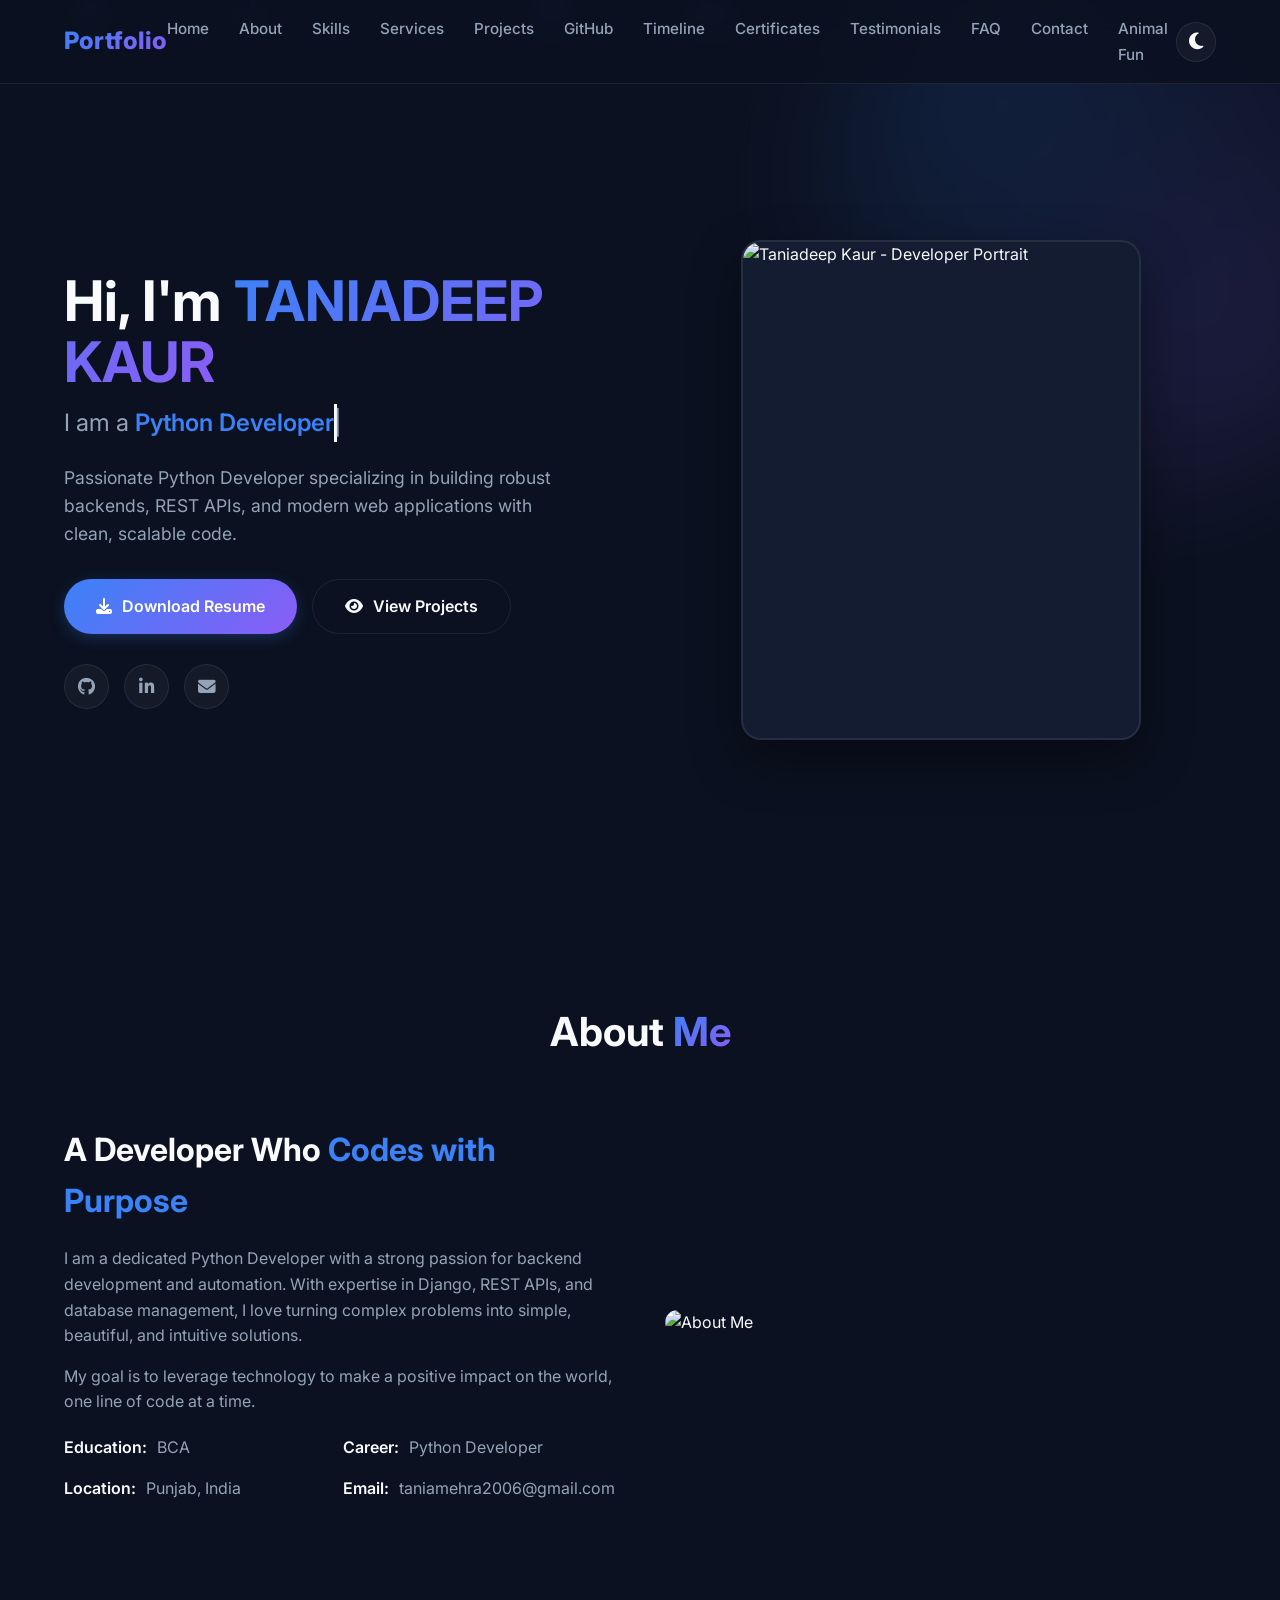
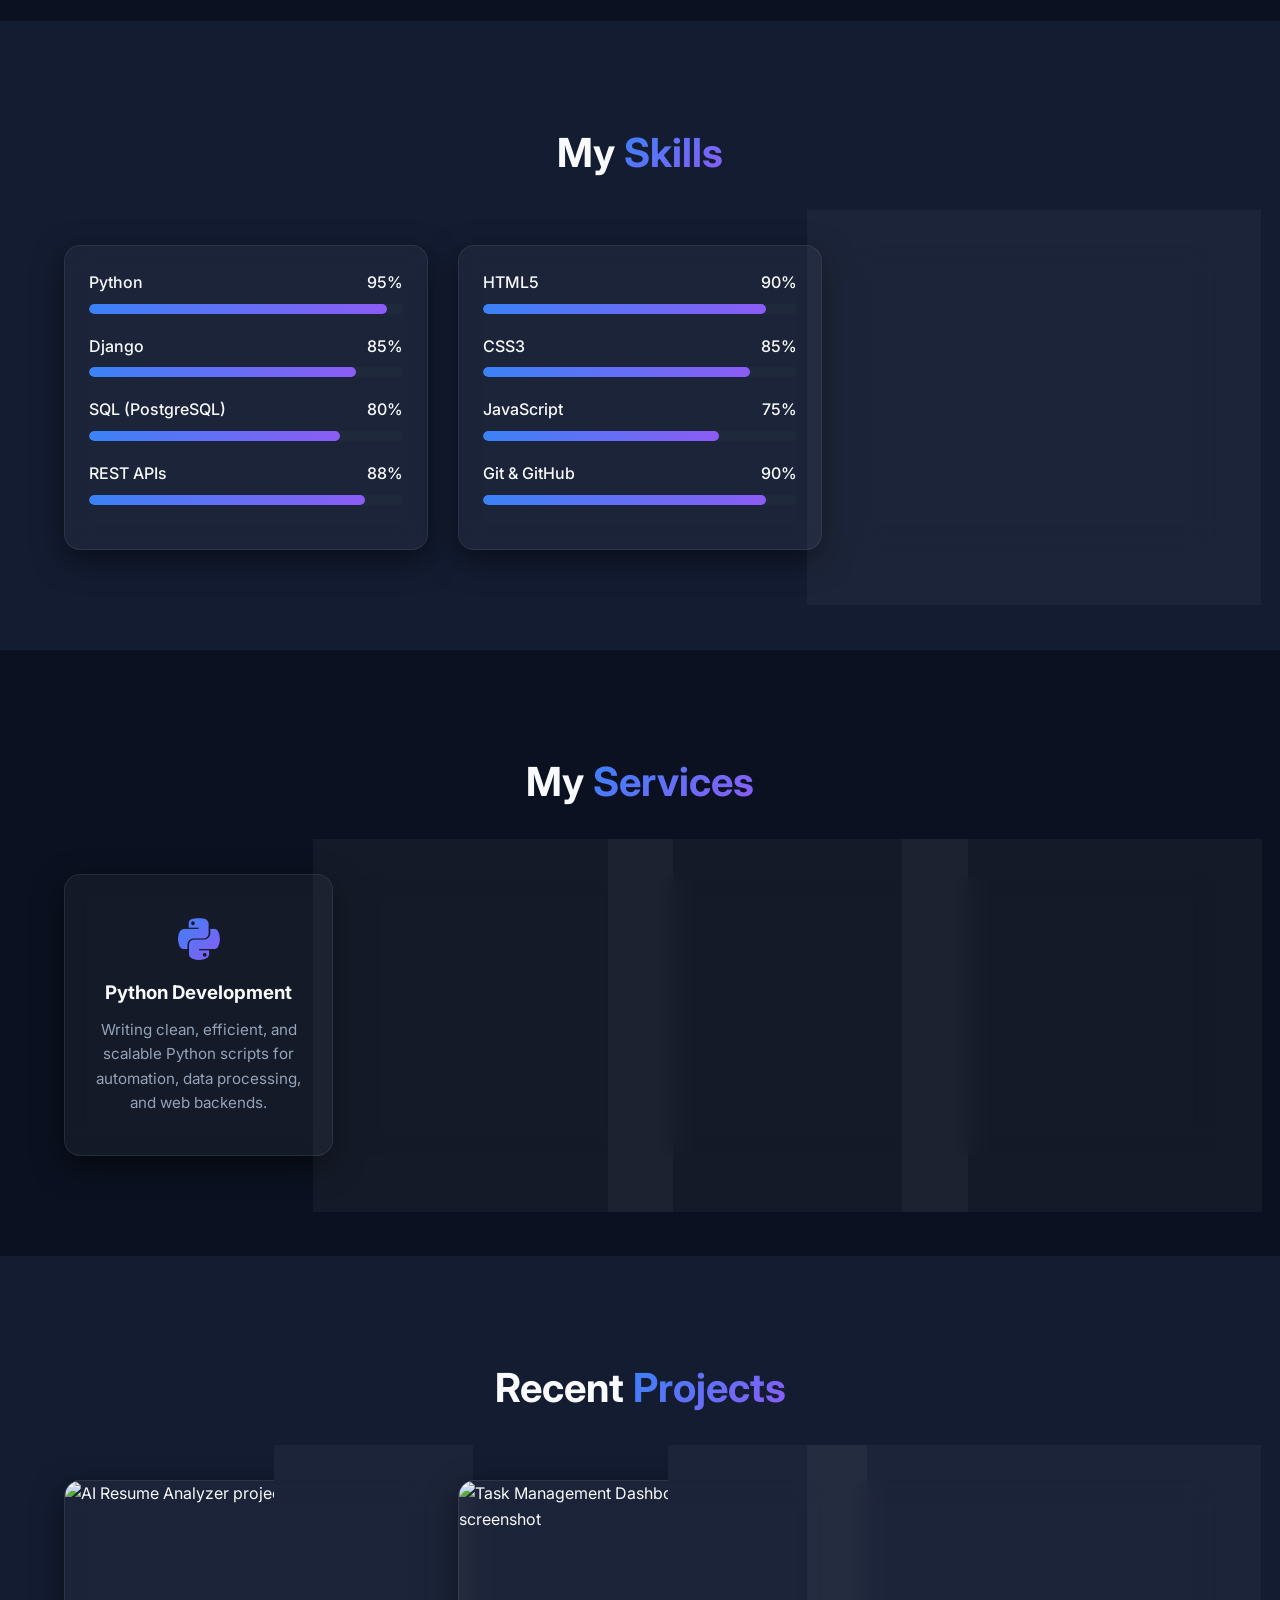
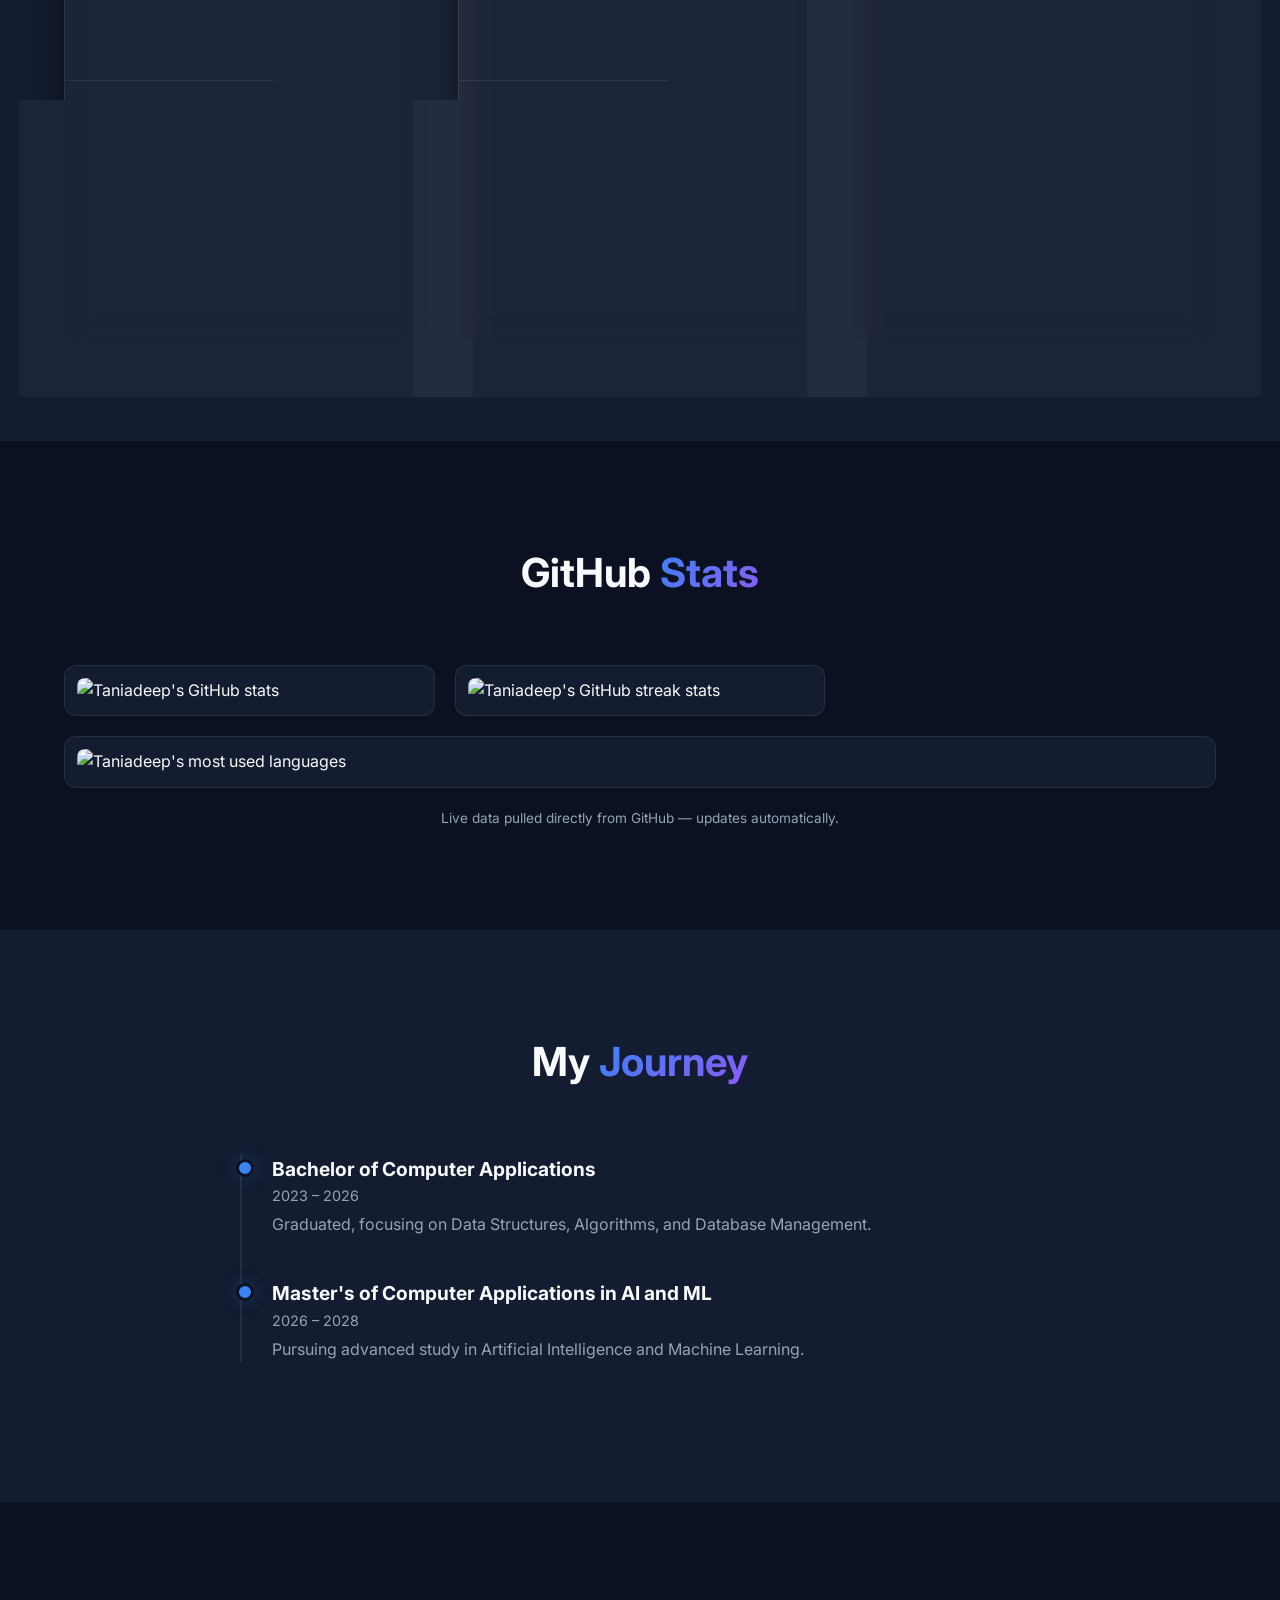
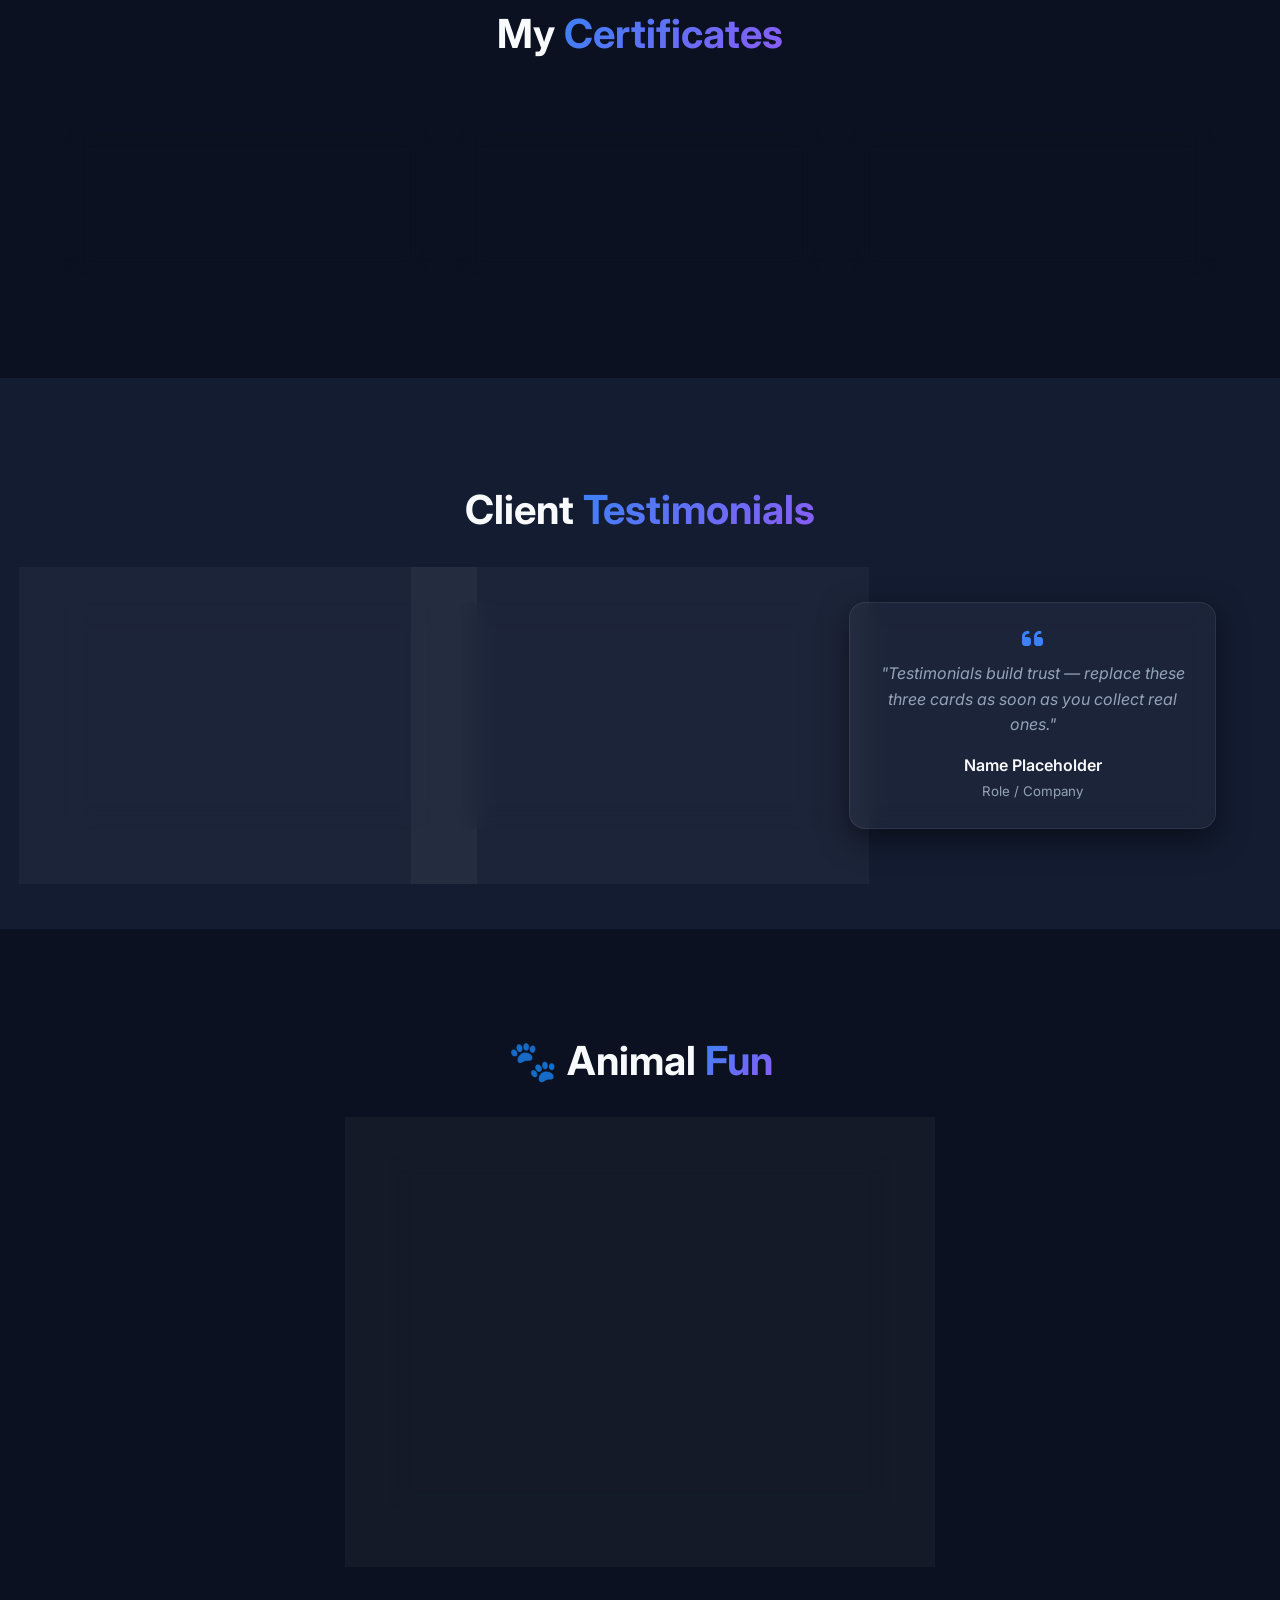
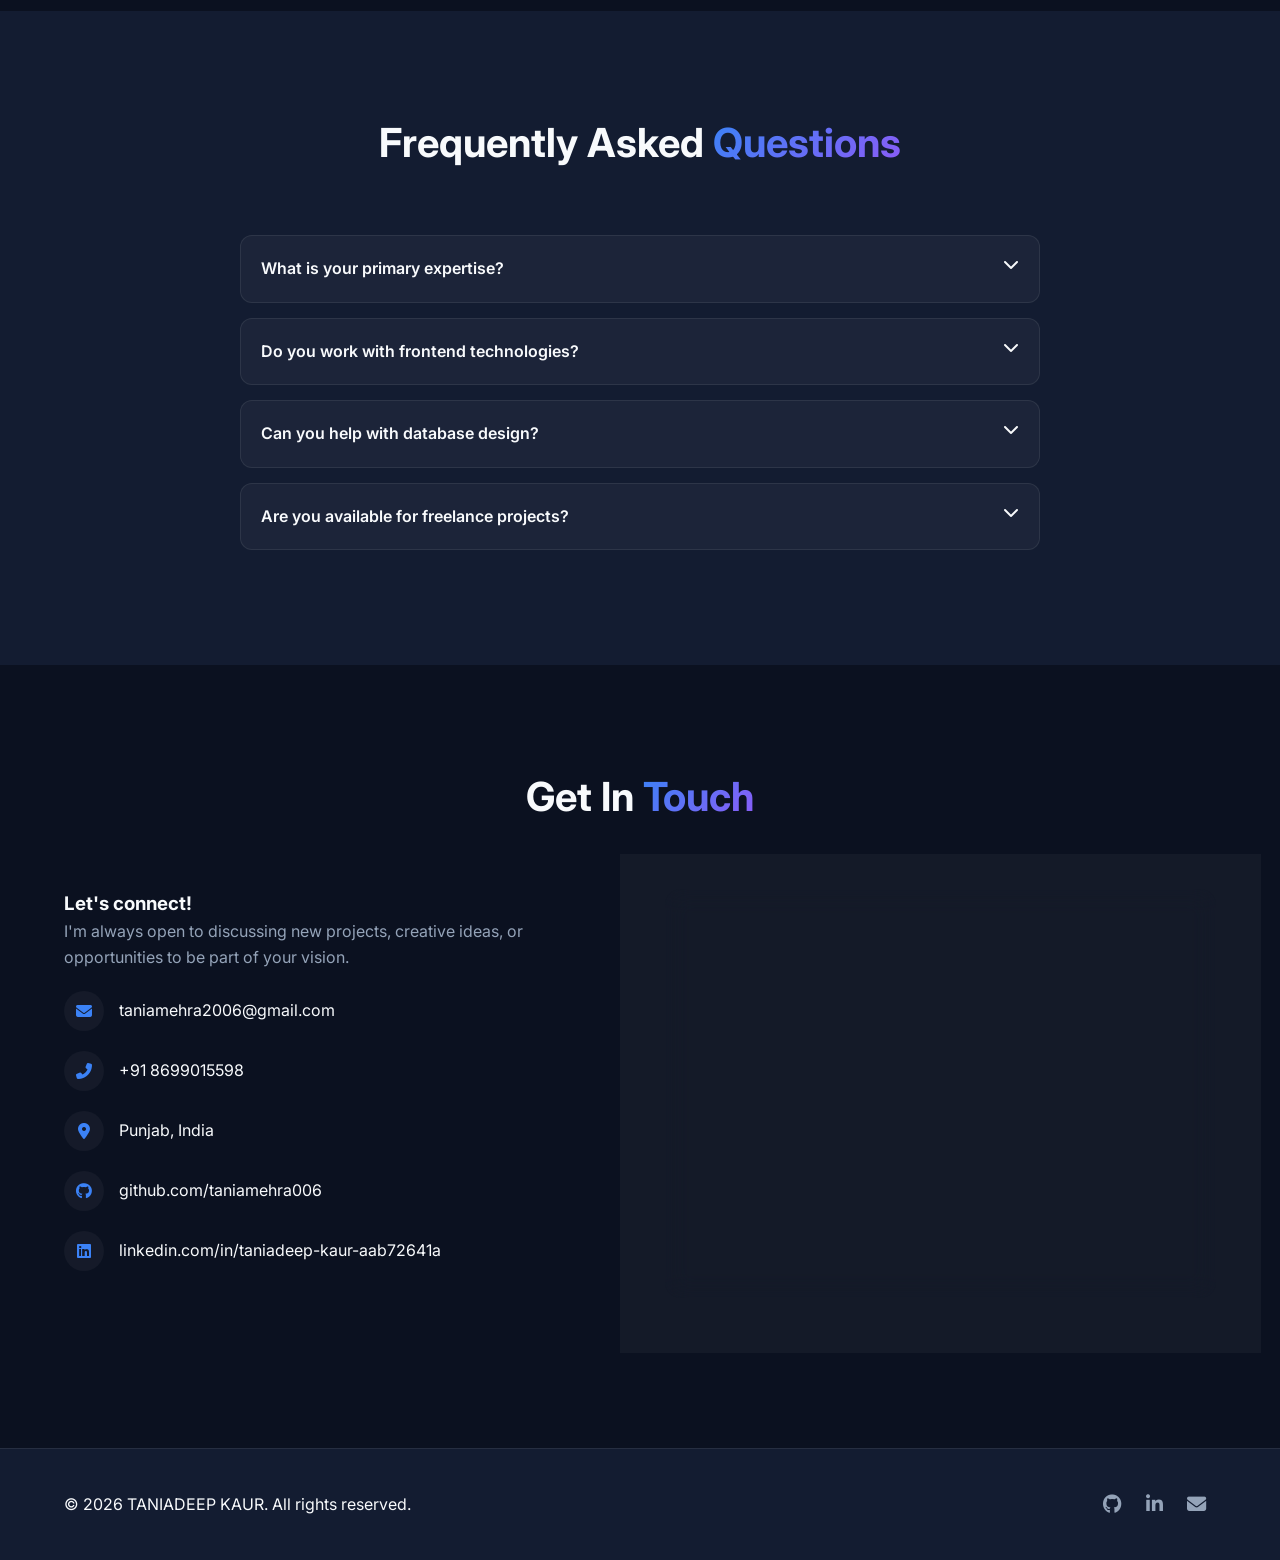
==== index.html @ b0daa34b "improvement" ====
<!DOCTYPE html>
<html lang="en" data-theme="dark">
<head>
    <meta charset="UTF-8" />
    <meta name="viewport" content="width=device-width, initial-scale=1.0" />
    <title>Taniadeep Kaur | Python Developer Portfolio</title>
    <meta name="description" content="Taniadeep Kaur — Python Developer specializing in Django, REST APIs, and AI-powered automation." />
    <link rel="icon" type="image/x-icon" href="https://img.icons8.com/color/48/python--v1.png" />
    <!-- Google Fonts -->
    <link href="https://fonts.googleapis.com/css2?family=Inter:wght@300;400;500;600;700;800&display=swap" rel="stylesheet" />
    <!-- Font Awesome for Icons -->
    <link rel="stylesheet" href="https://cdnjs.cloudflare.com/ajax/libs/font-awesome/6.4.0/css/all.min.css" />
    <!-- Main CSS -->
    <link rel="stylesheet" href="CSS/style.css" />
</head>
<body>

    <!-- ============================================
    NAVIGATION
    ============================================ -->
    <nav>
        <div class="nav-logo">Portfolio</div>
        <ul class="nav-links" id="navLinks">
            <li><a href="#home" onclick="closeMenu()">Home</a></li>
            <li><a href="#about" onclick="closeMenu()">About</a></li>
            <li><a href="#skills" onclick="closeMenu()">Skills</a></li>
            <li><a href="#services" onclick="closeMenu()">Services</a></li>
            <li><a href="#projects" onclick="closeMenu()">Projects</a></li>
            <li><a href="#github" onclick="closeMenu()">GitHub</a></li>
            <li><a href="#timeline" onclick="closeMenu()">Timeline</a></li>
            <li><a href="#certificates" onclick="closeMenu()">Certificates</a></li>
            <li><a href="#testimonials" onclick="closeMenu()">Testimonials</a></li>
            <li><a href="#faq" onclick="closeMenu()">FAQ</a></li>
            <li><a href="#contact" onclick="closeMenu()">Contact</a></li>
            <li><a href="#animals" onclick="closeMenu()">Animal Fun</a></li>
        </ul>
        <div class="nav-actions">
            <button class="theme-toggle" id="themeToggle" aria-label="Toggle Theme">
                <i class="fas fa-moon"></i>
            </button>
            <div class="hamburger" id="hamburger">
                <span></span><span></span><span></span>
            </div>
        </div>
    </nav>

    <!-- ============================================
    HERO SECTION
    ============================================ -->
    <section id="home" class="hero">
        <!-- Animated gradient blob -->
        <div class="hero-blob" aria-hidden="true"></div>

        <!-- Floating Background Icons -->
        <div class="floating-icons">
            <i class="fab fa-python" style="left:10%; animation-duration:18s;"></i>
            <i class="fas fa-code" style="left:30%; animation-duration:22s; animation-delay:2s;"></i>
            <i class="fas fa-database" style="left:70%; animation-duration:20s; animation-delay:4s;"></i>
            <i class="fas fa-cloud" style="left:90%; animation-duration:25s; animation-delay:1s;"></i>
        </div>

        <div class="container hero-grid">
            <div class="hero-content">
                <h1>Hi, I'm <span>TANIADEEP KAUR</span></h1>
                <div class="hero-typing">
                    I am a <span class="typed-text" id="typedText"></span><span class="cursor">|</span>
                </div>
                <p class="hero-desc">
                    Passionate Python Developer specializing in building robust backends, REST APIs, and modern web applications with clean, scalable code.
                </p>
                <div class="hero-buttons">
                    <a href="resume/Taniadeep_kaur_resume.pdf" class="btn-primary" download><i class="fas fa-download"></i> Download Resume</a>
                    <a href="#projects" class="btn-outline"><i class="fas fa-eye"></i> View Projects</a>
                </div>
                <div class="hero-socials">
                    <a href="https://github.com/taniamehra006" target="_blank" rel="noopener" aria-label="GitHub"><i class="fab fa-github"></i></a>
                    <a href="https://www.linkedin.com/in/taniadeep-kaur-aab72641a/" target="_blank" rel="noopener" aria-label="LinkedIn"><i class="fab fa-linkedin-in"></i></a>
                    <a href="mailto:taniamehra2006@gmail.com" aria-label="Email"><i class="fas fa-envelope"></i></a>
                </div>
            </div>
            <div class="hero-image-wrapper">
                <img
                    src="image/profile.png"
                    alt="Taniadeep Kaur - Developer Portrait"
                    class="hero-img tilt-card"
                />
            </div>
        </div>
    </section>

    <!-- ============================================
    ABOUT SECTION
    ============================================ -->
    <section id="about" class="section-padding">
        <div class="container">
            <h2 class="section-title reveal">About <span>Me</span></h2>
            <div class="about-grid reveal">
                <div class="about-text">
                    <h2>A Developer Who <span style="color:var(--accent-1)">Codes with Purpose</span></h2>
                    <p>
                        I am a dedicated Python Developer with a strong passion for backend development and automation.
                        With expertise in Django, REST APIs, and database management, I love turning complex problems into simple, beautiful, and intuitive solutions.
                    </p>
                    <p>
                        My goal is to leverage technology to make a positive impact on the world, one line of code at a time.
                    </p>
                    <div class="about-info">
                        <div><span>Education:</span> <p>BCA</p></div>
                        <div><span>Career:</span> <p>Python Developer</p></div>
                        <div><span>Location:</span> <p>Punjab, India</p></div>
                        <div><span>Email:</span> <p>taniamehra2006@gmail.com</p></div>
                    </div>
                </div>
                <div class="about-image">
                    <img src="https://images.unsplash.com/photo-1571171637578-41bc2dd41cd2?auto=format&fit=crop&w=800&q=80" alt="About Me" style="border-radius:20px;" loading="lazy">
                </div>
            </div>
        </div>
    </section>

    <!-- ============================================
    SKILLS SECTION
    ============================================ -->
    <section id="skills" class="section-padding" style="background: var(--bg-secondary);">
        <div class="container">
            <h2 class="section-title reveal">My <span>Skills</span></h2>
            <div class="skills-grid reveal">
                <div class="glass-card">
                    <div class="skill-item"><div class="skill-header"><span>Python</span><span>95%</span></div><div class="skill-bar-bg"><div class="skill-bar-fill" data-width="95"></div></div></div>
                    <div class="skill-item"><div class="skill-header"><span>Django</span><span>85%</span></div><div class="skill-bar-bg"><div class="skill-bar-fill" data-width="85"></div></div></div>
                    <div class="skill-item"><div class="skill-header"><span>SQL (PostgreSQL)</span><span>80%</span></div><div class="skill-bar-bg"><div class="skill-bar-fill" data-width="80"></div></div></div>
                    <div class="skill-item"><div class="skill-header"><span>REST APIs</span><span>88%</span></div><div class="skill-bar-bg"><div class="skill-bar-fill" data-width="88"></div></div></div>
                </div>
                <div class="glass-card">
                    <div class="skill-item"><div class="skill-header"><span>HTML5</span><span>90%</span></div><div class="skill-bar-bg"><div class="skill-bar-fill" data-width="90"></div></div></div>
                    <div class="skill-item"><div class="skill-header"><span>CSS3</span><span>85%</span></div><div class="skill-bar-bg"><div class="skill-bar-fill" data-width="85"></div></div></div>
                    <div class="skill-item"><div class="skill-header"><span>JavaScript</span><span>75%</span></div><div class="skill-bar-bg"><div class="skill-bar-fill" data-width="75"></div></div></div>
                    <div class="skill-item"><div class="skill-header"><span>Git & GitHub</span><span>90%</span></div><div class="skill-bar-bg"><div class="skill-bar-fill" data-width="90"></div></div></div>
                </div>
                <div class="glass-card">
                    <div class="skill-item"><div class="skill-header"><span>AI & Machine Learning</span><span>70%</span></div><div class="skill-bar-bg"><div class="skill-bar-fill" data-width="70"></div></div></div>
                    <div class="skill-item"><div class="skill-header"><span>Agile / Scrum</span><span>80%</span></div><div class="skill-bar-bg"><div class="skill-bar-fill" data-width="80"></div></div></div>
                    <div class="skill-item"><div class="skill-header"><span>Problem Solving</span><span>95%</span></div><div class="skill-bar-bg"><div class="skill-bar-fill" data-width="95"></div></div></div>
                </div>
            </div>
        </div>
    </section>

    <!-- ============================================
    SERVICES SECTION
    ============================================ -->
    <section id="services" class="section-padding">
        <div class="container">
            <h2 class="section-title reveal">My <span>Services</span></h2>
            <div class="services-grid reveal">
                <div class="service-card glass-card tilt-card">
                    <i class="fab fa-python"></i>
                    <h3>Python Development</h3>
                    <p>Writing clean, efficient, and scalable Python scripts for automation, data processing, and web backends.</p>
                </div>
                <div class="service-card glass-card tilt-card">
                    <i class="fas fa-globe"></i>
                    <h3>Web Development</h3>
                    <p>Building fully responsive websites and web applications using modern frameworks like Django and Bootstrap.</p>
                </div>
                <div class="service-card glass-card tilt-card">
                    <i class="fas fa-server"></i>
                    <h3>Backend Development</h3>
                    <p>Designing robust server-side logic, databases, and RESTful APIs to power your applications.</p>
                </div>
                <div class="service-card glass-card tilt-card">
                    <i class="fas fa-plug"></i>
                    <h3>API Development</h3>
                    <p>Creating secure, fast, and documented APIs using Django REST Framework or Flask to connect services.</p>
                </div>
            </div>
        </div>
    </section>

    <!-- ============================================
    PROJECTS SECTION
    ============================================ -->
    <section id="projects" class="section-padding" style="background: var(--bg-secondary);">
        <div class="container">
            <h2 class="section-title reveal">Recent <span>Projects</span></h2>
            <div class="projects-grid reveal">
                <div class="project-card glass-card tilt-card">
                    <img src="https://images.unsplash.com/photo-1555066931-4365d14bab8c?auto=format&fit=crop&w=800&q=80" alt="AI Resume Analyzer project screenshot" loading="lazy">
                    <div class="project-body">
                        <h3>AI Resume Analyzer</h3>
                        <p>AI-powered tool that analyzes resumes and provides ATS scores, skill-gap analysis, and personalized improvement suggestions.</p>
                        <div class="project-tech"><span>Python</span><span>Streamlit</span><span>OpenAI</span><span>Pandas</span></div>
                        <div class="project-actions">
                            <a href="https://github.com/taniamehra006/AI-Resume-Analyzer" target="_blank" rel="noopener" class="btn-primary"><i class="fab fa-github"></i> Code</a>
                            <a href="https://ai-resume-analyzer-2kseuerqvzzxrrvjydjy5z.streamlit.app/" target="_blank" rel="noopener" class="btn-outline"><i class="fas fa-external-link-alt"></i> Demo</a>
                        </div>
                    </div>
                </div>
                <div class="project-card glass-card tilt-card">
                    <img src="https://images.unsplash.com/photo-1551288049-bebda4e38f71?auto=format&fit=crop&w=800&q=80" alt="Task Management Dashboard project screenshot" loading="lazy">
                    <div class="project-body">
                        <h3>Task Management Dashboard</h3>
                        <p>Interactive dashboard to manage team tasks with real-time updates using Django Channels and WebSockets.</p>
                        <div class="project-tech"><span>Django</span><span>Channels</span><span>Redis</span><span>Bootstrap</span></div>
                        <div class="project-actions">
                            <a href="https://github.com/taniamehra006" target="_blank" rel="noopener" class="btn-primary"><i class="fab fa-github"></i> Code</a>
                            <span class="btn-outline" style="opacity:.5; cursor:not-allowed;"><i class="fas fa-external-link-alt"></i> Coming Soon</span>
                        </div>
                    </div>
                </div>
                <div class="project-card glass-card tilt-card">
                    <img src="https://images.unsplash.com/photo-1555421689-d68471e189f2?auto=format&fit=crop&w=800&q=80" alt="AI Chatbot project screenshot" loading="lazy">
                    <div class="project-body">
                        <h3>AI-Powered Chatbot</h3>
                        <p>Intelligent chatbot built with Python, NLTK, and integrated with WhatsApp API for customer support automation.</p>
                        <div class="project-tech"><span>Python</span><span>NLTK</span><span>Flask</span><span>Twilio</span></div>
                        <div class="project-actions">
                            <a href="https://github.com/taniamehra006" target="_blank" rel="noopener" class="btn-primary"><i class="fab fa-github"></i> Code</a>
                            <span class="btn-outline" style="opacity:.5; cursor:not-allowed;"><i class="fas fa-external-link-alt"></i> Coming Soon</span>
                        </div>
                    </div>
                </div>
            </div>
        </div>
    </section>

    <!-- ============================================
    GITHUB STATISTICS (Live)
    ============================================ -->
    <section id="github" class="section-padding">
        <div class="container">
            <h2 class="section-title reveal">GitHub <span>Stats</span></h2>
            <div class="github-stats-grid reveal">
                <div class="stat-card">
                    <img src="https://github-readme-stats.vercel.app/api?username=taniamehra006&show_icons=true&theme=tokyonight&hide_border=true&bg_color=00000000" alt="Taniadeep's GitHub stats" loading="lazy">
                </div>
                <div class="stat-card">
                    <img src="https://github-readme-streak-stats.herokuapp.com/?user=taniamehra006&theme=tokyonight&hide_border=true&background=00000000" alt="Taniadeep's GitHub streak stats" loading="lazy">
                </div>
                <div class="stat-card" style="grid-column: 1 / -1;">
                    <img src="https://github-readme-stats.vercel.app/api/top-langs/?username=taniamehra006&layout=compact&theme=tokyonight&hide_border=true&bg_color=00000000" alt="Taniadeep's most used languages" loading="lazy">
                </div>
            </div>
            <p style="text-align:center; color:var(--text-secondary); margin-top:20px; font-size:0.85rem;">
                Live data pulled directly from GitHub — updates automatically.
            </p>
        </div>
    </section>

    <!-- ============================================
    TIMELINE SECTION
    ============================================ -->
    <section id="timeline" class="section-padding" style="background: var(--bg-secondary);">
        <div class="container">
            <h2 class="section-title reveal">My <span>Journey</span></h2>
            <div class="timeline reveal">
                <div class="timeline-item">
                    <h3>Bachelor of Computer Applications</h3>
                    <span>2023 – 2026</span>
                    <p>Graduated, focusing on Data Structures, Algorithms, and Database Management.</p>
                </div>
                <div class="timeline-item">
                    <h3>Master's of Computer Applications in AI and ML</h3>
                    <span>2026 – 2028</span>
                    <p>Pursuing advanced study in Artificial Intelligence and Machine Learning.</p>
                </div>
            </div>
        </div>
    </section>

    <!-- ============================================
    CERTIFICATES SECTION
    ============================================ -->
    <section id="certificates" class="section-padding">
        <div class="container">
            <h2 class="section-title reveal">My <span>Certificates</span></h2>
            <div class="cert-grid reveal">
                <div class="glass-card tilt-card" style="text-align:center; padding: 20px;">
                    <i class="fas fa-certificate" style="font-size:3rem; color:var(--accent-1); margin-bottom:10px;"></i>
                    <h4>Python for Everybody</h4>
                    <p style="color:var(--text-secondary);">Coursera</p>
                </div>
                <div class="glass-card tilt-card" style="text-align:center; padding: 20px;">
                    <i class="fas fa-certificate" style="font-size:3rem; color:var(--accent-1); margin-bottom:10px;"></i>
                    <h4>Django Web Framework</h4>
                    <p style="color:var(--text-secondary);">Meta (Coursera)</p>
                </div>
                <div class="glass-card tilt-card" style="text-align:center; padding: 20px;">
                    <i class="fas fa-certificate" style="font-size:3rem; color:var(--accent-1); margin-bottom:10px;"></i>
                    <h4>SQL for Data Science</h4>
                    <p style="color:var(--text-secondary);">LinkedIn Learning</p>
                </div>
            </div>
        </div>
    </section>

    <!-- ============================================
    TESTIMONIALS SECTION (New — fixes broken nav link)
    ============================================ -->
    <section id="testimonials" class="section-padding" style="background: var(--bg-secondary);">
        <div class="container">
            <h2 class="section-title reveal">Client <span>Testimonials</span></h2>
            <div class="testimonial-grid reveal">
                <div class="glass-card tilt-card testimonial-card">
                    <i class="fas fa-quote-left"></i>
                    <p>"Add a real quote from a client, professor, or teammate here once you have one."</p>
                    <h4>Name Placeholder</h4>
                    <small>Role / Company</small>
                </div>
                <div class="glass-card tilt-card testimonial-card">
                    <i class="fas fa-quote-left"></i>
                    <p>"This is placeholder text — swap it for genuine feedback about working with you."</p>
                    <h4>Name Placeholder</h4>
                    <small>Role / Company</small>
                </div>
                <div class="glass-card tilt-card testimonial-card">
                    <i class="fas fa-quote-left"></i>
                    <p>"Testimonials build trust — replace these three cards as soon as you collect real ones."</p>
                    <h4>Name Placeholder</h4>
                    <small>Role / Company</small>
                </div>
            </div>
        </div>
    </section>

    <!-- ============================================
    ANIMAL FUN SECTION
    ============================================ -->
    <section id="animals" class="section-padding">
        <div class="container">
            <h2 class="section-title reveal">🐾 Animal <span>Fun</span></h2>
            <div class="animal-container reveal" style="text-align: center;">
                <div class="glass-card" style="padding: 40px; max-width: 500px; margin: 0 auto;">
                    <div style="font-size: 4rem; margin-bottom: 20px;" id="animalDisplay">🐾</div>
                    <h3>Click the button to see a random animal!</h3>
                    <p style="color: var(--text-secondary); margin: 15px 0;">Each click brings a new animal friend with a fun animation! (Or press "A" on your keyboard.)</p>
                    <button id="animalButton" class="btn-primary" style="margin: 0 auto;">
                        <i class="fas fa-paw"></i> Show Animal
                    </button>
                </div>
                <div id="animalEffectContainer" style="position: fixed; top: 0; left: 0; width: 100%; height: 100%; pointer-events: none; z-index: 9999;"></div>
            </div>
        </div>
    </section>

    <!-- ============================================
    FAQ SECTION
    ============================================ -->
    <section id="faq" class="section-padding" style="background: var(--bg-secondary);">
        <div class="container">
            <h2 class="section-title reveal">Frequently Asked <span>Questions</span></h2>
            <div class="faq-container reveal">
                <div class="faq-item">
                    <div class="faq-question">What is your primary expertise? <i class="fas fa-chevron-down"></i></div>
                    <div class="faq-answer">I specialize in Python Backend Development, specifically using Django and REST frameworks to build scalable web applications and APIs.</div>
                </div>
                <div class="faq-item">
                    <div class="faq-question">Do you work with frontend technologies? <i class="fas fa-chevron-down"></i></div>
                    <div class="faq-answer">Yes, I have strong proficiency in HTML, CSS, and JavaScript, allowing me to build complete full-stack applications when needed.</div>
                </div>
                <div class="faq-item">
                    <div class="faq-question">Can you help with database design? <i class="fas fa-chevron-down"></i></div>
                    <div class="faq-answer">Absolutely. I have extensive experience designing relational schemas (PostgreSQL, MySQL) and working with NoSQL databases like MongoDB.</div>
                </div>
                <div class="faq-item">
                    <div class="faq-question">Are you available for freelance projects? <i class="fas fa-chevron-down"></i></div>
                    <div class="faq-answer">Yes, I am currently open to freelance opportunities and interesting projects. Feel free to reach out via the contact section!</div>
                </div>
            </div>
        </div>
    </section>

    <!-- ============================================
    CONTACT SECTION
    ============================================ -->
    <section id="contact" class="section-padding">
        <div class="container">
            <h2 class="section-title reveal">Get In <span>Touch</span></h2>
            <div class="contact-grid reveal">
                <div>
                    <h3>Let's connect!</h3>
                    <p style="color:var(--text-secondary); margin-bottom:20px;">I'm always open to discussing new projects, creative ideas, or opportunities to be part of your vision.</p>
                    <div class="contact-info-items">
                        <div><i class="fas fa-envelope"></i> <span>taniamehra2006@gmail.com</span></div>
                        <div><i class="fas fa-phone-alt"></i> <span>+91 8699015598</span></div>
                        <div><i class="fas fa-map-marker-alt"></i> <span>Punjab, India</span></div>
                        <div><i class="fab fa-github"></i> <span>github.com/taniamehra006</span></div>
                        <div><i class="fab fa-linkedin"></i> <span>linkedin.com/in/taniadeep-kaur-aab72641a</span></div>
                    </div>
                </div>
                <div>
                    <form
                        action="https://formspree.io/f/moeqwvww"
                        method="POST"
                        class="contact-form glass-card"
                        id="contactForm"
                    >
                        <input type="text" name="name" placeholder="Your Full Name" required />
                        <input type="email" name="email" placeholder="Your Email Address" required />
                        <input type="text" name="subject" placeholder="Subject" required />
                        <textarea name="message" rows="5" placeholder="Your Message" required></textarea>
                        <button type="submit" class="btn-primary" style="width:100%; justify-content:center;">
                            Send Message
                            <i class="fas fa-paper-plane"></i>
                        </button>
                    </form>
                </div>
            </div>
        </div>
    </section>

    <!-- ============================================
    FOOTER
    ============================================ -->
    <footer>
        <div class="container footer-content">
            <div>&copy; 2026 TANIADEEP KAUR. All rights reserved.</div>
            <div class="footer-socials">
                <a href="https://github.com/taniamehra006" target="_blank" rel="noopener" aria-label="GitHub"><i class="fab fa-github"></i></a>
                <a href="https://www.linkedin.com/in/taniadeep-kaur-aab72641a/" target="_blank" rel="noopener" aria-label="LinkedIn"><i class="fab fa-linkedin-in"></i></a>
                <a href="mailto:taniamehra2006@gmail.com" aria-label="Email"><i class="fas fa-envelope"></i></a>
            </div>
            <button id="backToTop" aria-label="Back to top"><i class="fas fa-arrow-up"></i></button>
        </div>
    </footer>

    <!-- Main JavaScript -->
    <script src="JS/main.js"></script>
</body>
</html>
---- CSS/style.css ----
/* =========================================
   1. CSS VARIABLES & THEMING
   ========================================= */
:root {
    /* Default Dark Theme */
    --bg-primary: #0b1120;
    --bg-secondary: #131c31;
    --bg-card: rgba(255, 255, 255, 0.04);
    --bg-glass: rgba(255, 255, 255, 0.06);
    --text-primary: #f8fafc;
    --text-secondary: #94a3b8;
    --border-color: rgba(255, 255, 255, 0.08);
    --shadow: 0 10px 30px rgba(0, 0, 0, 0.5);
    --accent-1: #3b82f6;
    --accent-2: #8b5cf6;
    --accent-glow: rgba(59, 130, 246, 0.25);
    --nav-bg: rgba(11, 17, 32, 0.85);
    --skill-bar-bg: #1e293b;
}

/* Light Theme Variables */
[data-theme="light"] {
    --bg-primary: #f1f5f9;
    --bg-secondary: #ffffff;
    --bg-card: rgba(0, 0, 0, 0.02);
    --bg-glass: rgba(255, 255, 255, 0.7);
    --text-primary: #0f172a;
    --text-secondary: #475569;
    --border-color: rgba(0, 0, 0, 0.06);
    --shadow: 0 10px 30px rgba(0, 0, 0, 0.08);
    --nav-bg: rgba(241, 245, 249, 0.85);
    --skill-bar-bg: #e2e8f0;
}

/* =========================================
   2. GLOBAL RESET & BASE
   ========================================= */
* {
    margin: 0;
    padding: 0;
    box-sizing: border-box;
    transition: background-color 0.3s ease, color 0.3s ease, border-color 0.3s ease;
}

html {
    scroll-behavior: smooth;
}

body {
    font-family: 'Inter', sans-serif;
    background-color: var(--bg-primary);
    color: var(--text-primary);
    line-height: 1.6;
    overflow-x: hidden;
}

a {
    text-decoration: none;
    color: inherit;
}
ul {
    list-style: none;
}
img {
    max-width: 100%;
    display: block;
}

.container {
    max-width: 1200px;
    margin: 0 auto;
    padding: 0 24px;
}

.section-padding {
    padding: 100px 0;
}

.section-title {
    font-size: 2.5rem;
    font-weight: 700;
    text-align: center;
    margin-bottom: 60px;
    position: relative;
}
.section-title span {
    background: linear-gradient(135deg, var(--accent-1), var(--accent-2));
    -webkit-background-clip: text;
    -webkit-text-fill-color: transparent;
    background-clip: text;
}

/* =========================================
   3. GLASSMORPHISM & BUTTONS
   ========================================= */
.glass-card {
    background: var(--bg-card);
    backdrop-filter: blur(12px);
    -webkit-backdrop-filter: blur(12px);
    border: 1px solid var(--border-color);
    border-radius: 16px;
    box-shadow: var(--shadow);
    padding: 24px;
    transition: transform 0.25s ease, box-shadow 0.25s ease;
}
.glass-card:hover {
    transform: translateY(-5px);
    box-shadow: 0 15px 40px rgba(0, 0, 0, 0.3);
}

/* Subtle 3D tilt on hover (JS sets --rx / --ry via mousemove) */
.tilt-card {
    transform: perspective(800px) rotateX(var(--ry, 0deg)) rotateY(var(--rx, 0deg)) translateY(0);
    transition: transform 0.15s ease-out, box-shadow 0.25s ease;
}

.btn-primary {
    display: inline-flex;
    align-items: center;
    gap: 10px;
    padding: 14px 32px;
    background: linear-gradient(135deg, var(--accent-1), var(--accent-2));
    color: #fff;
    border-radius: 50px;
    font-weight: 600;
    border: none;
    cursor: pointer;
    transition: all 0.3s ease;
    box-shadow: 0 4px 15px var(--accent-glow);
    position: relative;
    overflow: hidden;
}
.btn-primary:hover {
    transform: translateY(-3px) scale(1.02);
    box-shadow: 0 8px 25px var(--accent-glow);
}

/* Ripple effect element injected by JS on click */
.ripple {
    position: absolute;
    border-radius: 50%;
    background: rgba(255, 255, 255, 0.5);
    transform: scale(0);
    animation: rippleEffect 0.6s linear;
    pointer-events: none;
}
@keyframes rippleEffect {
    to {
        transform: scale(3);
        opacity: 0;
    }
}

.btn-outline {
    display: inline-flex;
    align-items: center;
    gap: 10px;
    padding: 14px 32px;
    border: 1px solid var(--border-color);
    border-radius: 50px;
    font-weight: 600;
    color: var(--text-primary);
    background: transparent;
    transition: all 0.3s ease;
}
.btn-outline:hover {
    border-color: var(--accent-1);
    color: var(--accent-1);
    transform: translateY(-3px);
}

/* =========================================
   4. NAVIGATION
   ========================================= */
nav {
    position: fixed;
    top: 0;
    left: 0;
    width: 100%;
    z-index: 1000;
    background: var(--nav-bg);
    backdrop-filter: blur(15px);
    -webkit-backdrop-filter: blur(15px);
    border-bottom: 1px solid var(--border-color);
    padding: 16px 5%;
    display: flex;
    justify-content: space-between;
    align-items: center;
}

.nav-logo {
    font-size: 1.5rem;
    font-weight: 800;
    background: linear-gradient(135deg, var(--accent-1), var(--accent-2));
    -webkit-background-clip: text;
    -webkit-text-fill-color: transparent;
    background-clip: text;
}

.nav-links {
    display: flex;
    gap: 30px;
}
.nav-links a {
    font-size: 0.95rem;
    font-weight: 500;
    color: var(--text-secondary);
    transition: color 0.3s ease;
    position: relative;
}
.nav-links a::after {
    content: '';
    position: absolute;
    left: 0;
    bottom: -4px;
    width: 0;
    height: 2px;
    background: linear-gradient(135deg, var(--accent-1), var(--accent-2));
    transition: width 0.3s ease;
}
.nav-links a:hover {
    color: var(--text-primary);
}
.nav-links a:hover::after {
    width: 100%;
}

.nav-actions {
    display: flex;
    align-items: center;
    gap: 15px;
}
.theme-toggle {
    background: var(--bg-card);
    border: 1px solid var(--border-color);
    border-radius: 50%;
    width: 40px;
    height: 40px;
    display: flex;
    align-items: center;
    justify-content: center;
    cursor: pointer;
    color: var(--text-primary);
    font-size: 1.2rem;
    transition: 0.3s;
}
.theme-toggle:hover {
    background: var(--accent-1);
    color: #fff;
    transform: rotate(30deg);
}

.hamburger {
    display: none;
    flex-direction: column;
    cursor: pointer;
    gap: 5px;
}
.hamburger span {
    display: block;
    width: 25px;
    height: 3px;
    background: var(--text-primary);
    border-radius: 2px;
    transition: transform 0.3s ease, opacity 0.3s ease;
}
.hamburger.active span:nth-child(1) {
    transform: translateY(8px) rotate(45deg);
}
.hamburger.active span:nth-child(2) {
    opacity: 0;
}
.hamburger.active span:nth-child(3) {
    transform: translateY(-8px) rotate(-45deg);
}

/* =========================================
   5. HERO SECTION
   ========================================= */
.hero {
    min-height: 100vh;
    display: flex;
    align-items: center;
    padding-top: 80px;
    position: relative;
    overflow: hidden;
}

/* Animated gradient blob behind hero content */
.hero-blob {
    position: absolute;
    top: -10%;
    right: -10%;
    width: 600px;
    height: 600px;
    background: radial-gradient(circle at 30% 30%, var(--accent-1), transparent 60%),
                radial-gradient(circle at 70% 70%, var(--accent-2), transparent 60%);
    opacity: 0.15;
    filter: blur(60px);
    border-radius: 50%;
    animation: blobMove 12s ease-in-out infinite;
    pointer-events: none;
    z-index: 0;
}
@keyframes blobMove {
    0%, 100% { transform: translate(0, 0) scale(1); }
    33% { transform: translate(-40px, 30px) scale(1.1); }
    66% { transform: translate(30px, -20px) scale(0.95); }
}

.hero-grid {
    display: grid;
    grid-template-columns: 1fr 1fr;
    gap: 50px;
    align-items: center;
    position: relative;
    z-index: 1;
}

.hero-content h1 {
    font-size: 3.5rem;
    line-height: 1.1;
    font-weight: 700;
    margin-bottom: 10px;
}
.hero-content h1 span {
    background: linear-gradient(135deg, var(--accent-1), var(--accent-2));
    -webkit-background-clip: text;
    -webkit-text-fill-color: transparent;
    background-clip: text;
}

.hero-typing {
    font-size: 1.5rem;
    color: var(--text-secondary);
    margin-bottom: 20px;
    height: 40px;
}
.hero-typing .typed-text {
    color: var(--accent-1);
    font-weight: 600;
}
.cursor {
    display: inline-block;
    width: 3px;
    background: var(--text-primary);
    animation: blink 1s step-end infinite;
}
@keyframes blink {
    50% {
        opacity: 0;
    }
}

.hero-desc {
    font-size: 1.1rem;
    color: var(--text-secondary);
    max-width: 500px;
    margin-bottom: 30px;
}

.hero-buttons {
    display: flex;
    gap: 15px;
    flex-wrap: wrap;
    margin-bottom: 30px;
}

.hero-socials {
    display: flex;
    gap: 15px;
}
.hero-socials a {
    width: 45px;
    height: 45px;
    border-radius: 50%;
    background: var(--bg-card);
    border: 1px solid var(--border-color);
    display: flex;
    align-items: center;
    justify-content: center;
    color: var(--text-secondary);
    transition: 0.3s;
    font-size: 1.1rem;
}
.hero-socials a:hover {
    background: var(--accent-1);
    color: #fff;
    border-color: var(--accent-1);
    transform: translateY(-3px);
}

.hero-image-wrapper {
    display: flex;
    justify-content: center;
    align-items: center;
    position: relative;
    z-index: 1;
}

.hero-image-wrapper .hero-img {
    width: 400px;
    height: 500px;
    object-fit: cover;
    border-radius: 20px;
    border: 2px solid var(--border-color);
    background: var(--bg-secondary);
    box-shadow: 0 20px 50px rgba(0, 0, 0, 0.4);
    display: block;
}

.floating-icons {
    position: absolute;
    width: 60%;
    height: 50%;
    top: 0;
    left: 0;
    pointer-events: none;
    overflow: hidden;
}
.floating-icons i {
    position: absolute;
    color: var(--accent-1);
    opacity: 0.2;
    font-size: 2rem;
    animation: floatUp 15s linear infinite;
}
@keyframes floatUp {
    0% {
        transform: translateY(100vh) rotate(0deg);
        opacity: 0;
    }
    10% {
        opacity: 0.2;
    }
    90% {
        opacity: 0.2;
    }
    100% {
        transform: translateY(-10vh) rotate(720deg);
        opacity: 0;
    }
}

/* =========================================
   6. ABOUT SECTION
   ========================================= */
.about-grid {
    display: grid;
    grid-template-columns: 1fr 1fr;
    gap: 50px;
    align-items: center;
}
.about-text h2 {
    font-size: 2rem;
    margin-bottom: 20px;
}
.about-text p {
    color: var(--text-secondary);
    margin-bottom: 15px;
}
.about-info {
    display: grid;
    grid-template-columns: 1fr 1fr;
    gap: 15px;
    margin: 20px 0;
}
.about-info div {
    display: flex;
    gap: 10px;
}
.about-info span {
    font-weight: 600;
}
.about-info p {
    margin: 0;
}

/* =========================================
   7. SKILLS SECTION
   ========================================= */
.skills-grid {
    display: grid;
    grid-template-columns: repeat(auto-fit, minmax(300px, 1fr));
    gap: 30px;
}
.skill-item {
    margin-bottom: 20px;
}
.skill-header {
    display: flex;
    justify-content: space-between;
    margin-bottom: 8px;
    font-weight: 500;
}
.skill-bar-bg {
    width: 100%;
    height: 10px;
    background: var(--skill-bar-bg);
    border-radius: 10px;
    overflow: hidden;
}
.skill-bar-fill {
    height: 100%;
    background: linear-gradient(90deg, var(--accent-1), var(--accent-2));
    border-radius: 10px;
    width: 0%;
    transition: width 1.5s ease-in-out;
}

/* =========================================
   8. SERVICES SECTION
   ========================================= */
.services-grid {
    display: grid;
    grid-template-columns: repeat(auto-fit, minmax(250px, 1fr));
    gap: 25px;
}
.service-card {
    text-align: center;
    padding: 40px 20px;
}
.service-card i {
    font-size: 3rem;
    background: linear-gradient(135deg, var(--accent-1), var(--accent-2));
    -webkit-background-clip: text;
    -webkit-text-fill-color: transparent;
    background-clip: text;
    margin-bottom: 15px;
}
.service-card h3 {
    margin-bottom: 10px;
}
.service-card p {
    color: var(--text-secondary);
    font-size: 0.95rem;
}

/* =========================================
   9. PROJECTS SECTION
   ========================================= */
.projects-grid {
    display: grid;
    grid-template-columns: repeat(auto-fit, minmax(320px, 1fr));
    gap: 30px;
}
.project-card {
    overflow: hidden;
    padding: 0;
}
.project-card img {
    width: 100%;
    height: 200px;
    object-fit: cover;
    border-bottom: 1px solid var(--border-color);
    transition: transform 0.4s ease;
}
.project-card:hover img {
    transform: scale(1.05);
}
.project-body {
    padding: 24px;
}
.project-body h3 {
    margin-bottom: 8px;
}
.project-body p {
    color: var(--text-secondary);
    font-size: 0.9rem;
    margin-bottom: 15px;
}
.project-tech {
    display: flex;
    flex-wrap: wrap;
    gap: 8px;
    margin-bottom: 20px;
}
.project-tech span {
    background: var(--bg-card);
    padding: 4px 12px;
    border-radius: 20px;
    font-size: 0.75rem;
    border: 1px solid var(--border-color);
}
.project-actions {
    display: flex;
    gap: 10px;
}
.project-actions .btn-primary,
.project-actions .btn-outline {
    padding: 8px 20px;
    font-size: 0.85rem;
}

/* =========================================
   10. GITHUB STATS (Live)
   ========================================= */
.github-stats-grid {
    display: grid;
    grid-template-columns: repeat(auto-fit, minmax(320px, 1fr));
    gap: 20px;
    align-items: center;
}
.stat-card {
    background: var(--bg-secondary);
    border-radius: 12px;
    border: 1px solid var(--border-color);
    padding: 12px;
    display: flex;
    align-items: center;
    justify-content: center;
}
.stat-card img {
    width: 100%;
    border-radius: 8px;
}

/* =========================================
   11. TIMELINE
   ========================================= */
.timeline {
    position: relative;
    max-width: 800px;
    margin: 0 auto;
    padding-left: 30px;
    border-left: 2px solid var(--border-color);
}
.timeline-item {
    margin-bottom: 40px;
    position: relative;
}
.timeline-item::before {
    content: '';
    position: absolute;
    left: -36px;
    top: 5px;
    width: 12px;
    height: 12px;
    background: var(--accent-1);
    border-radius: 50%;
    border: 3px solid var(--bg-primary);
    box-shadow: 0 0 15px var(--accent-glow);
}
.timeline-item h3 {
    font-size: 1.2rem;
}
.timeline-item span {
    color: var(--text-secondary);
    font-size: 0.9rem;
    display: block;
    margin-bottom: 5px;
}
.timeline-item p {
    color: var(--text-secondary);
}

/* =========================================
   12. CERTIFICATES & TESTIMONIALS
   ========================================= */
.cert-grid,
.testimonial-grid {
    display: grid;
    grid-template-columns: repeat(auto-fit, minmax(250px, 1fr));
    gap: 25px;
}
.testimonial-card {
    text-align: center;
}
.testimonial-card i {
    color: var(--accent-1);
    font-size: 1.5rem;
    margin-bottom: 10px;
}
.testimonial-card p {
    font-style: italic;
    color: var(--text-secondary);
    margin-bottom: 15px;
}
.testimonial-card h4 {
    font-weight: 600;
}
.testimonial-card small {
    color: var(--text-secondary);
}

/* =========================================
   13. ANIMAL FUN SECTION
   ========================================= */
#animalDisplay {
    transition: transform 0.3s ease;
}
#animalDisplay:hover {
    transform: scale(1.2) rotate(10deg);
}

.animal-float {
    animation: animalFloat 1.5s ease-in-out;
}
@keyframes animalFloat {
    0% {
        transform: scale(0) rotate(-20deg);
        opacity: 0;
    }
    50% {
        transform: scale(1.3) rotate(10deg);
        opacity: 1;
    }
    70% {
        transform: scale(0.9) rotate(-5deg);
    }
    100% {
        transform: scale(1) rotate(0deg);
        opacity: 1;
    }
}

/* Animal burst effect */
.animal-burst {
    position: fixed;
    font-size: 3rem;
    pointer-events: none;
    animation: burstUp 2s ease-out forwards;
    z-index: 9999;
}
@keyframes burstUp {
    0% {
        transform: translateY(0) scale(0.5) rotate(0deg);
        opacity: 1;
    }
    100% {
        transform: translateY(-200px) scale(1.5) rotate(360deg);
        opacity: 0;
    }
}

/* =========================================
   14. FAQ (Accordion)
   ========================================= */
.faq-container {
    max-width: 800px;
    margin: 0 auto;
}
.faq-item {
    background: var(--bg-card);
    border: 1px solid var(--border-color);
    border-radius: 12px;
    margin-bottom: 15px;
    overflow: hidden;
}
.faq-question {
    padding: 20px;
    cursor: pointer;
    display: flex;
    justify-content: space-between;
    font-weight: 600;
}
.faq-question i {
    transition: 0.3s;
}
.faq-item.active .faq-question i {
    transform: rotate(180deg);
}
.faq-answer {
    max-height: 0;
    overflow: hidden;
    transition: max-height 0.4s ease, padding 0.4s ease;
    padding: 0 20px;
    color: var(--text-secondary);
}
.faq-item.active .faq-answer {
    max-height: 200px;
    padding: 0 20px 20px 20px;
}

/* =========================================
   15. CONTACT
   ========================================= */
.contact-grid {
    display: grid;
    grid-template-columns: 1fr 1fr;
    gap: 50px;
}
.contact-info-items {
    display: flex;
    flex-direction: column;
    gap: 20px;
    margin-top: 20px;
}
.contact-info-items div {
    display: flex;
    align-items: center;
    gap: 15px;
}
.contact-info-items i {
    width: 40px;
    height: 40px;
    background: var(--bg-card);
    border-radius: 50%;
    display: flex;
    align-items: center;
    justify-content: center;
    color: var(--accent-1);
}

.contact-form input,
.contact-form textarea {
    width: 100%;
    padding: 14px;
    margin-bottom: 15px;
    background: var(--bg-secondary);
    border: 1px solid var(--border-color);
    border-radius: 10px;
    color: var(--text-primary);
    font-family: inherit;
    transition: 0.3s;
}
.contact-form input:focus,
.contact-form textarea:focus {
    outline: none;
    border-color: var(--accent-1);
    box-shadow: 0 0 10px var(--accent-glow);
}

/* =========================================
   16. FOOTER
   ========================================= */
footer {
    background: var(--bg-secondary);
    padding: 40px 0;
    border-top: 1px solid var(--border-color);
    text-align: center;
    margin-top: 50px;
}
.footer-content {
    display: flex;
    justify-content: space-between;
    align-items: center;
    flex-wrap: wrap;
    gap: 20px;
}
.footer-socials a {
    margin: 0 10px;
    color: var(--text-secondary);
    transition: 0.3s;
    font-size: 1.2rem;
}
.footer-socials a:hover {
    color: var(--accent-1);
    transform: translateY(-2px);
}
#backToTop {
    background: var(--accent-1);
    color: #fff;
    border: none;
    padding: 10px 15px;
    border-radius: 50%;
    cursor: pointer;
    transition: 0.3s;
    display: none;
}
#backToTop:hover {
    transform: translateY(-5px);
    box-shadow: 0 5px 15px var(--accent-glow);
}

/* =========================================
   FADE-IN ANIMATIONS (with stagger for grid children)
   ========================================= */
.reveal {
    opacity: 0;
    transform: translateY(30px);
    transition: all 0.8s ease-out;
}
.reveal.active {
    opacity: 1;
    transform: translateY(0);
}

/* Stagger children of revealed grids for a nicer cascade */
.skills-grid.active > *,
.services-grid.active > *,
.projects-grid.active > *,
.cert-grid.active > *,
.testimonial-grid.active > * {
    animation: staggerIn 0.6s ease backwards;
}
.skills-grid.active > *:nth-child(1),
.services-grid.active > *:nth-child(1),
.projects-grid.active > *:nth-child(1),
.cert-grid.active > *:nth-child(1),
.testimonial-grid.active > *:nth-child(1) { animation-delay: 0.05s; }
.skills-grid.active > *:nth-child(2),
.services-grid.active > *:nth-child(2),
.projects-grid.active > *:nth-child(2),
.cert-grid.active > *:nth-child(2),
.testimonial-grid.active > *:nth-child(2) { animation-delay: 0.15s; }
.skills-grid.active > *:nth-child(3),
.services-grid.active > *:nth-child(3),
.projects-grid.active > *:nth-child(3),
.cert-grid.active > *:nth-child(3),
.testimonial-grid.active > *:nth-child(3) { animation-delay: 0.25s; }
.skills-grid.active > *:nth-child(4),
.services-grid.active > *:nth-child(4) { animation-delay: 0.35s; }

@keyframes staggerIn {
    from { opacity: 0; transform: translateY(20px) scale(0.97); }
    to { opacity: 1; transform: translateY(0) scale(1); }
}

/* =========================================
   17. RESPONSIVE DESIGN
   ========================================= */
@media (max-width: 992px) {
    .hero-grid {
        grid-template-columns: 1fr;
        text-align: center;
    }
    .hero-desc {
        margin: 0 auto 30px;
    }
    .hero-buttons,
    .hero-socials {
        justify-content: center;
    }
    /* FIX: was targeting a nonexistent .placeholder-img, now correctly targets .hero-img */
    .hero-image-wrapper .hero-img {
        width: 100%;
        max-width: 320px;
        height: 400px;
        margin: 0 auto;
    }
    .about-grid {
        grid-template-columns: 1fr;
    }
    .contact-grid {
        grid-template-columns: 1fr;
    }
}

@media (max-width: 768px) {
    .nav-links {
        position: fixed;
        top: 0;
        right: -100%;
        height: 100vh;
        width: 70%;
        background: var(--bg-primary);
        flex-direction: column;
        align-items: center;
        justify-content: center;
        gap: 30px;
        transition: right 0.4s ease;
        border-left: 1px solid var(--border-color);
    }
    .nav-links.active {
        right: 0;
    }
    .hamburger {
        display: flex;
    }
    .hero-content h1 {
        font-size: 2.5rem;
    }
    .section-title {
        font-size: 2rem;
    }
    .hero-blob {
        width: 350px;
        height: 350px;
    }
}

/* Respect users who prefer reduced motion */
@media (prefers-reduced-motion: reduce) {
    *,
    *::before,
    *::after {
        animation-duration: 0.01ms !important;
        animation-iteration-count: 1 !important;
        transition-duration: 0.01ms !important;
        scroll-behavior: auto !important;
    }
}
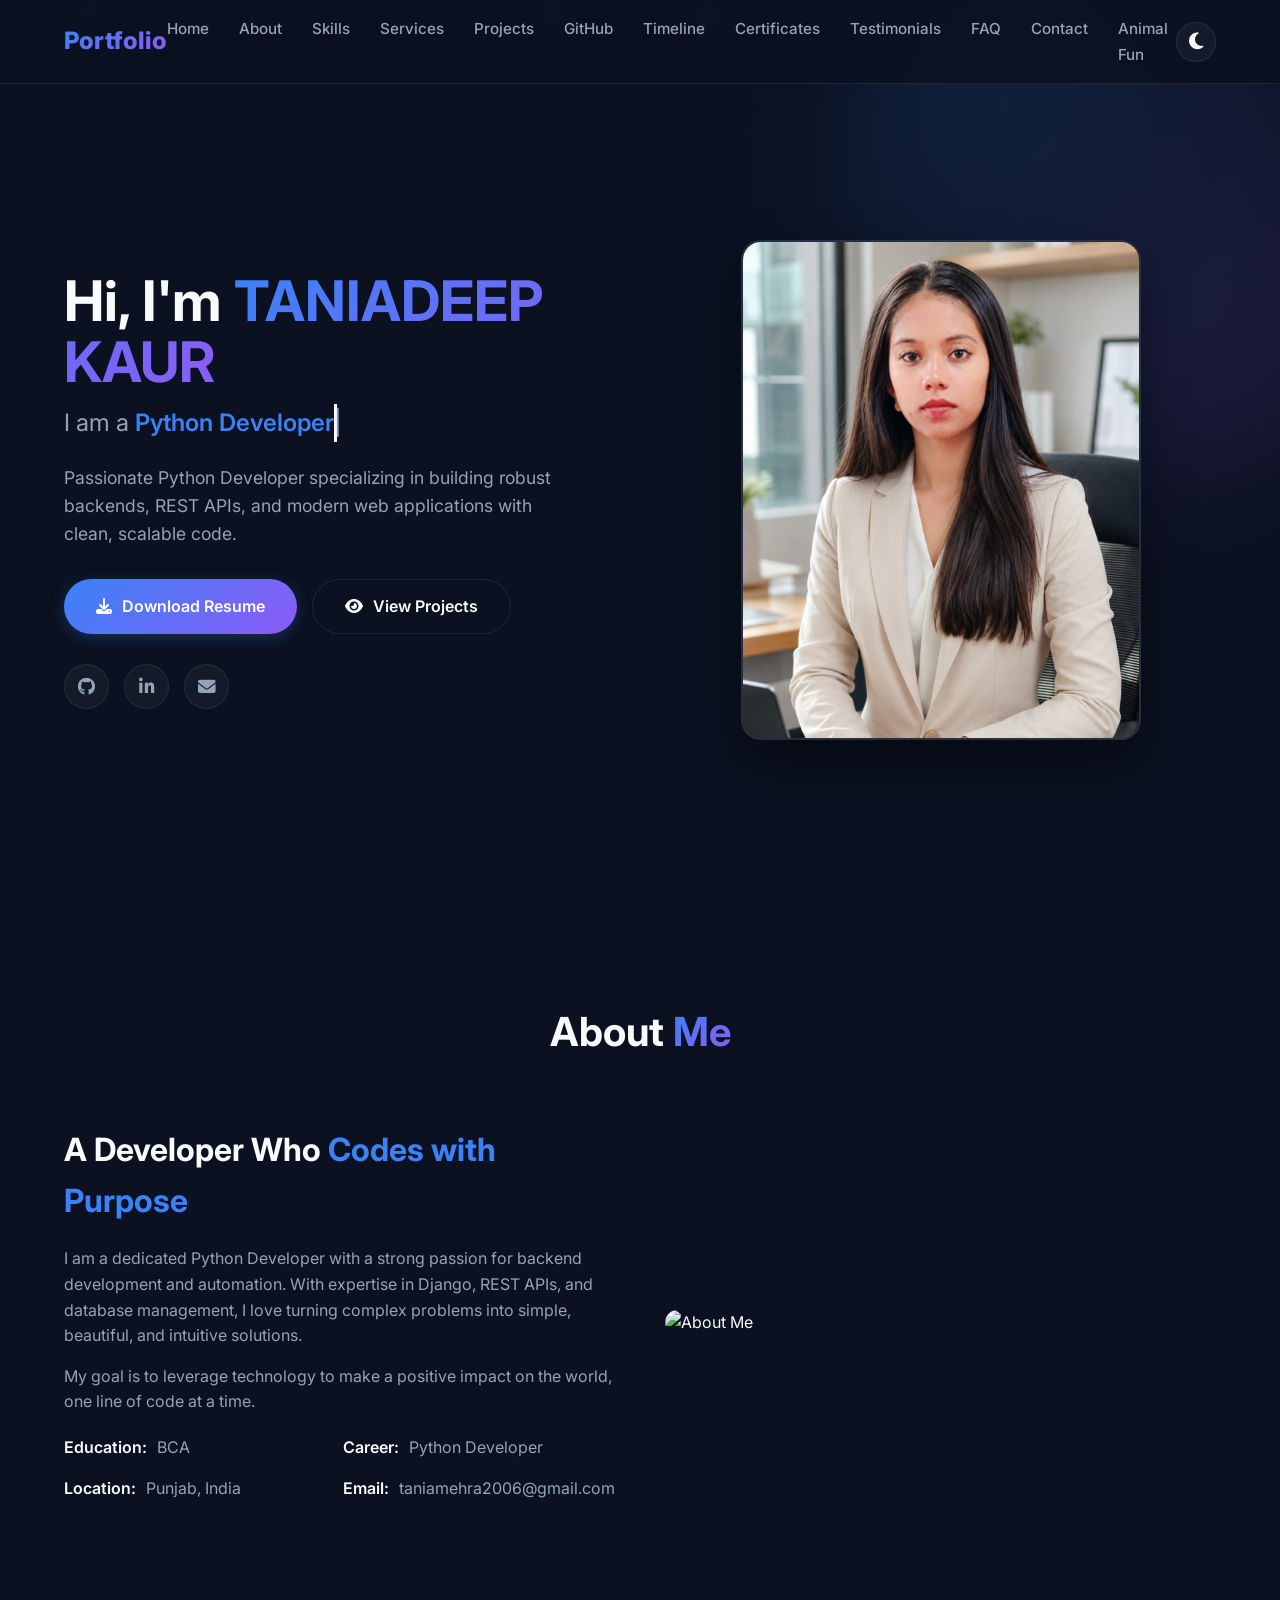
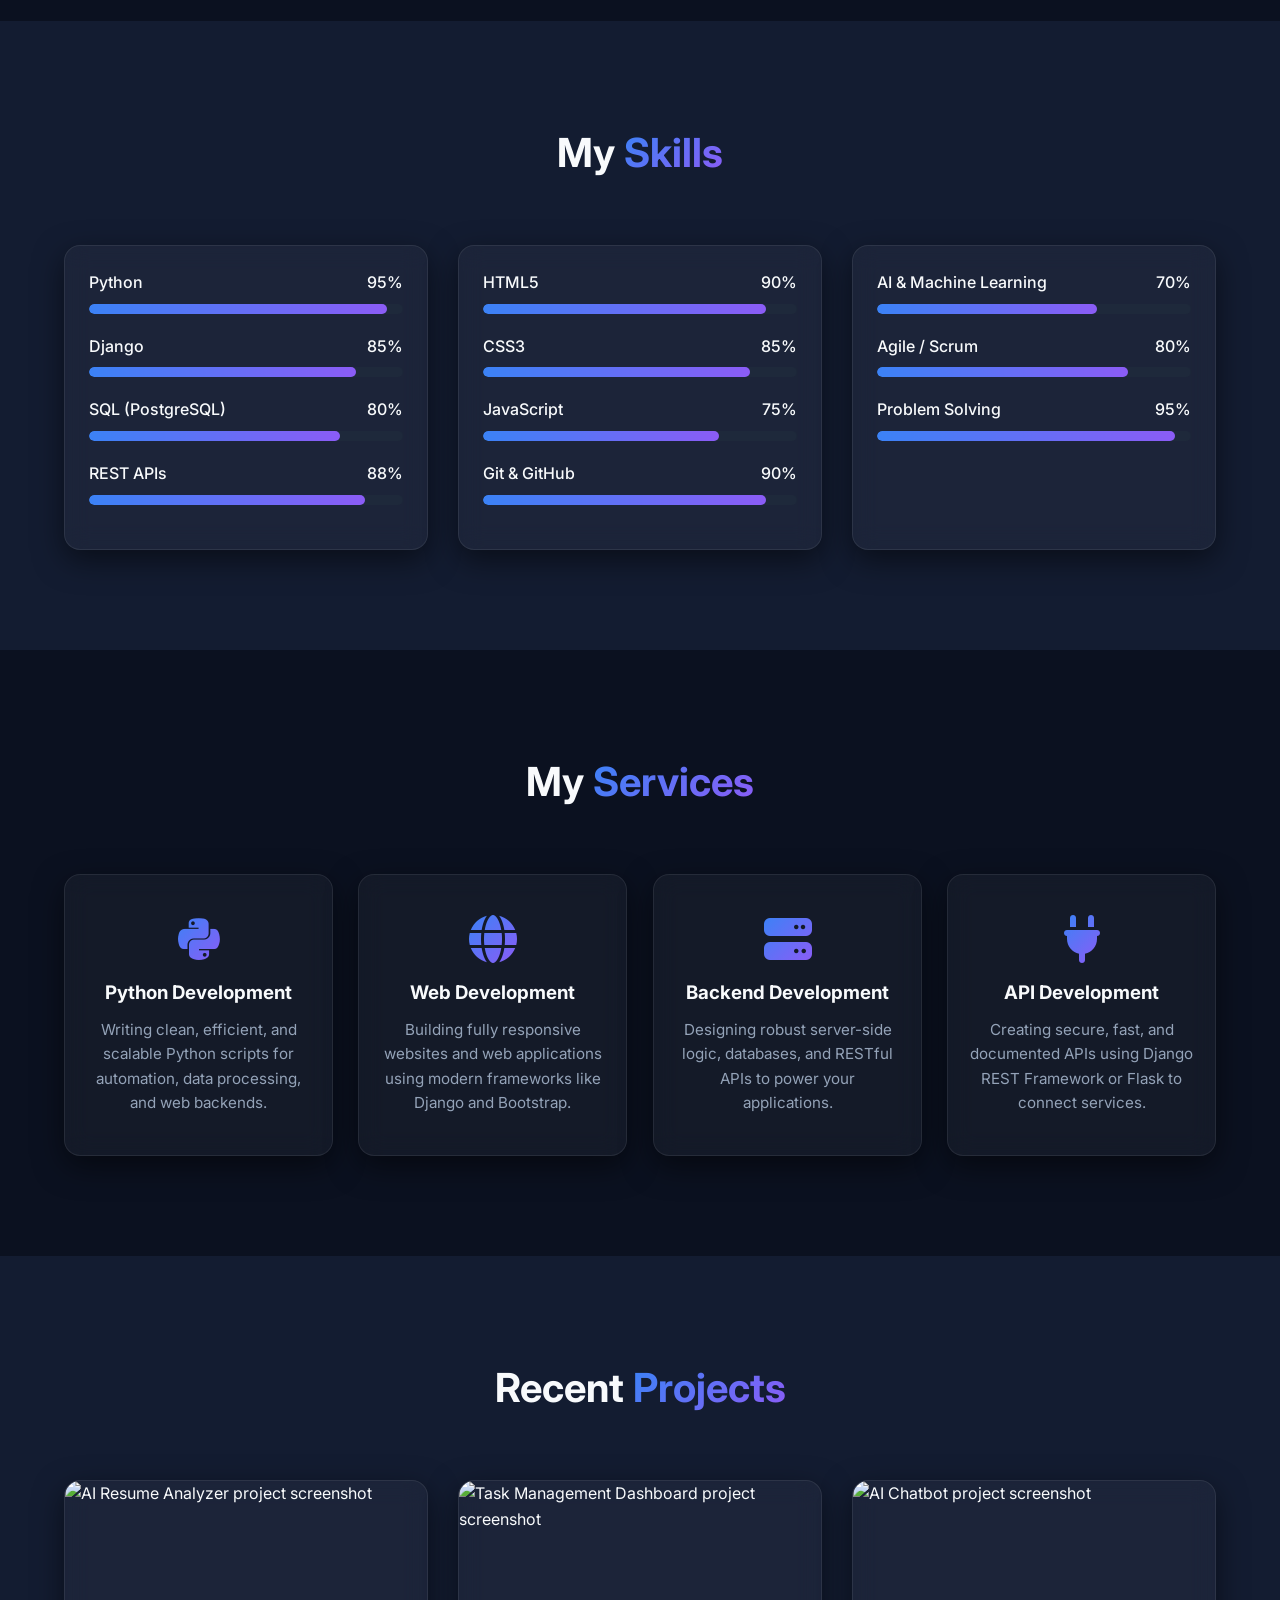
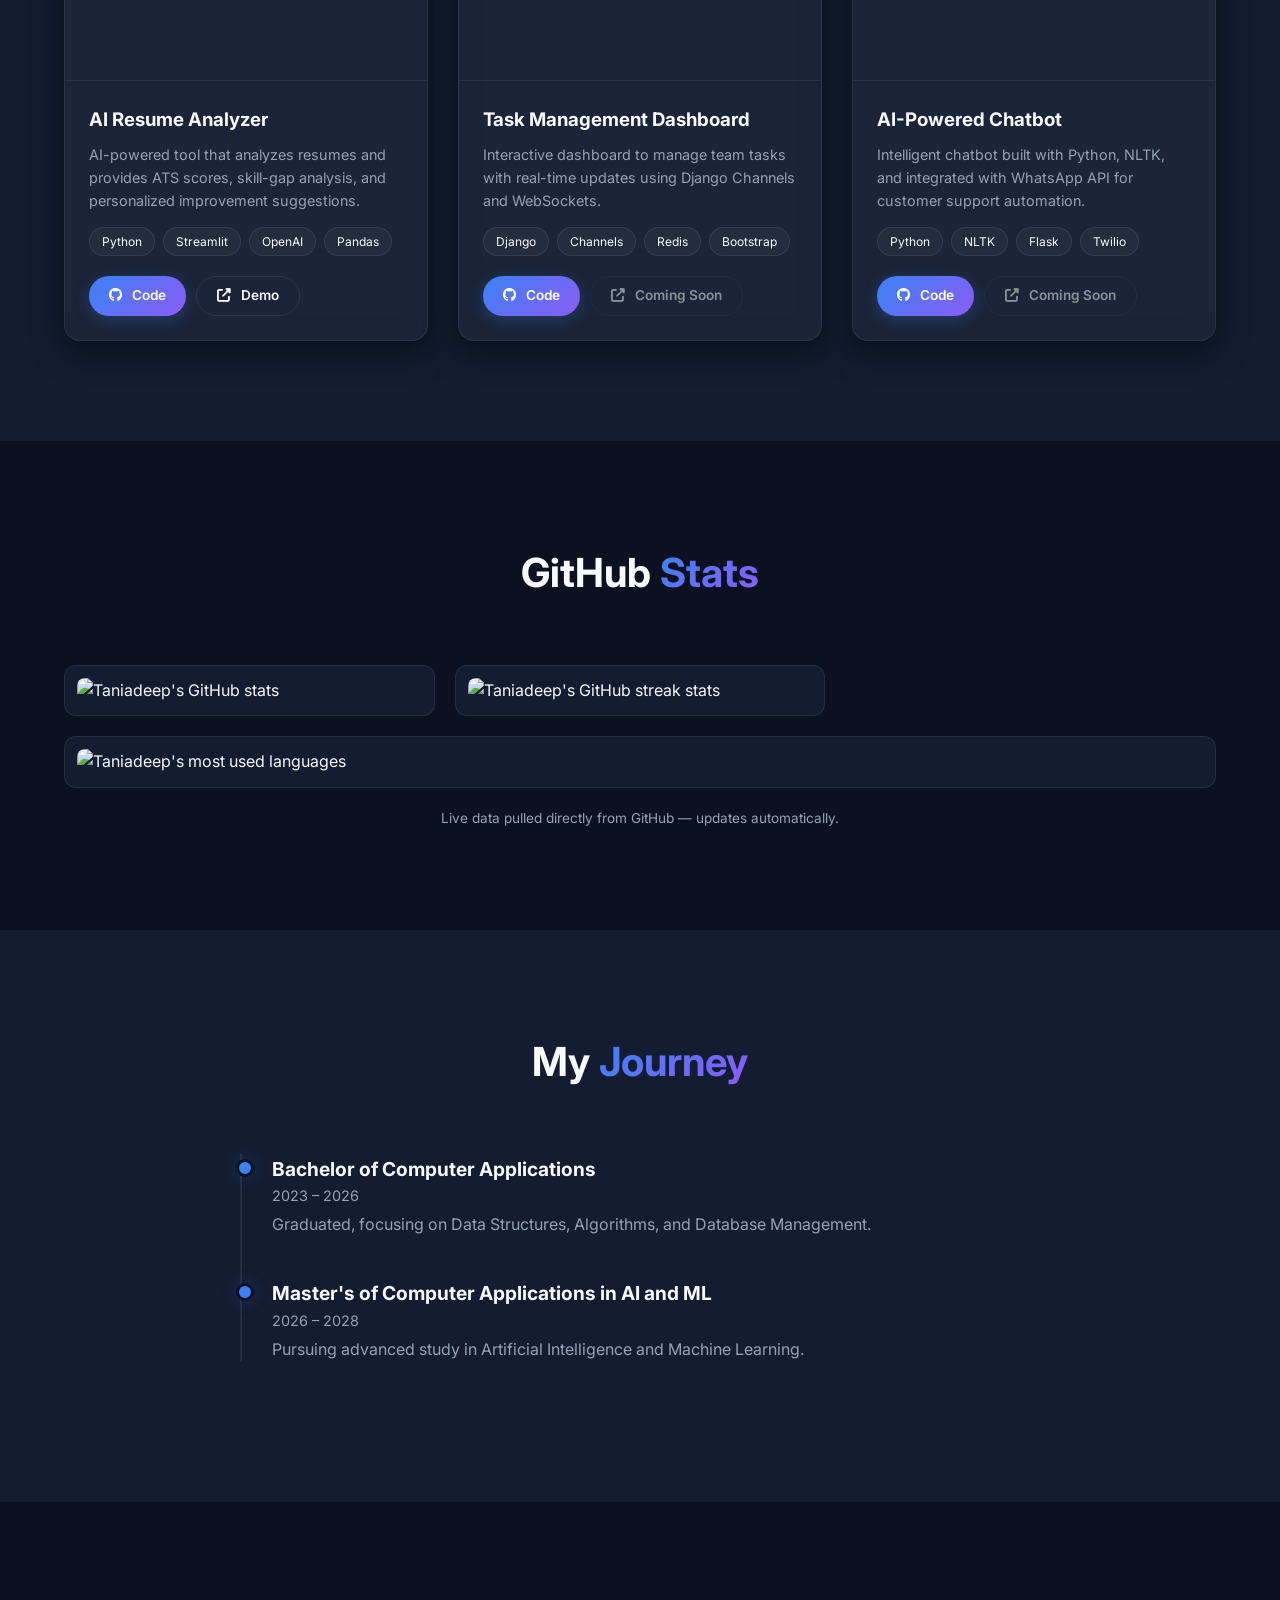
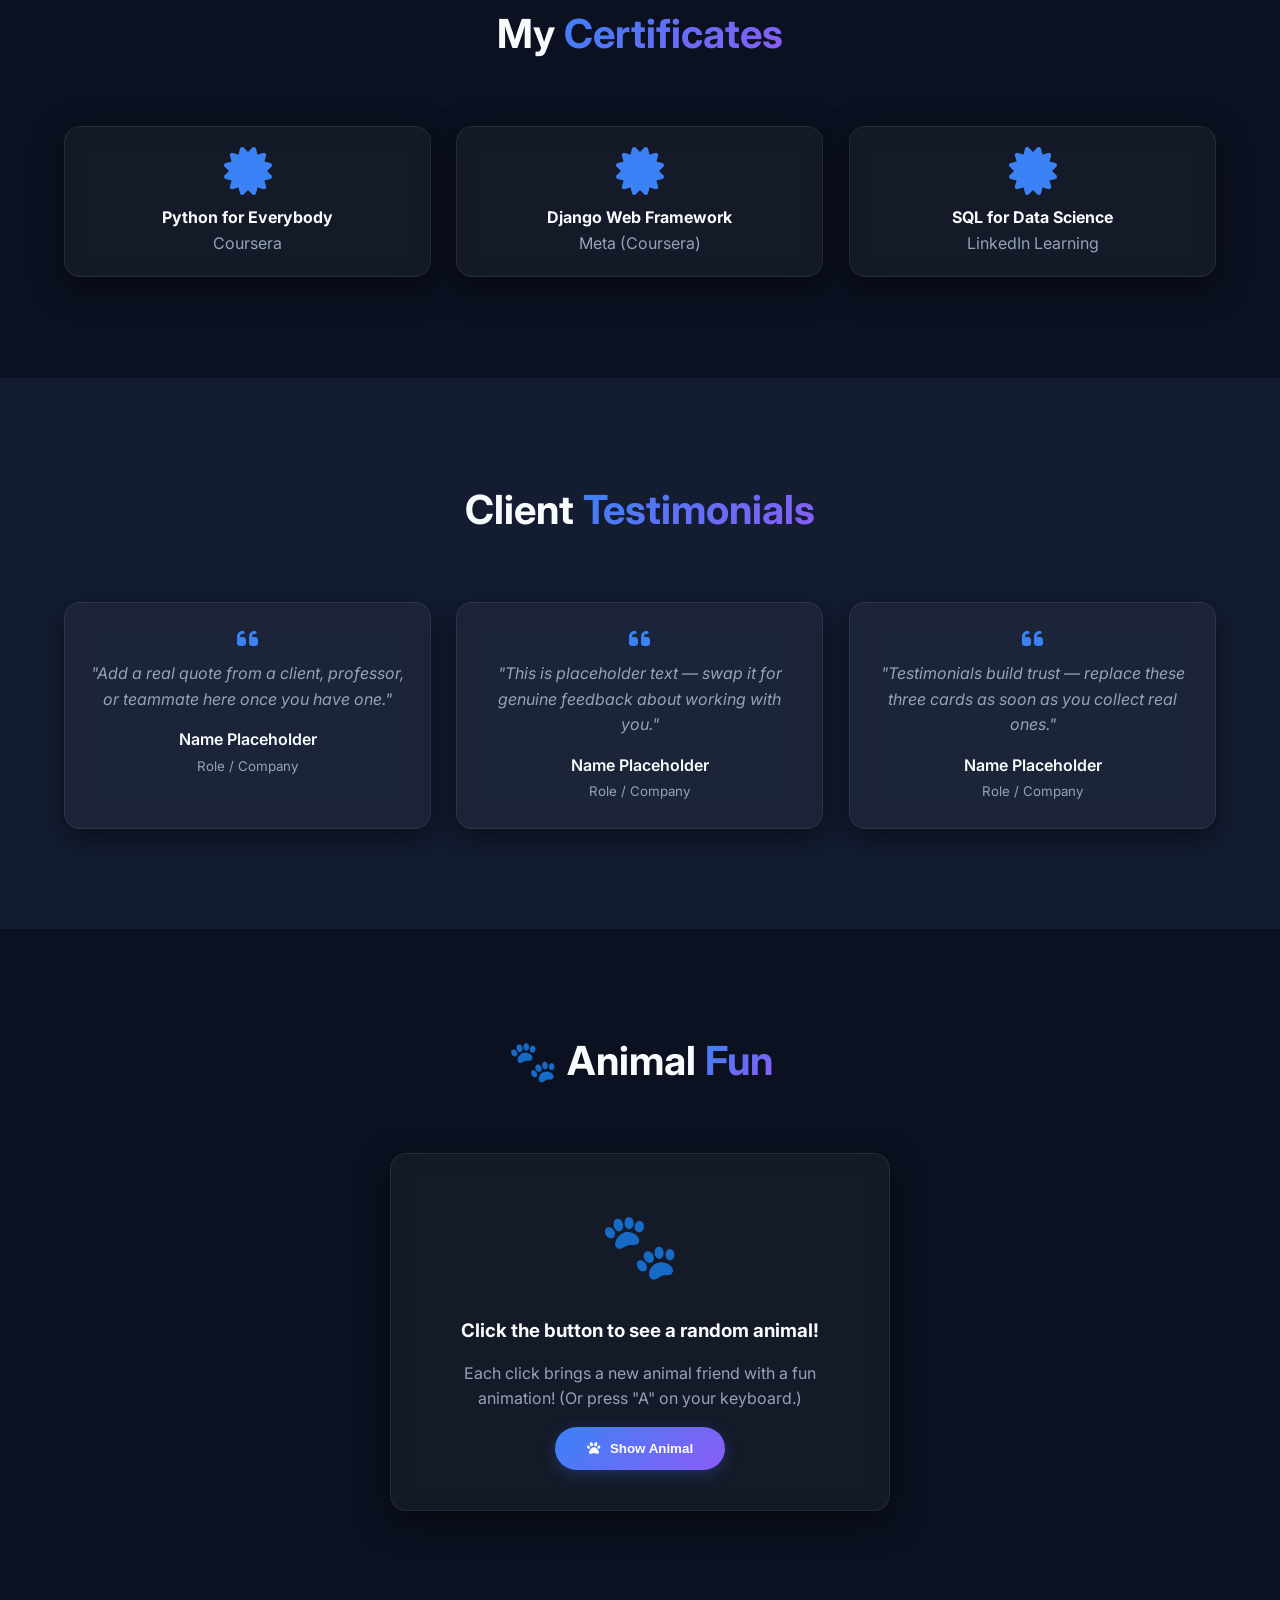
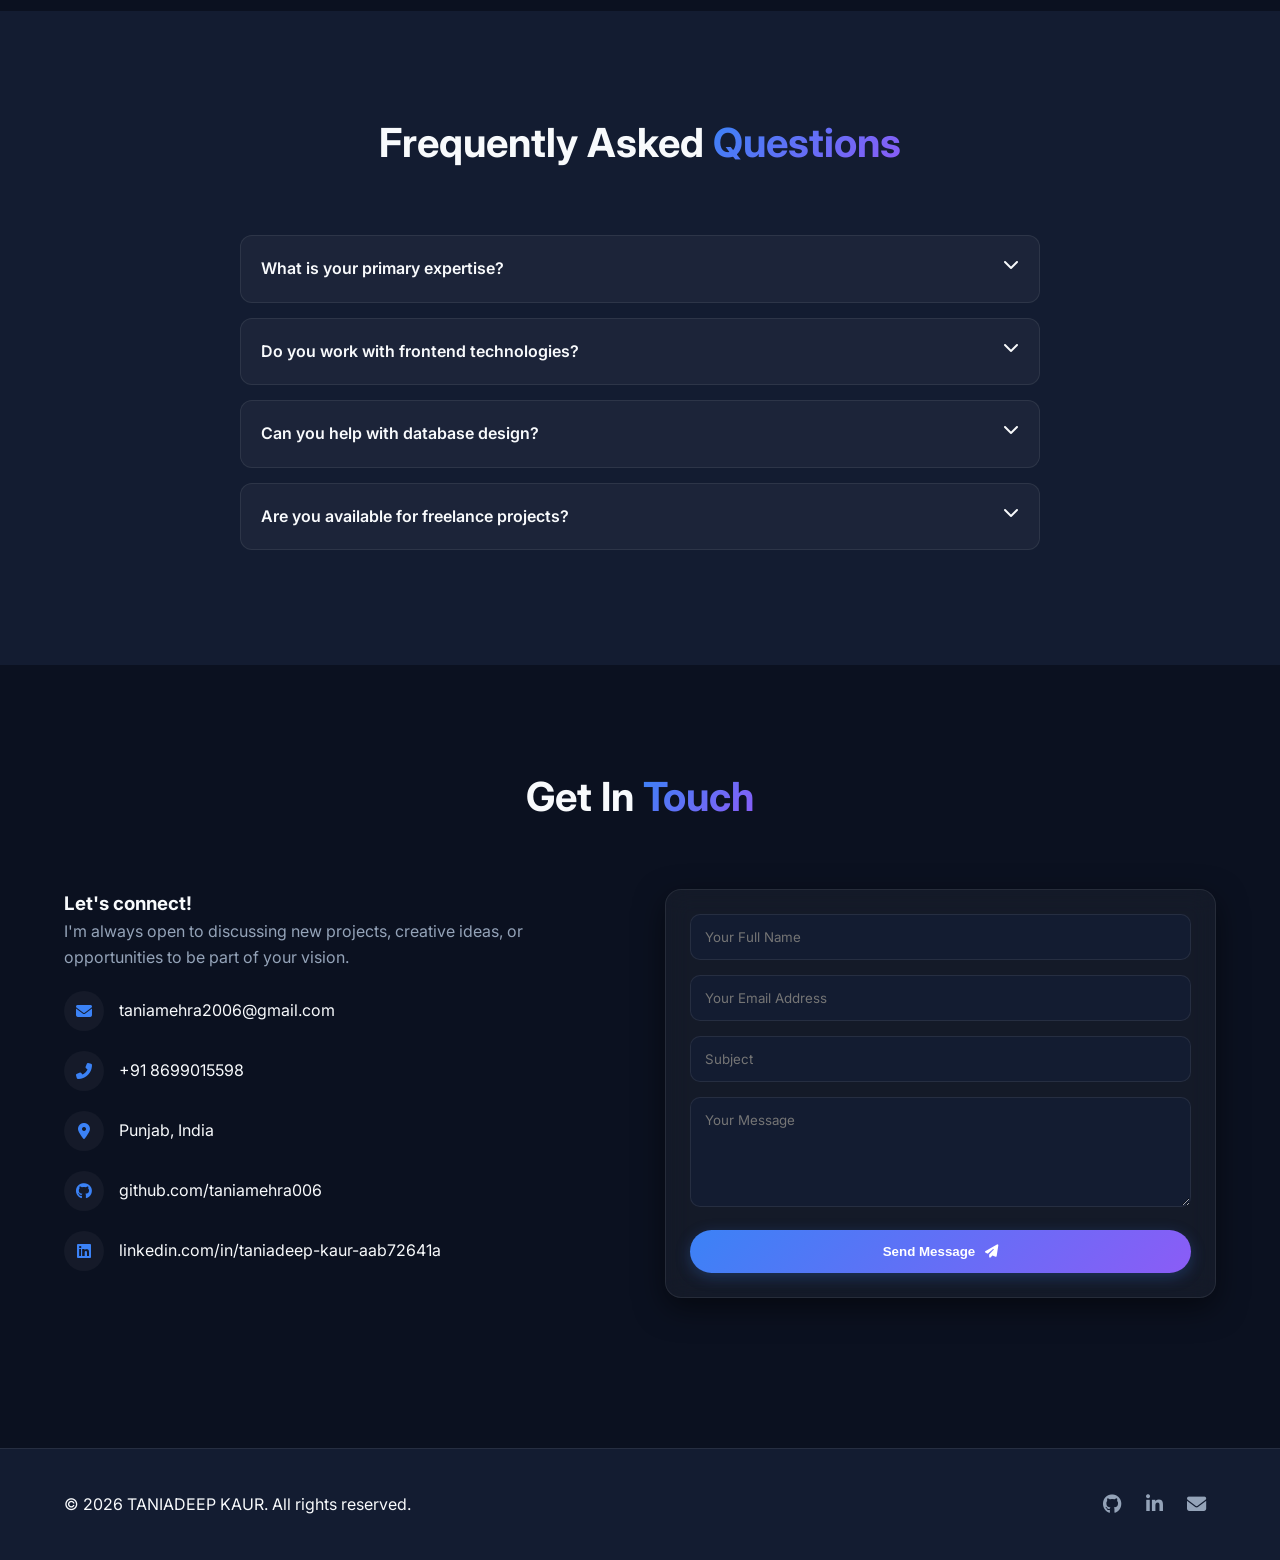
==== commit ad1bd423: "improvement" ====
--- a/index.html
+++ b/index.html
@@ -80,7 +80,7 @@
             </div>
             <div class="hero-image-wrapper">
                 <img
-                    src="image/profile.png"
+                    src="image/Tania.png"
                     alt="Taniadeep Kaur - Developer Portrait"
                     class="hero-img tilt-card"
                 />
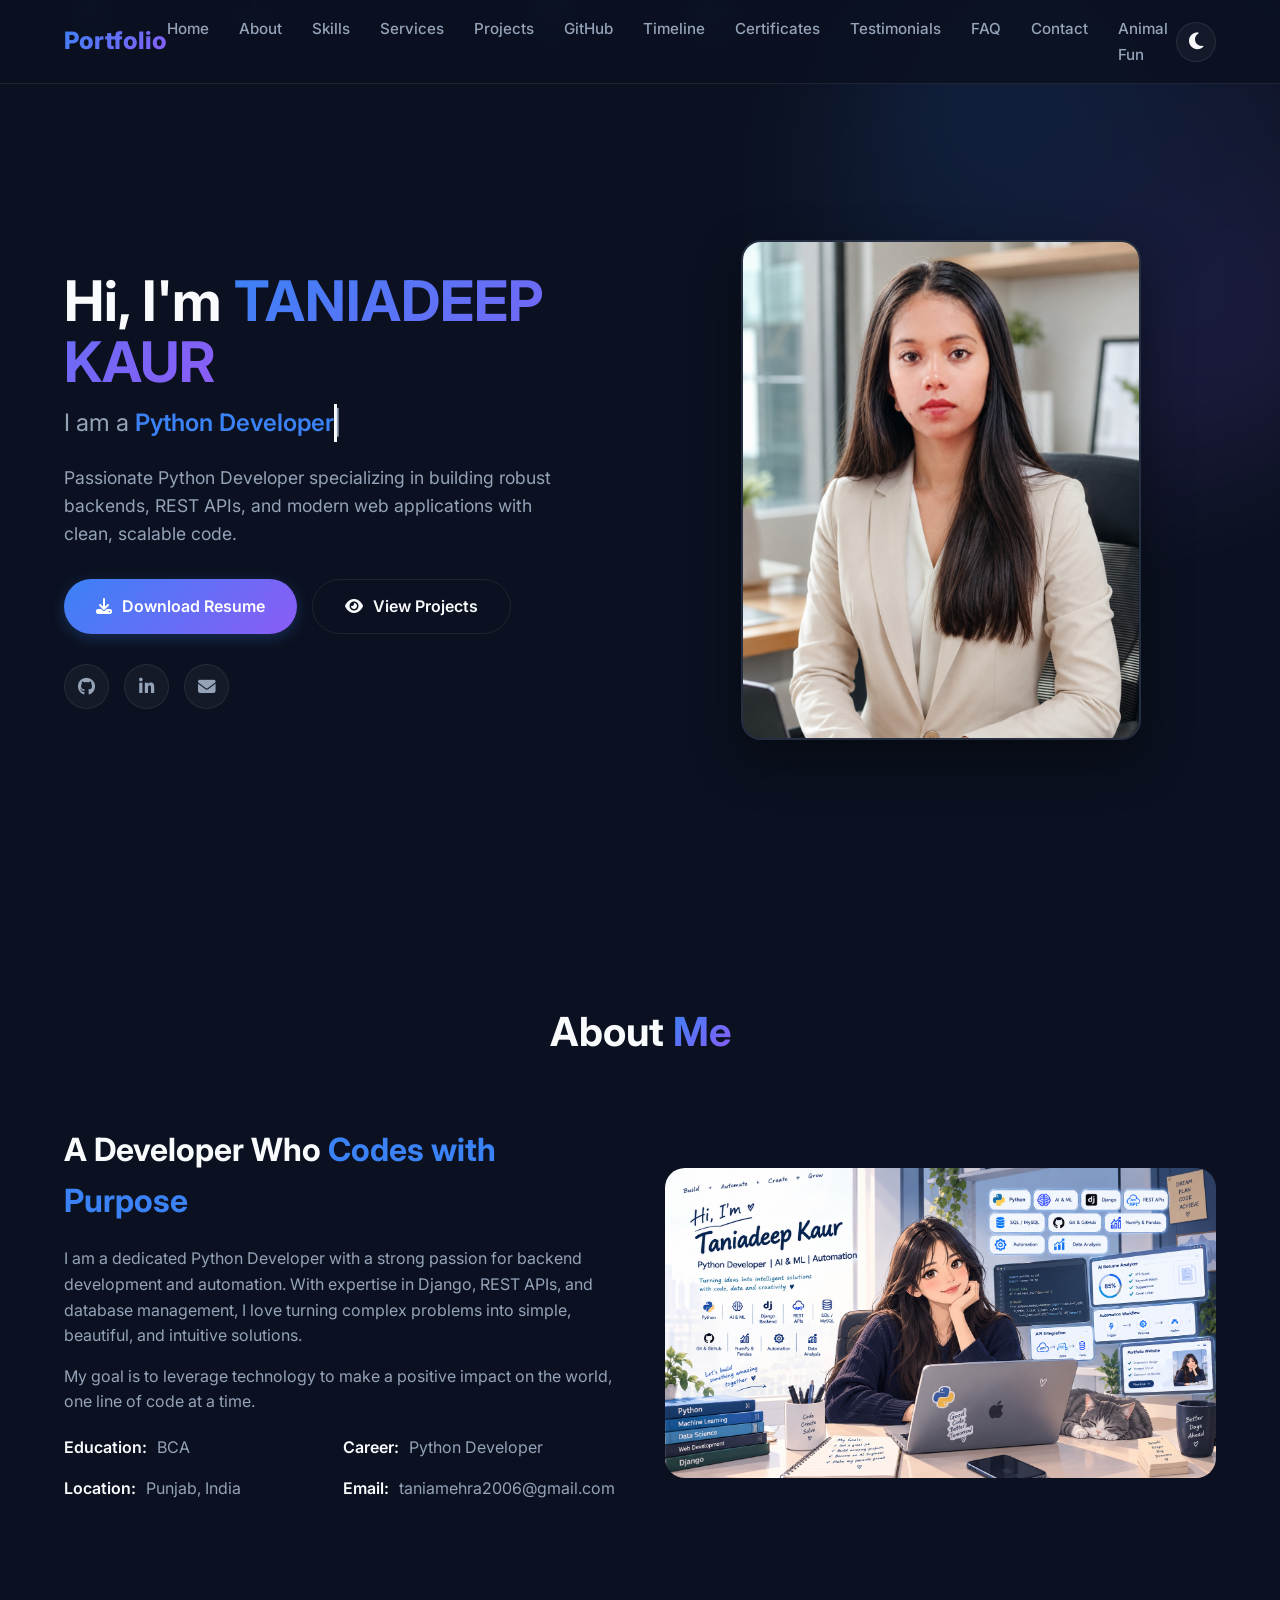
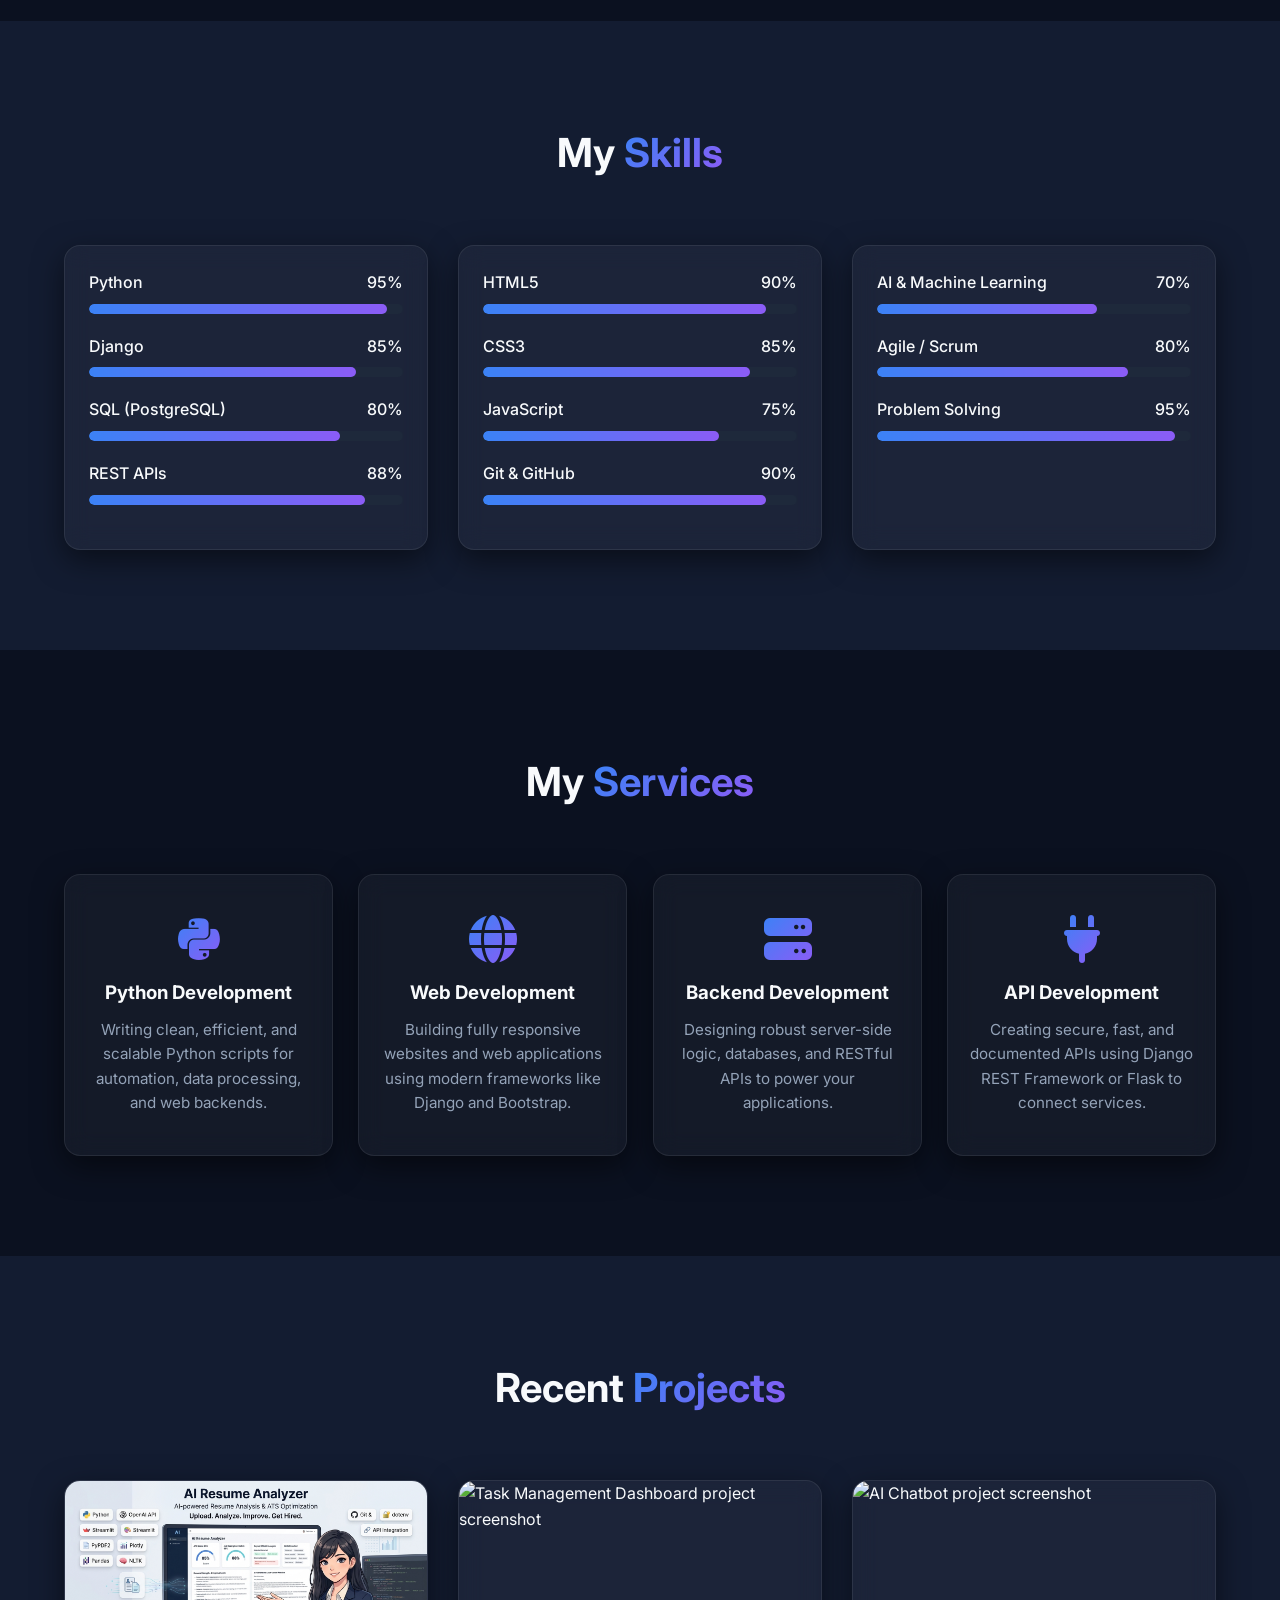
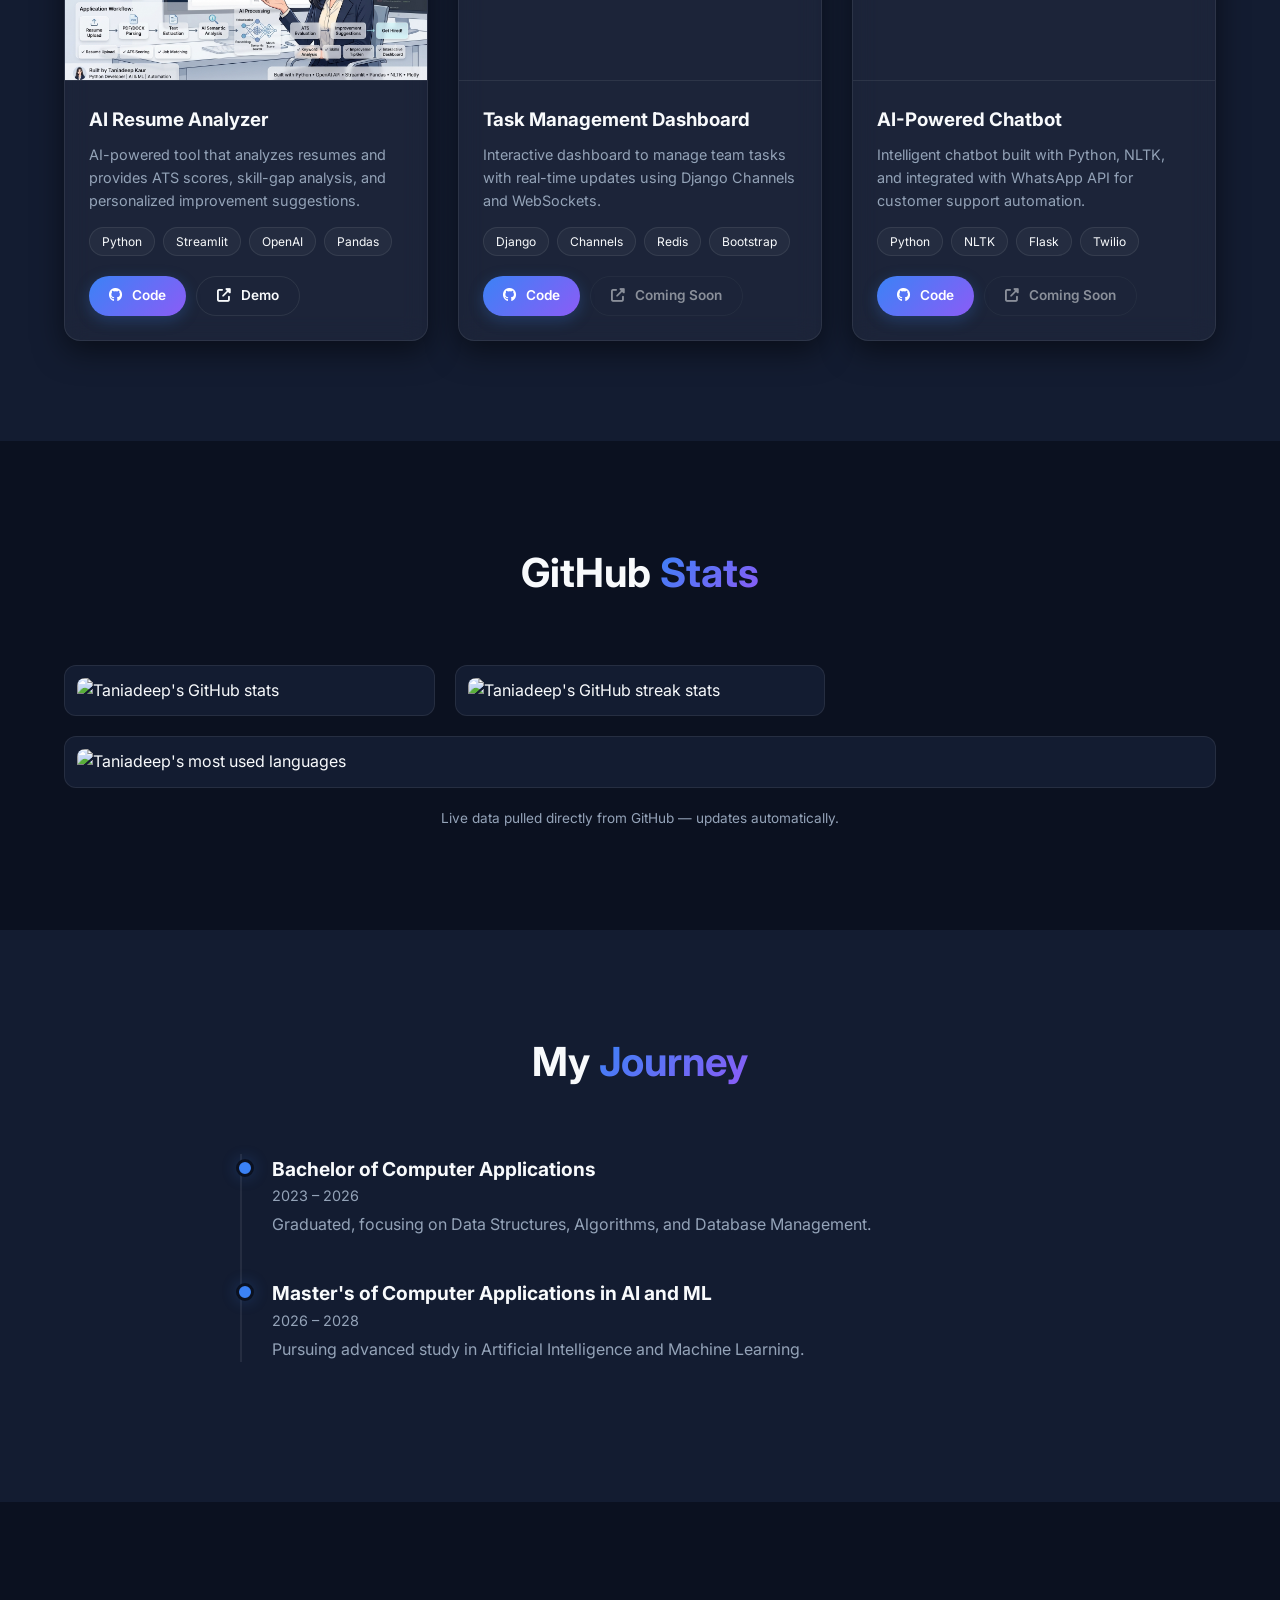
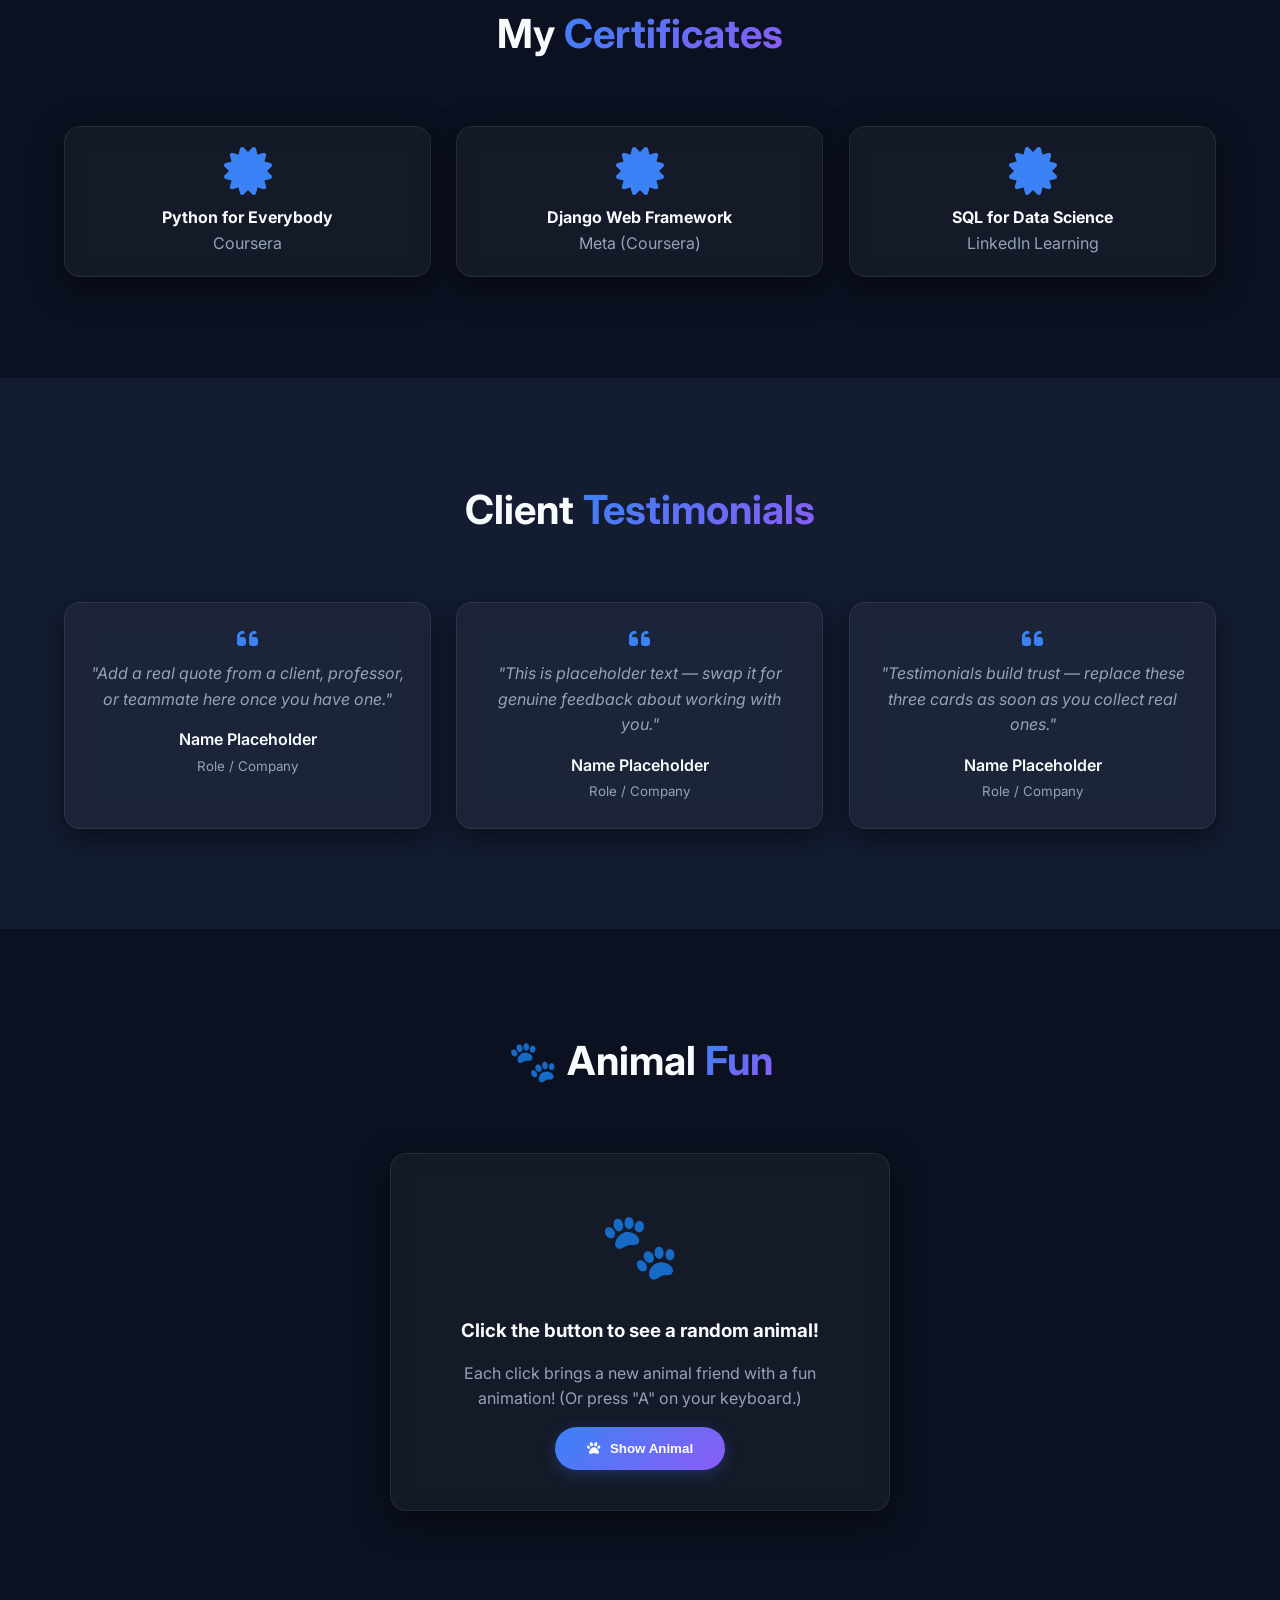
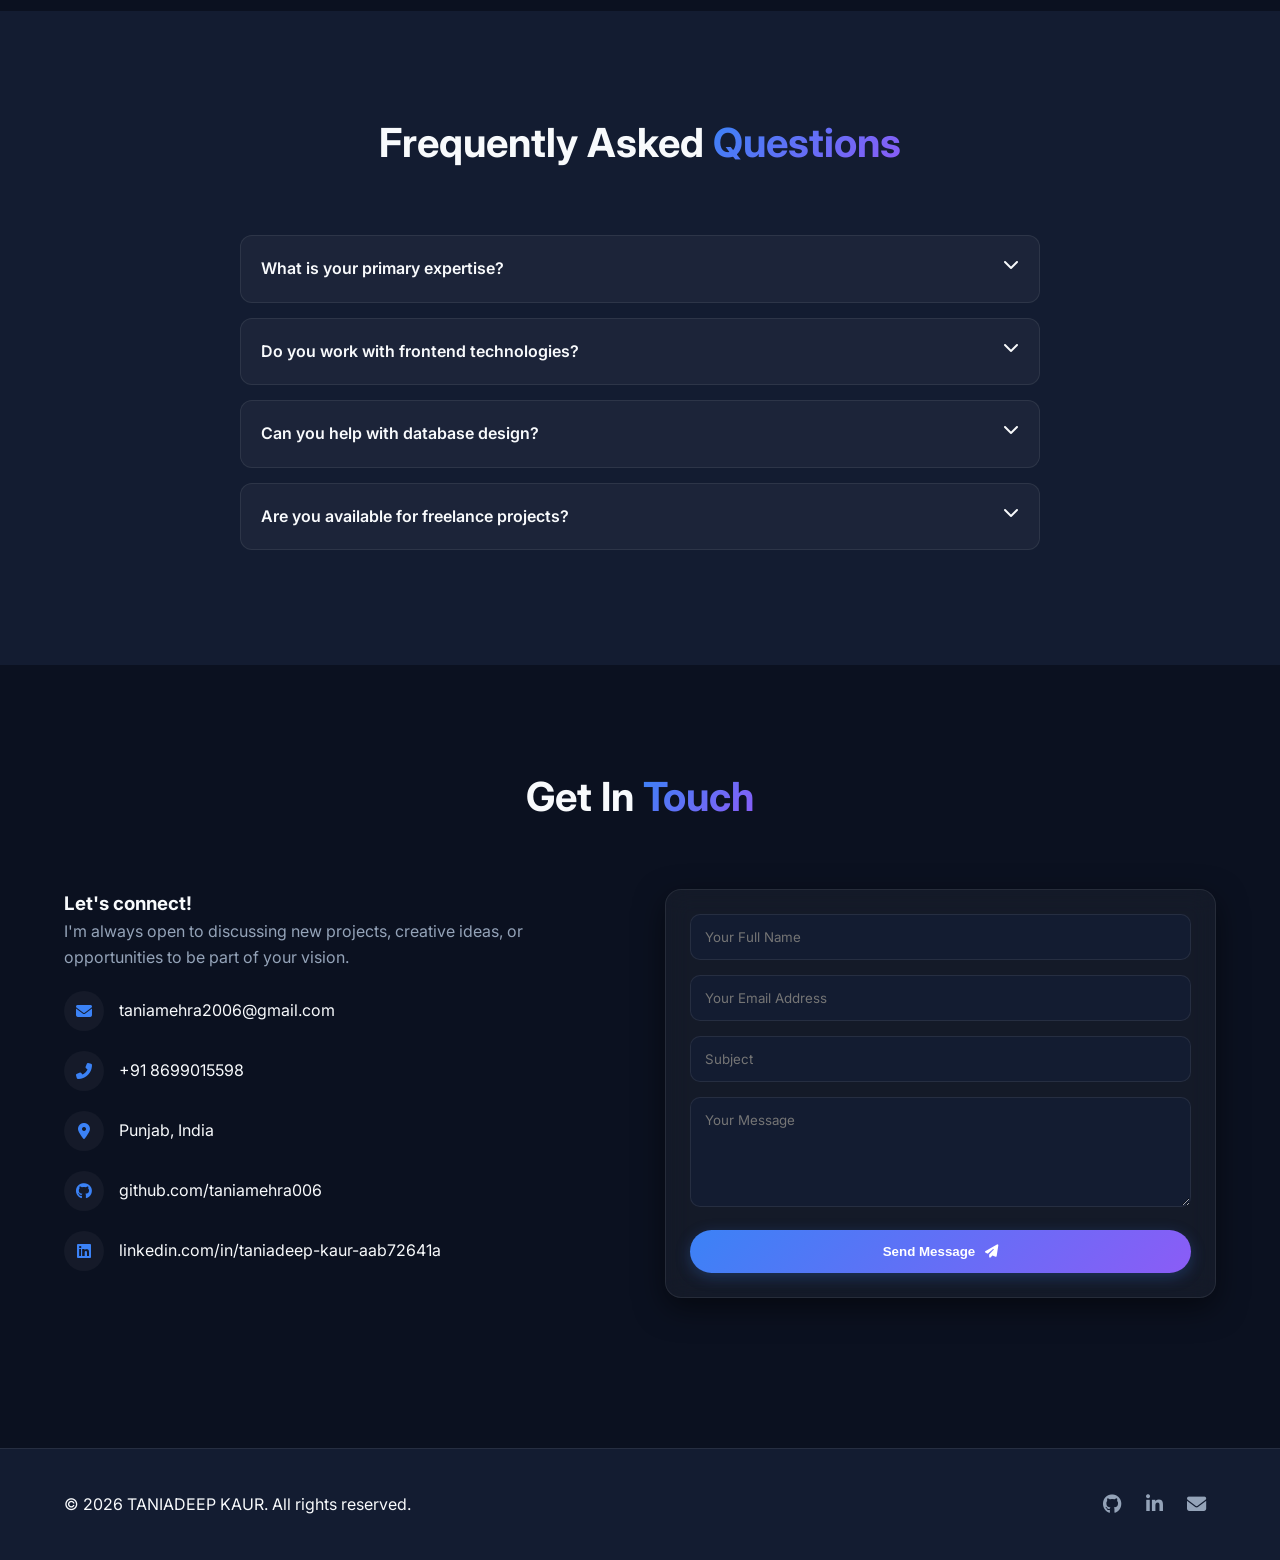
==== commit 5cde963b: "improvement" ====
--- a/index.html
+++ b/index.html
@@ -112,7 +112,7 @@
                     </div>
                 </div>
                 <div class="about-image">
-                    <img src="https://images.unsplash.com/photo-1571171637578-41bc2dd41cd2?auto=format&fit=crop&w=800&q=80" alt="About Me" style="border-radius:20px;" loading="lazy">
+                    <img src="image/image2.png" alt="About Me" style="border-radius:20px;" loading="lazy">
                 </div>
             </div>
         </div>
@@ -185,7 +185,7 @@
             <h2 class="section-title reveal">Recent <span>Projects</span></h2>
             <div class="projects-grid reveal">
                 <div class="project-card glass-card tilt-card">
-                    <img src="https://images.unsplash.com/photo-1555066931-4365d14bab8c?auto=format&fit=crop&w=800&q=80" alt="AI Resume Analyzer project screenshot" loading="lazy">
+                    <img src="image/image3.png" alt="AI Resume Analyzer project screenshot" loading="lazy">
                     <div class="project-body">
                         <h3>AI Resume Analyzer</h3>
                         <p>AI-powered tool that analyzes resumes and provides ATS scores, skill-gap analysis, and personalized improvement suggestions.</p>
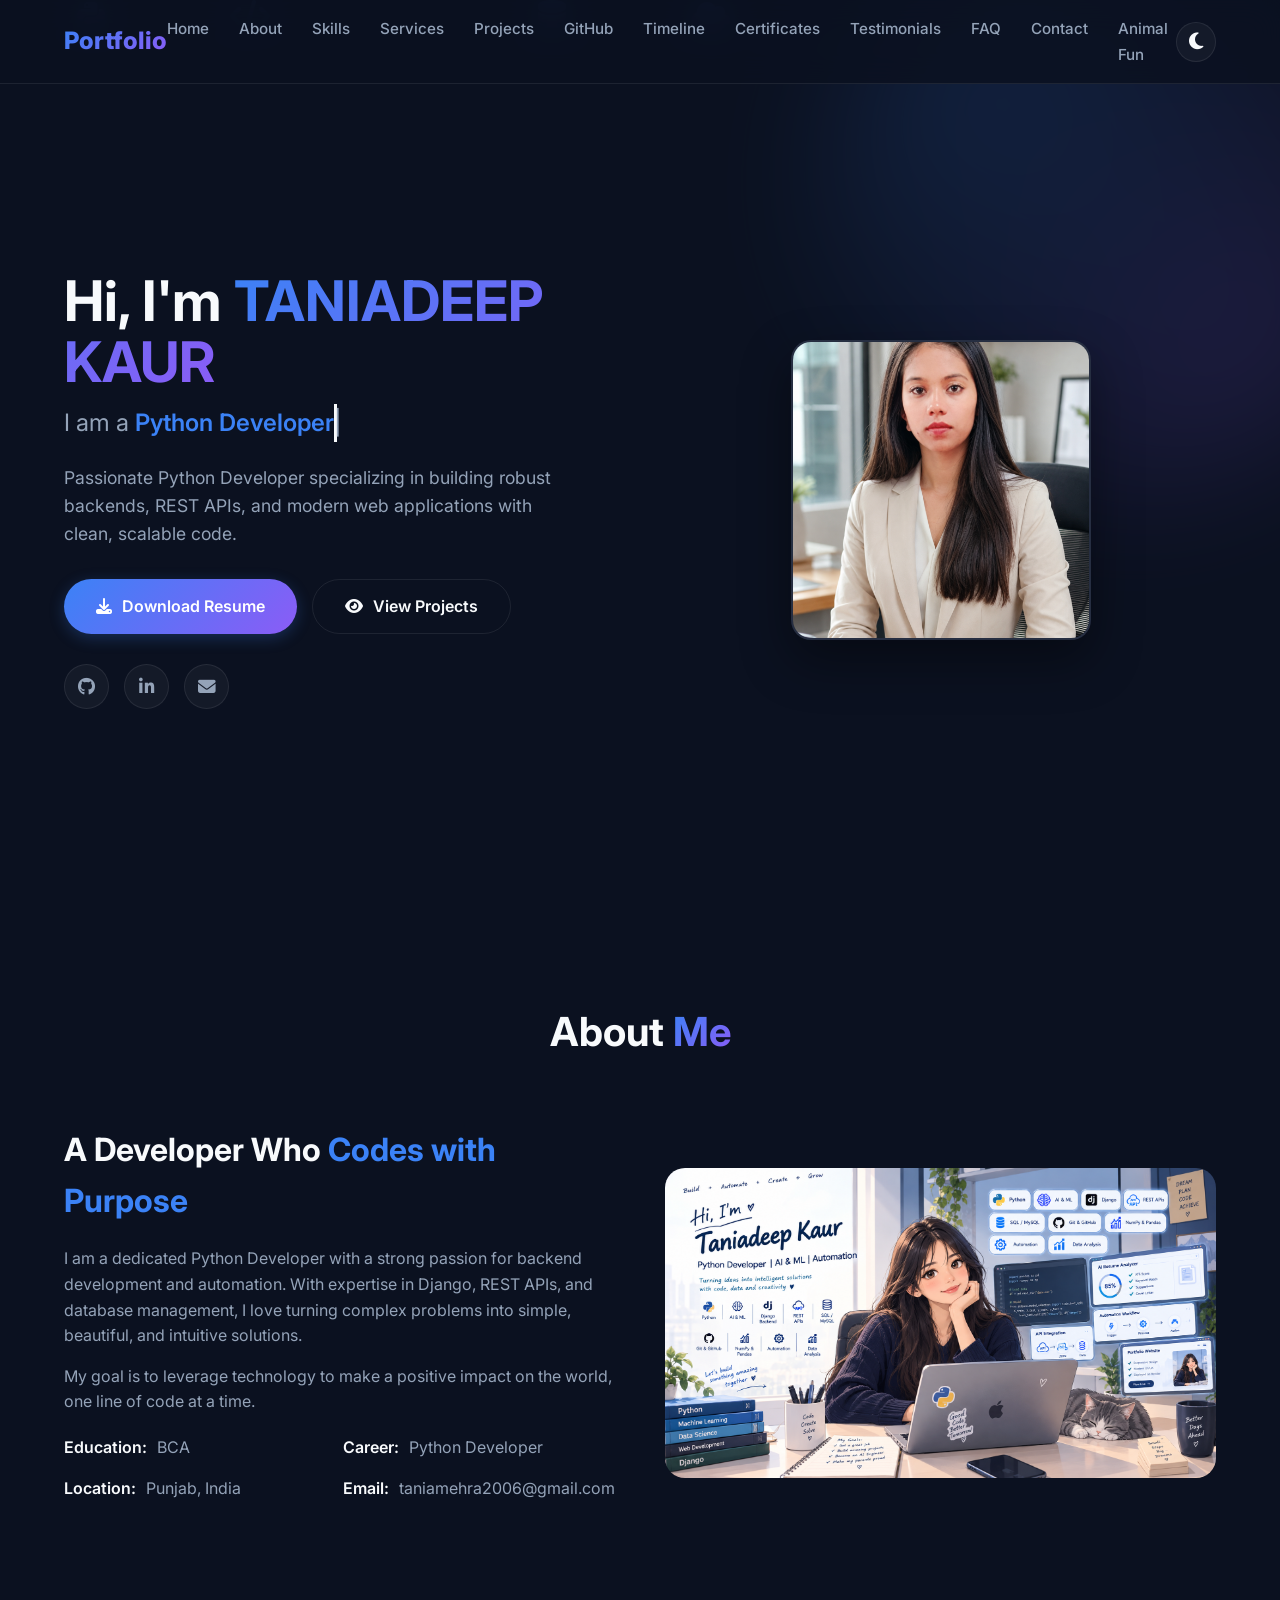
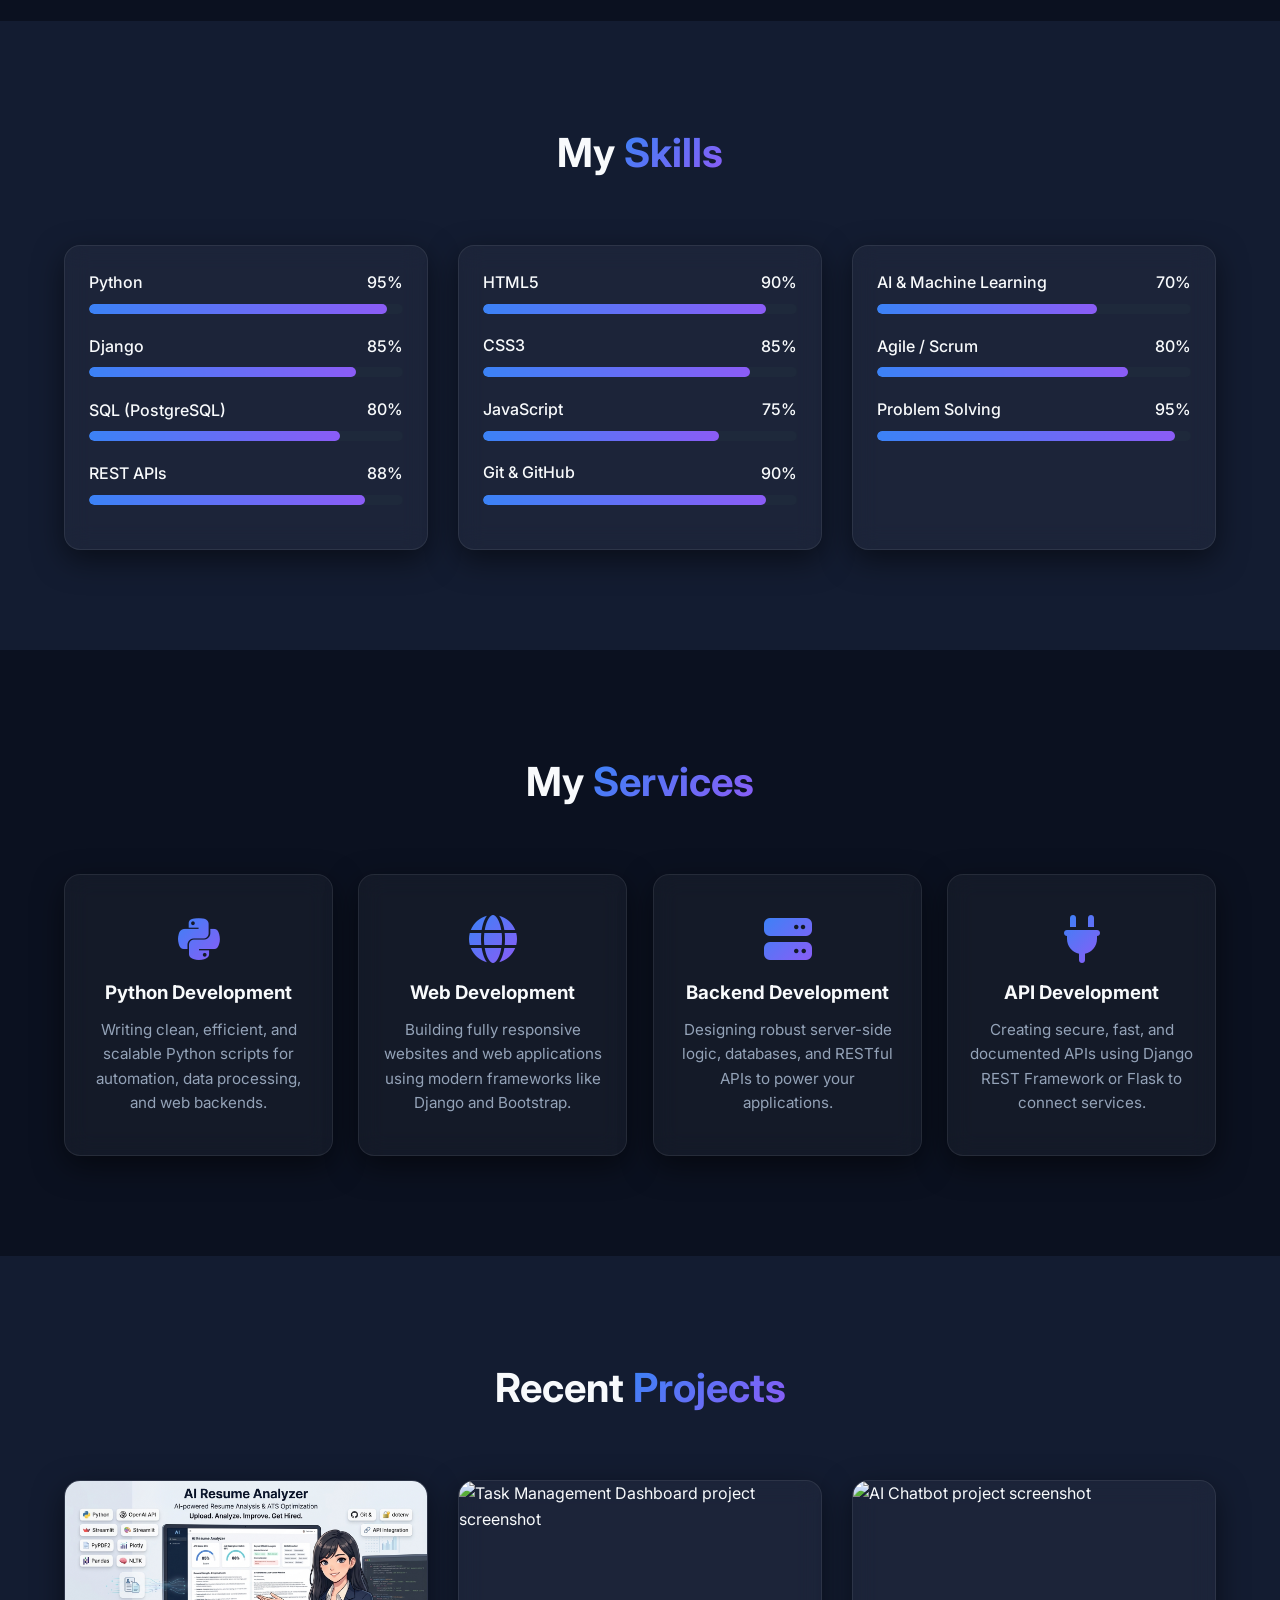
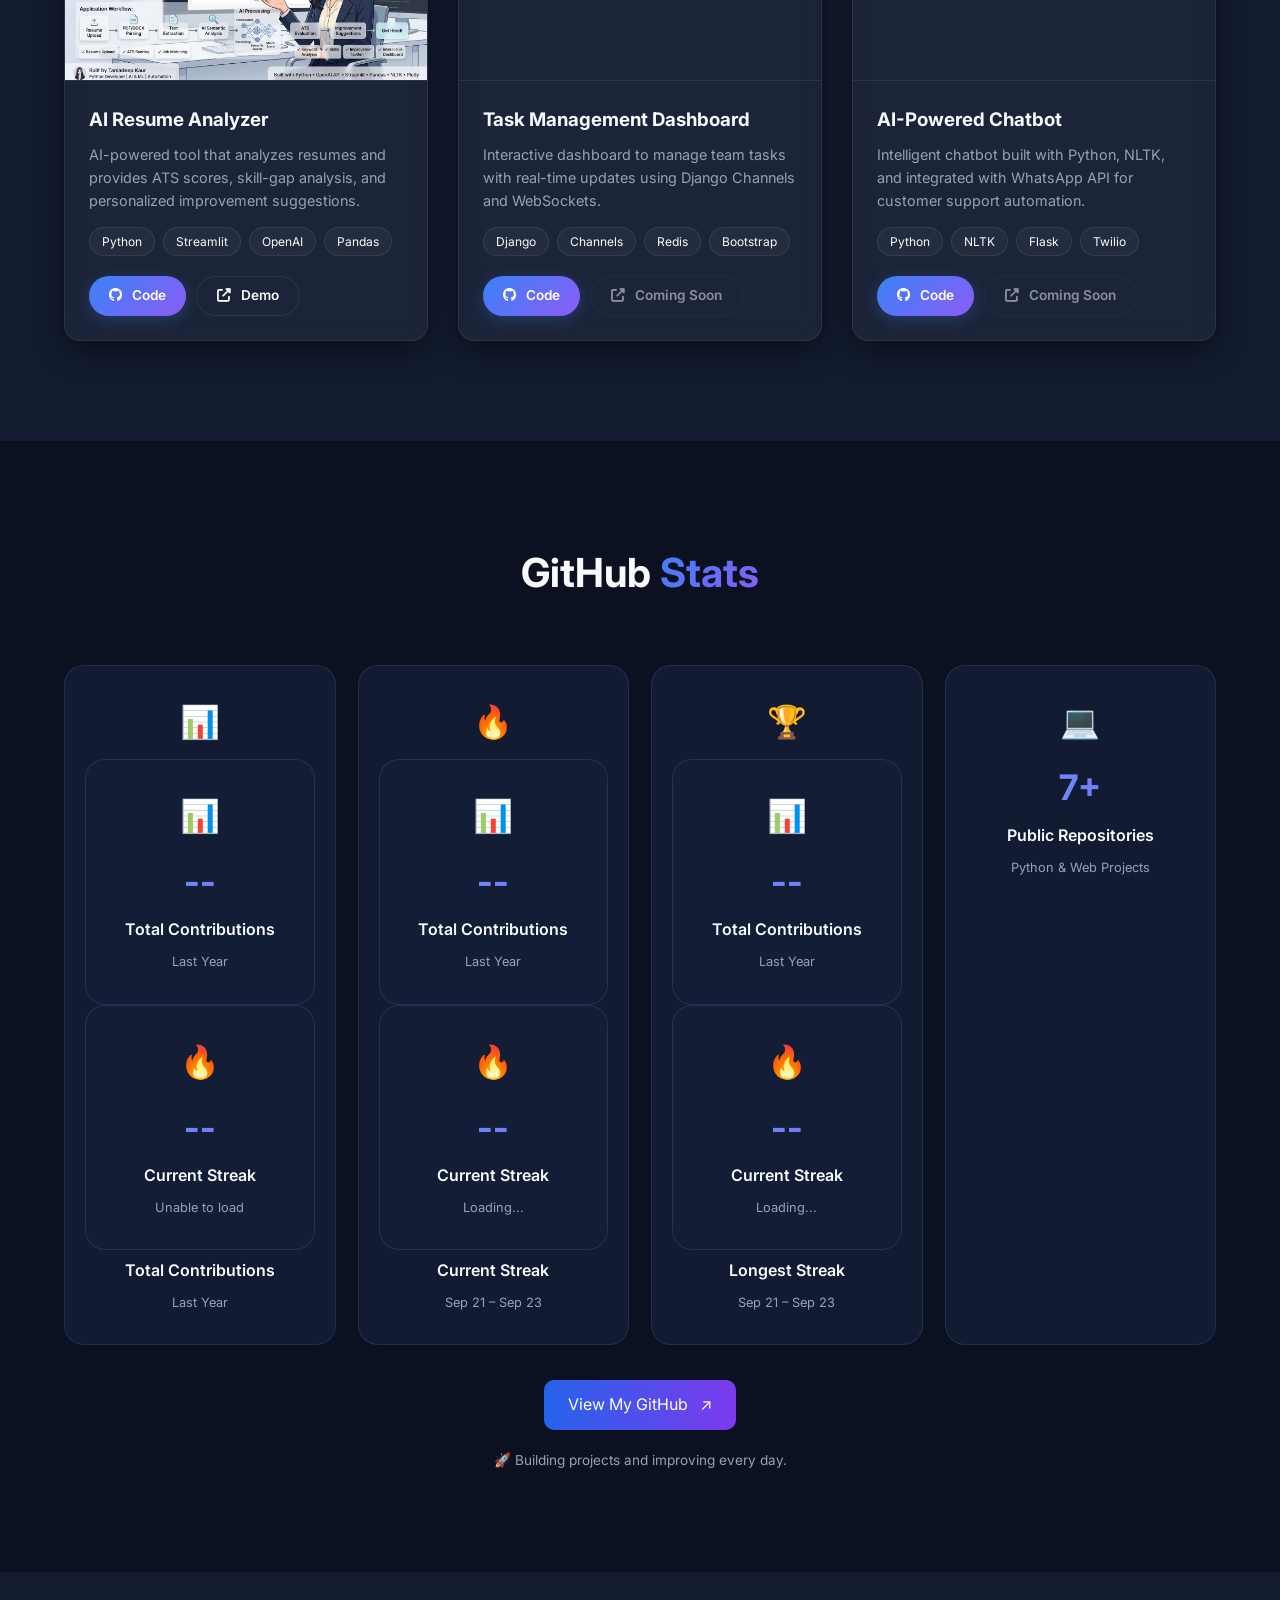
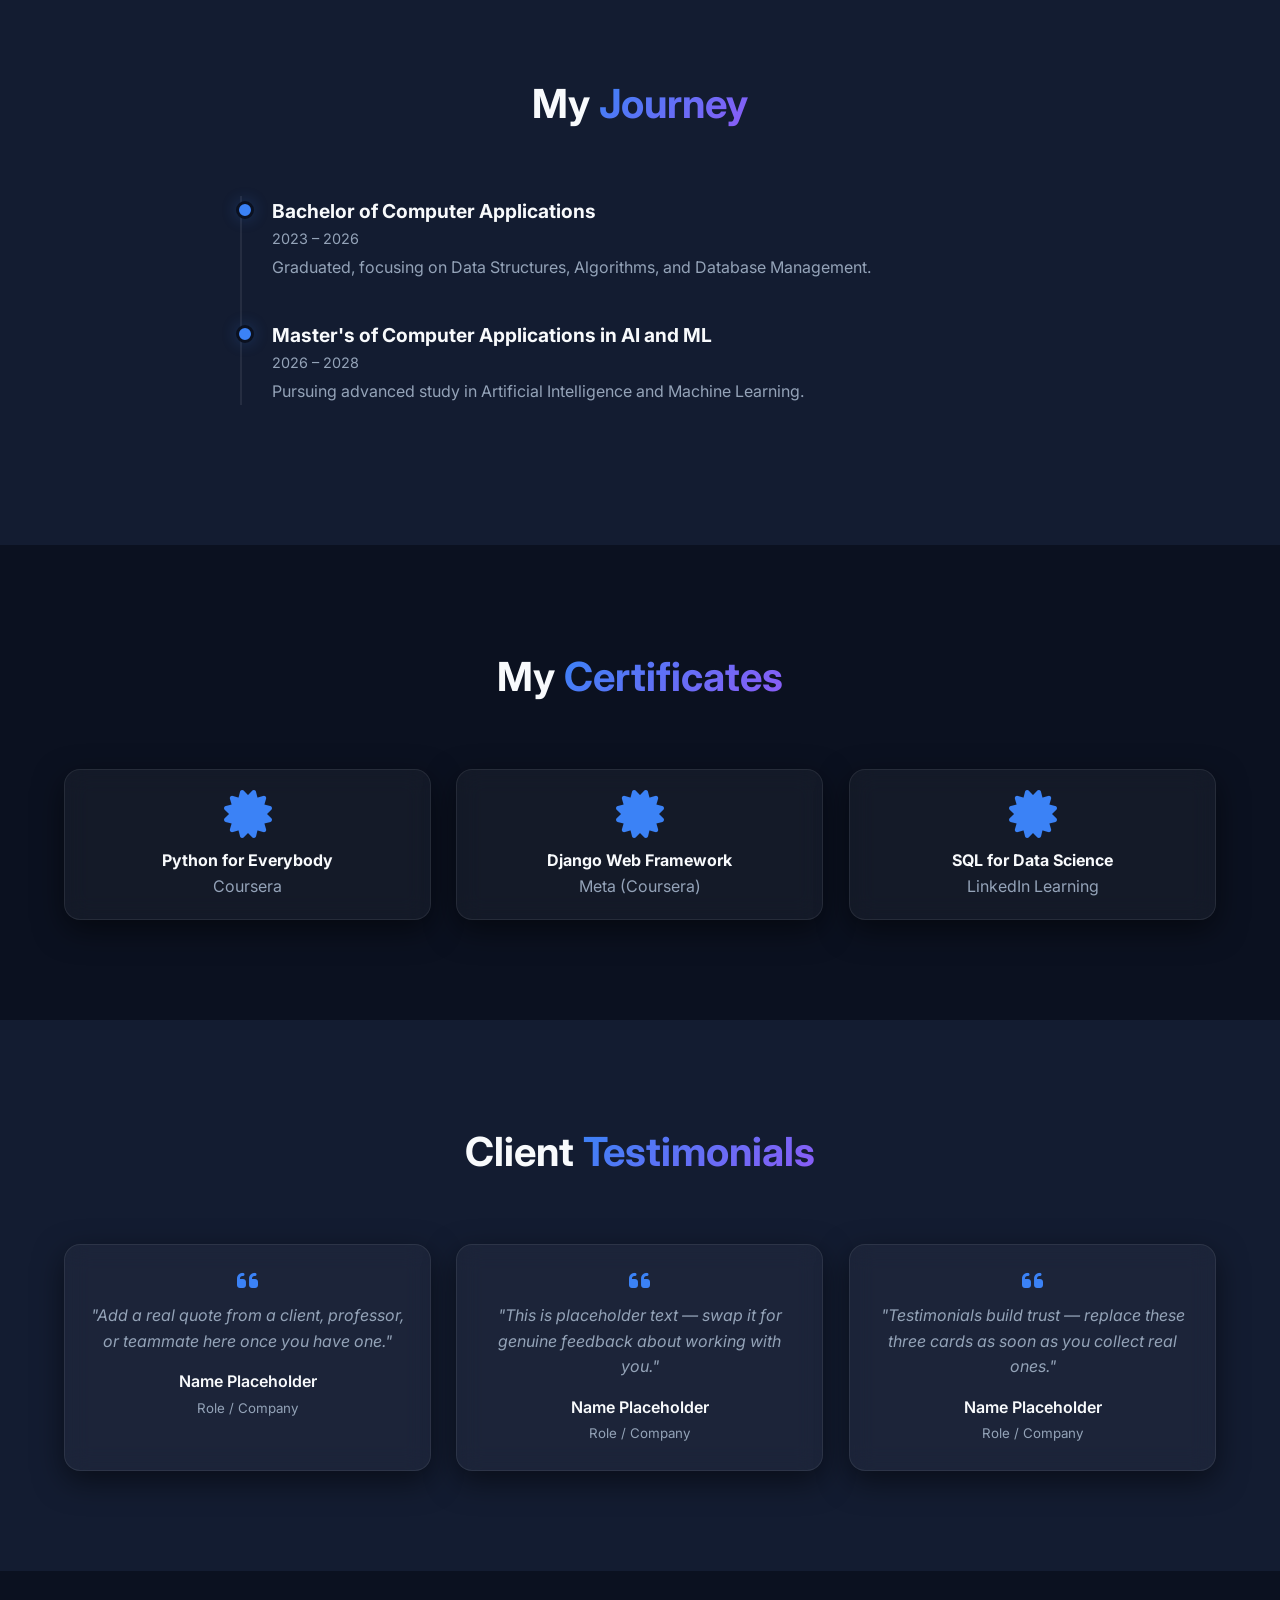
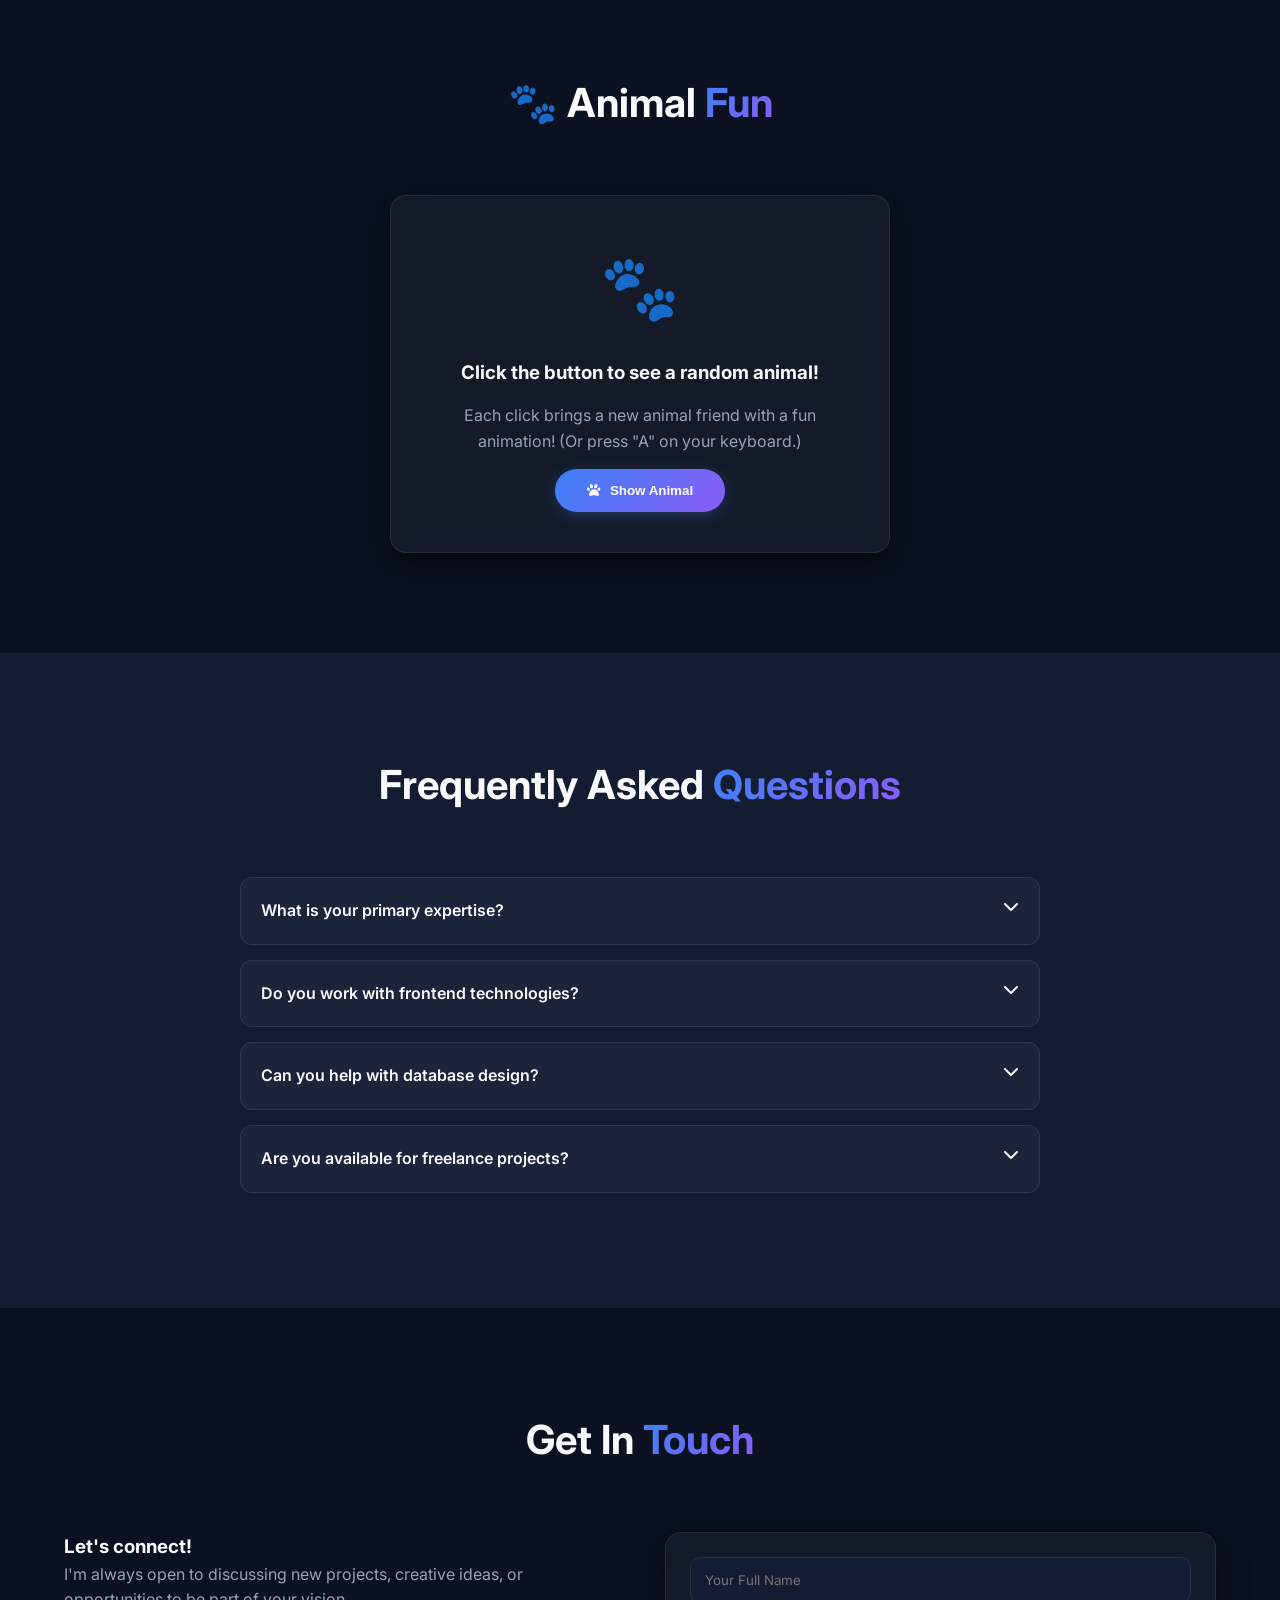
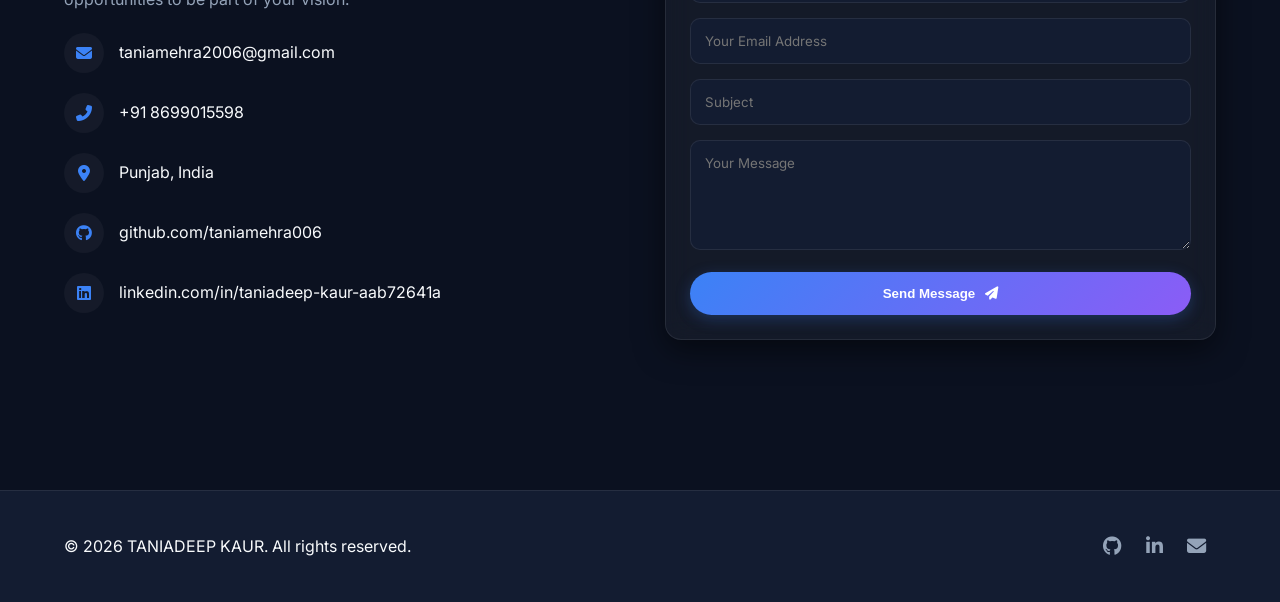
==== commit b9082024: "update file" ====
--- a/index.html
+++ b/index.html
@@ -224,28 +224,99 @@
         </div>
     </section>
 
-    <!-- ============================================
-    GITHUB STATISTICS (Live)
-    ============================================ -->
-    <section id="github" class="section-padding">
-        <div class="container">
-            <h2 class="section-title reveal">GitHub <span>Stats</span></h2>
-            <div class="github-stats-grid reveal">
+<!-- ============================================
+     GITHUB STATISTICS
+============================================ -->
+<section id="github" class="section-padding">
+    <div class="container">
+
+        <h2 class="section-title reveal">
+            GitHub <span>Stats</span>
+        </h2>
+
+        <div class="github-stats-grid reveal">
+
+            <div class="stat-card">
+                <div class="stat-icon">📊</div>
                 <div class="stat-card">
-                    <img src="https://github-readme-stats.vercel.app/api?username=taniamehra006&show_icons=true&theme=tokyonight&hide_border=true&bg_color=00000000" alt="Taniadeep's GitHub stats" loading="lazy">
-                </div>
+    <div class="stat-icon">📊</div>
+    <h3 id="github-total">--</h3>
+    <p>Total Contributions</p>
+    <span>Last Year</span>
+</div>
+
+<div class="stat-card">
+    <div class="stat-icon">🔥</div>
+    <h3 id="github-streak">--</h3>
+    <p>Current Streak</p>
+    <span id="github-streak-dates">Loading...</span>
+</div>
+                <p>Total Contributions</p>
+                <span>Last Year</span>
+            </div>
+
+            <div class="stat-card">
+                <div class="stat-icon">🔥</div>
                 <div class="stat-card">
-                    <img src="https://github-readme-streak-stats.herokuapp.com/?user=taniamehra006&theme=tokyonight&hide_border=true&background=00000000" alt="Taniadeep's GitHub streak stats" loading="lazy">
-                </div>
-                <div class="stat-card" style="grid-column: 1 / -1;">
-                    <img src="https://github-readme-stats.vercel.app/api/top-langs/?username=taniamehra006&layout=compact&theme=tokyonight&hide_border=true&bg_color=00000000" alt="Taniadeep's most used languages" loading="lazy">
-                </div>
-            </div>
-            <p style="text-align:center; color:var(--text-secondary); margin-top:20px; font-size:0.85rem;">
-                Live data pulled directly from GitHub — updates automatically.
-            </p>
-        </div>
-    </section>
+    <div class="stat-icon">📊</div>
+    <h3 id="github-total">--</h3>
+    <p>Total Contributions</p>
+    <span>Last Year</span>
+</div>
+
+<div class="stat-card">
+    <div class="stat-icon">🔥</div>
+    <h3 id="github-streak">--</h3>
+    <p>Current Streak</p>
+    <span id="github-streak-dates">Loading...</span>
+</div>
+                <p>Current Streak</p>
+                <span>Sep 21 – Sep 23</span>
+            </div>
+
+            <div class="stat-card">
+                <div class="stat-icon">🏆</div>
+                <div class="stat-card">
+    <div class="stat-icon">📊</div>
+    <h3 id="github-total">--</h3>
+    <p>Total Contributions</p>
+    <span>Last Year</span>
+</div>
+
+<div class="stat-card">
+    <div class="stat-icon">🔥</div>
+    <h3 id="github-streak">--</h3>
+    <p>Current Streak</p>
+    <span id="github-streak-dates">Loading...</span>
+</div>
+                <p>Longest Streak</p>
+                <span>Sep 21 – Sep 23</span>
+            </div>
+
+            <div class="stat-card">
+                <div class="stat-icon">💻</div>
+                <h3>7+</h3>
+                <p>Public Repositories</p>
+                <span>Python & Web Projects</span>
+            </div>
+
+        </div>
+
+        <div class="github-action">
+            <a href="https://github.com/taniamehra006"
+               target="_blank"
+               rel="noopener noreferrer">
+                <span>View My GitHub</span>
+                <span>↗</span>
+            </a>
+        </div>
+
+        <p class="github-live-text">
+            🚀 Building projects and improving every day.
+        </p>
+
+    </div>
+</section>
 
     <!-- ============================================
     TIMELINE SECTION
--- a/CSS/style.css
+++ b/CSS/style.css
@@ -399,8 +399,8 @@
 }
 
 .hero-image-wrapper .hero-img {
-    width: 400px;
-    height: 500px;
+    width: 300px;
+    height: 300px;
     object-fit: cover;
     border-radius: 20px;
     border: 2px solid var(--border-color);
@@ -592,27 +592,94 @@
     font-size: 0.85rem;
 }
 
-/* =========================================
-   10. GITHUB STATS (Live)
-   ========================================= */
+/* ============================================
+   PREMIUM GITHUB STATS
+============================================ */
+
 .github-stats-grid {
     display: grid;
-    grid-template-columns: repeat(auto-fit, minmax(320px, 1fr));
-    gap: 20px;
-    align-items: center;
-}
-.stat-card {
-    background: var(--bg-secondary);
-    border-radius: 12px;
-    border: 1px solid var(--border-color);
-    padding: 12px;
-    display: flex;
-    align-items: center;
-    justify-content: center;
-}
-.stat-card img {
-    width: 100%;
-    border-radius: 8px;
+    grid-template-columns: repeat(4, 1fr);
+    gap: 22px;
+    margin-top: 45px;
+}
+
+.github-stats-grid .stat-card {
+    background: rgba(20, 30, 55, 0.8);
+    border: 1px solid rgba(100, 140, 220, 0.18);
+    border-radius: 20px;
+    padding: 30px 20px;
+    text-align: center;
+    transition: all 0.3s ease;
+}
+
+.github-stats-grid .stat-card:hover {
+    transform: translateY(-8px);
+    border-color: rgba(100, 140, 220, 0.5);
+    box-shadow: 0 15px 35px rgba(0, 0, 0, 0.25);
+}
+
+.stat-icon {
+    font-size: 32px;
+    margin-bottom: 12px;
+}
+
+.github-stats-grid .stat-card h3 {
+    font-size: 2.2rem;
+    margin: 5px 0;
+    background: linear-gradient(90deg, #58a6ff, #8b5cf6);
+    -webkit-background-clip: text;
+    -webkit-text-fill-color: transparent;
+}
+
+.github-stats-grid .stat-card p {
+    margin: 8px 0 5px;
+    font-size: 1rem;
+    font-weight: 600;
+}
+
+.github-stats-grid .stat-card span {
+    font-size: 0.8rem;
+    color: var(--text-secondary);
+}
+
+.github-action {
+    text-align: center;
+    margin-top: 35px;
+}
+
+.github-action a {
+    display: inline-flex;
+    align-items: center;
+    gap: 12px;
+    padding: 12px 24px;
+    border-radius: 10px;
+    text-decoration: none;
+    color: white;
+    background: linear-gradient(90deg, #2563eb, #7c3aed);
+    transition: all 0.3s ease;
+}
+
+.github-action a:hover {
+    transform: translateY(-3px);
+}
+
+.github-live-text {
+    text-align: center;
+    color: var(--text-secondary);
+    margin-top: 20px;
+    font-size: 0.85rem;
+}
+
+@media (max-width: 900px) {
+    .github-stats-grid {
+        grid-template-columns: repeat(2, 1fr);
+    }
+}
+
+@media (max-width: 600px) {
+    .github-stats-grid {
+        grid-template-columns: 1fr;
+    }
 }
 
 /* =========================================
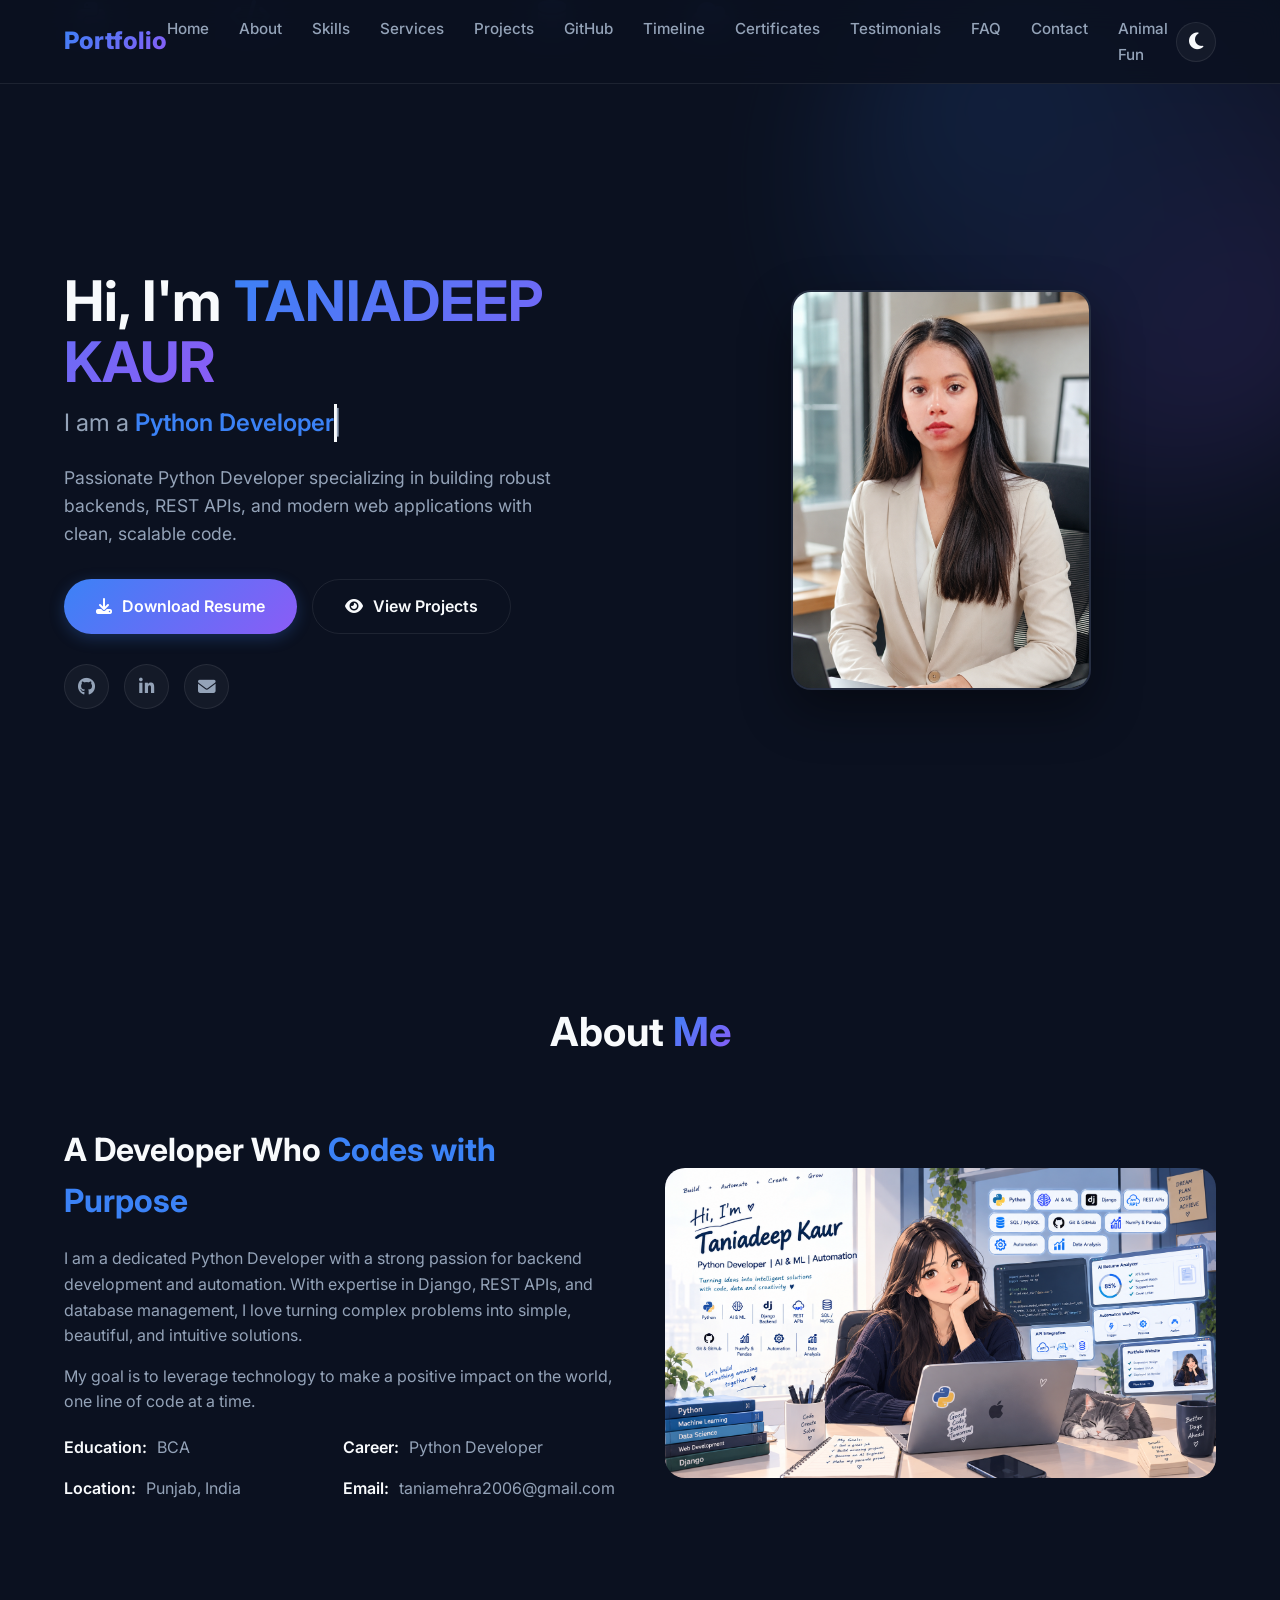
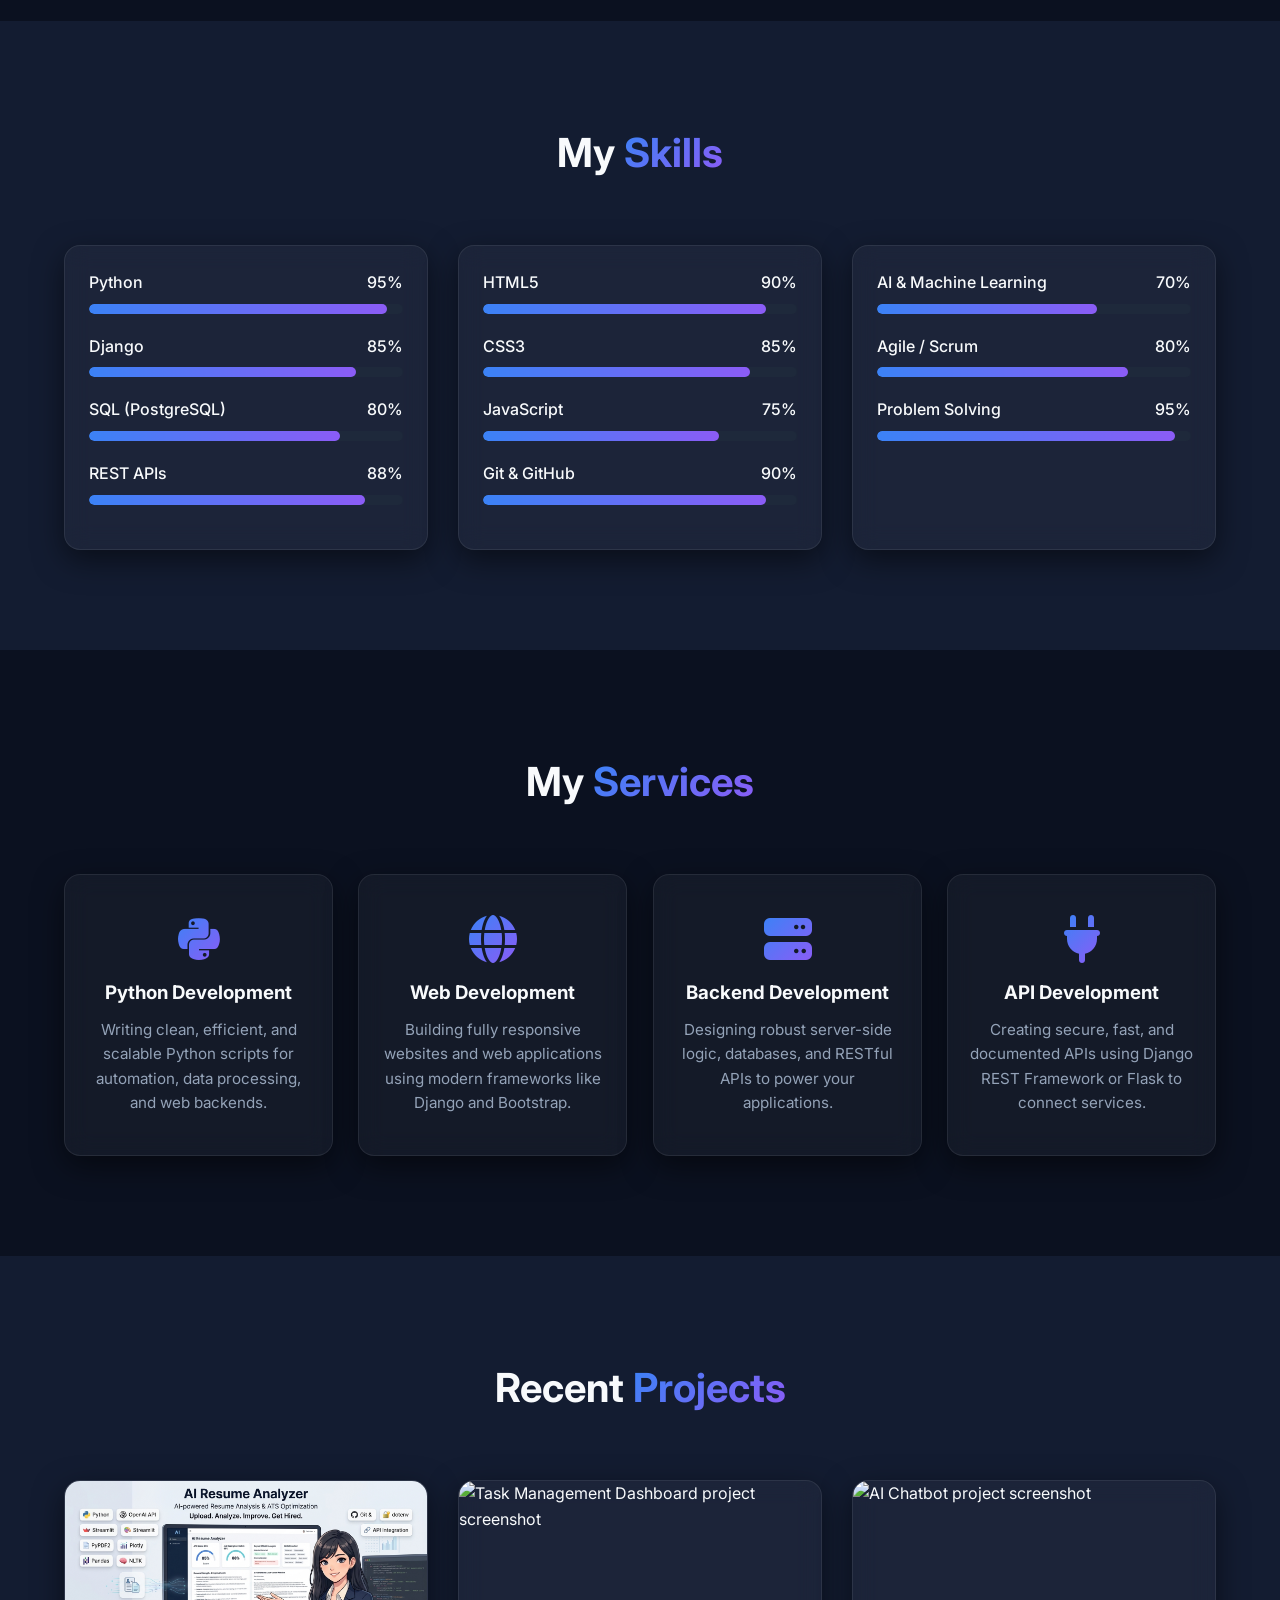
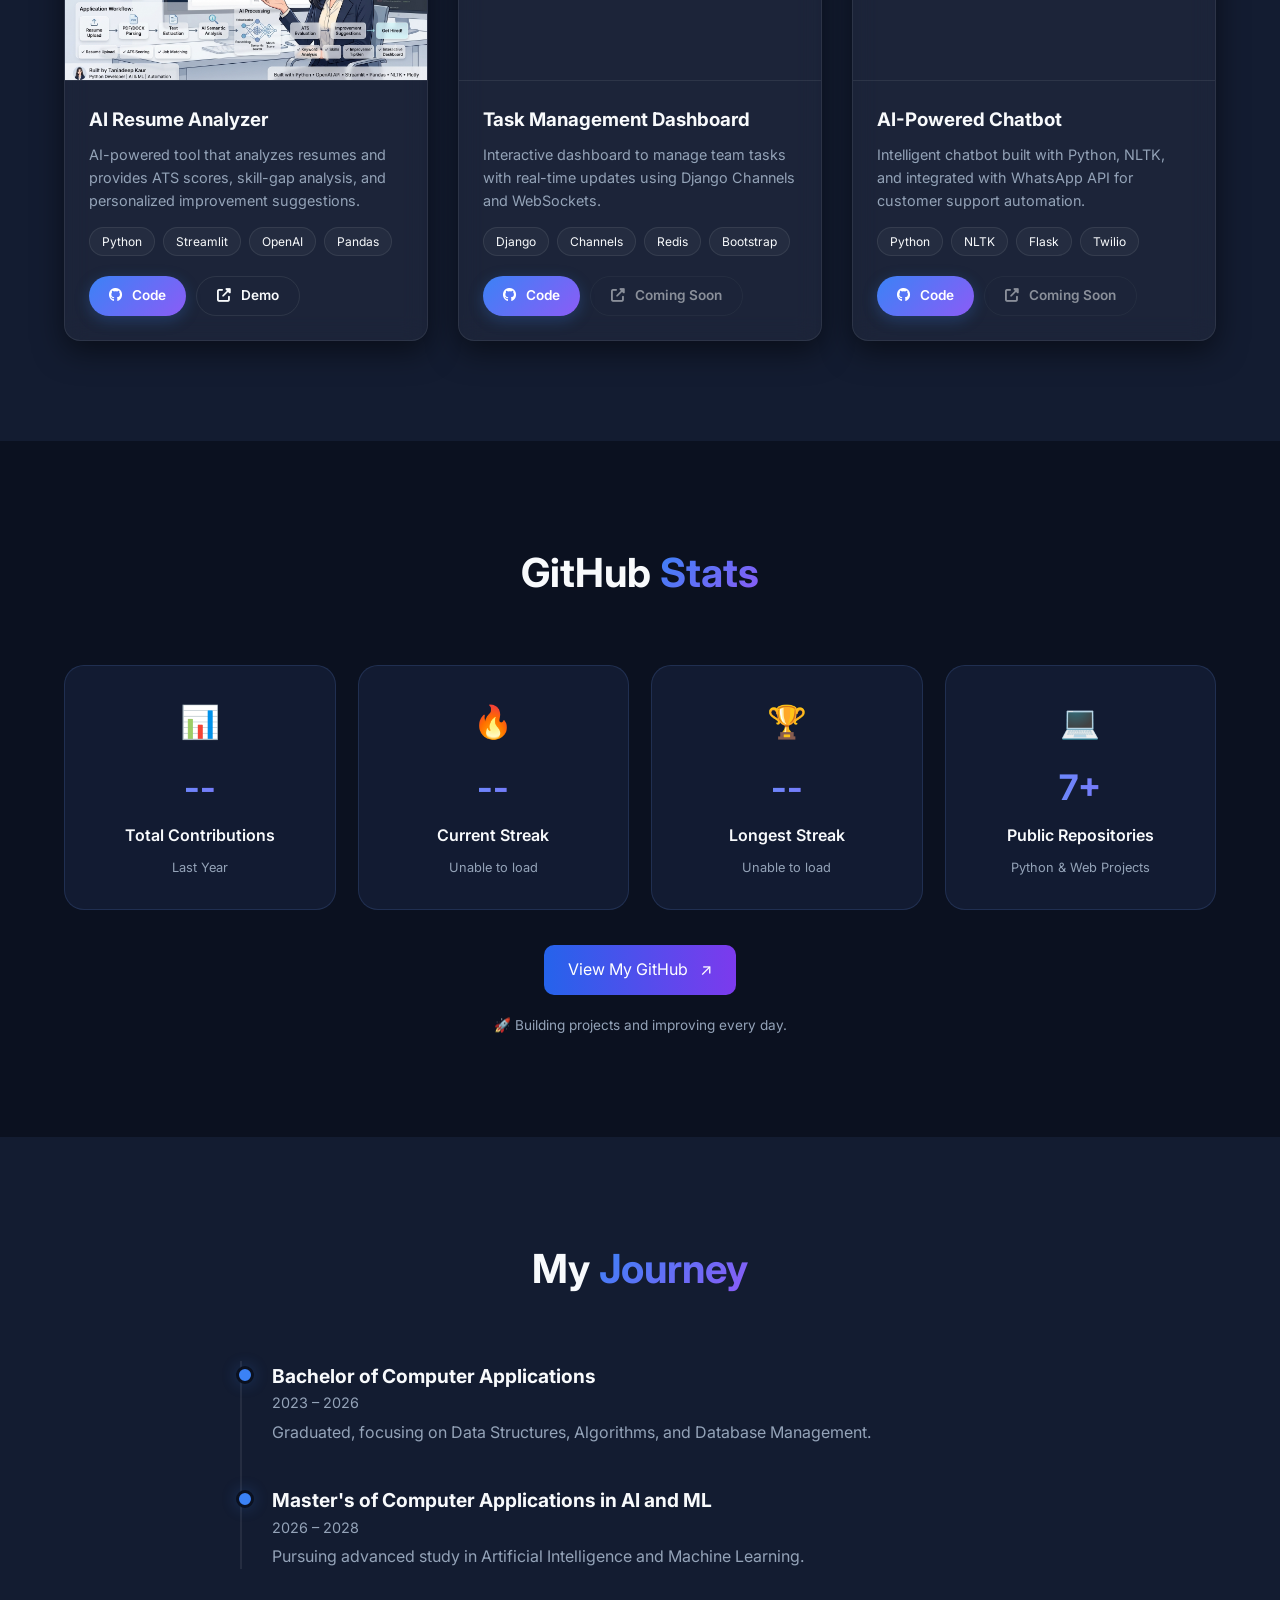
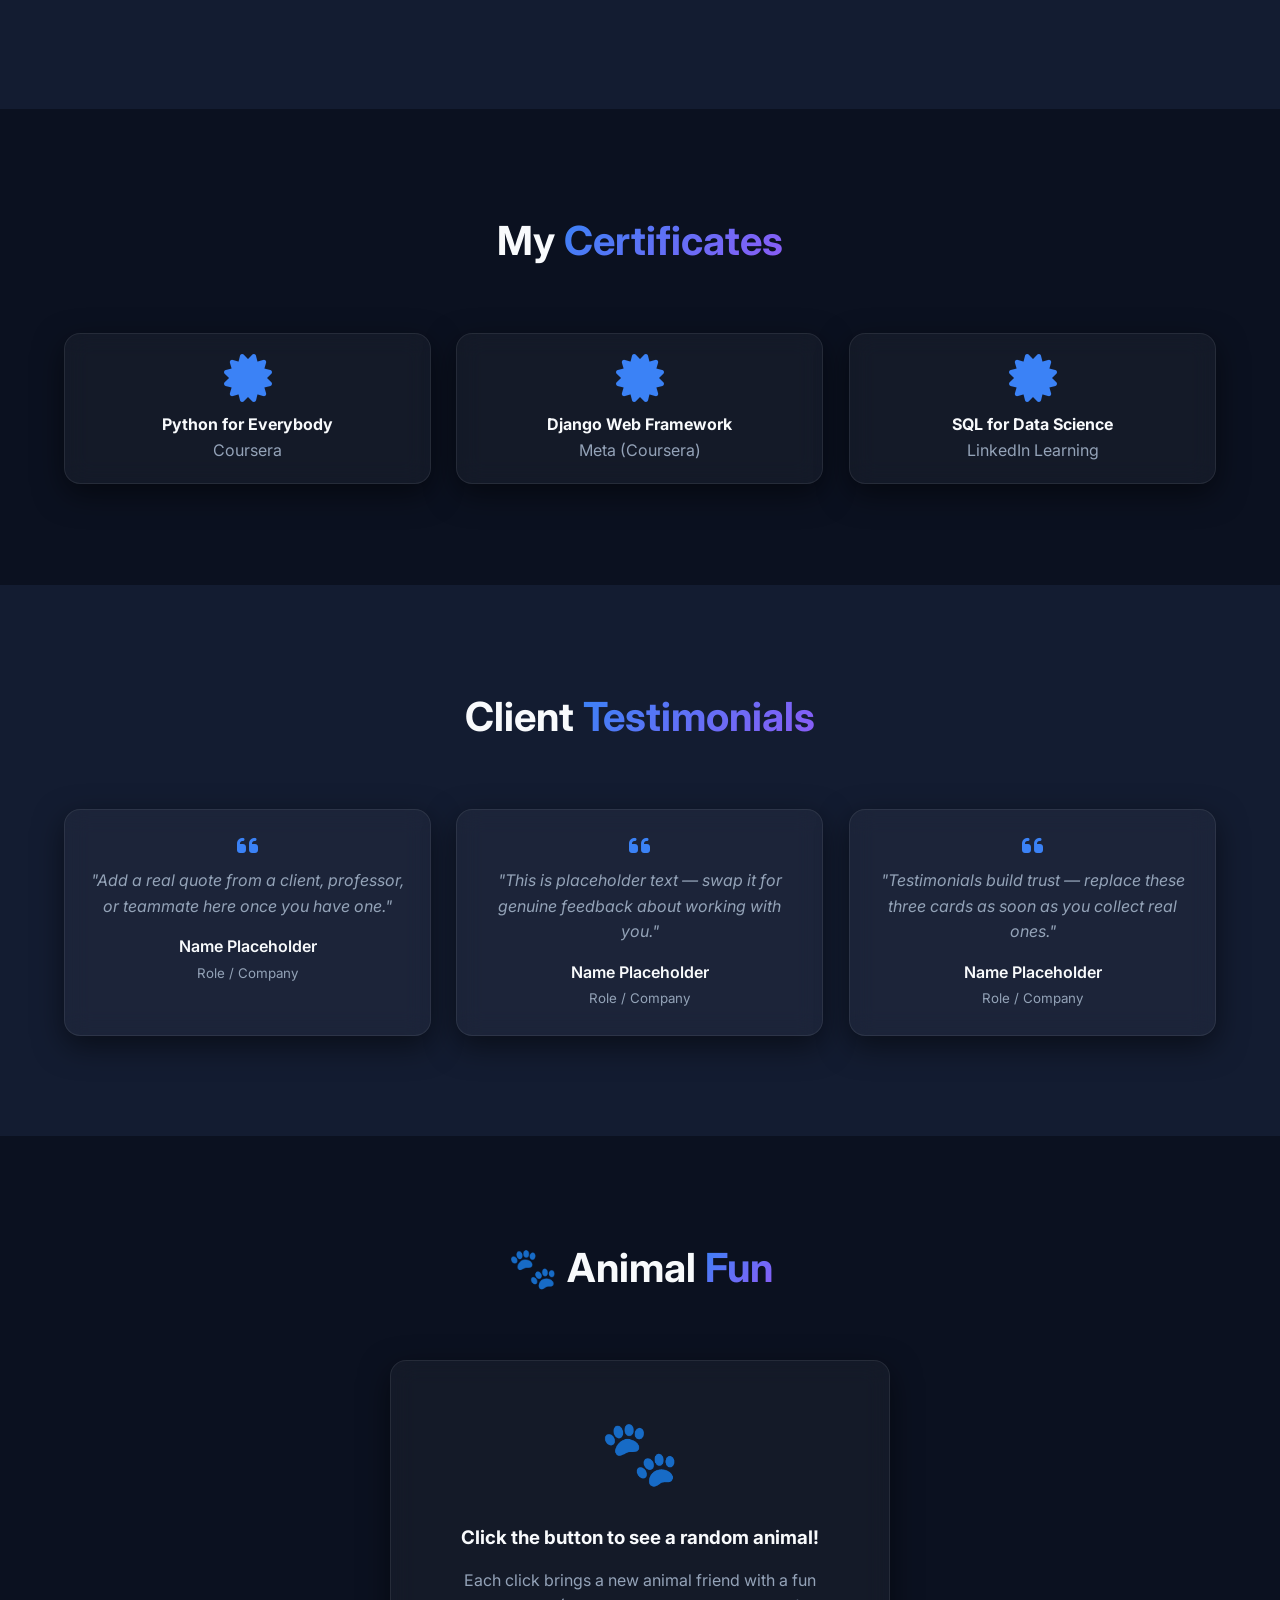
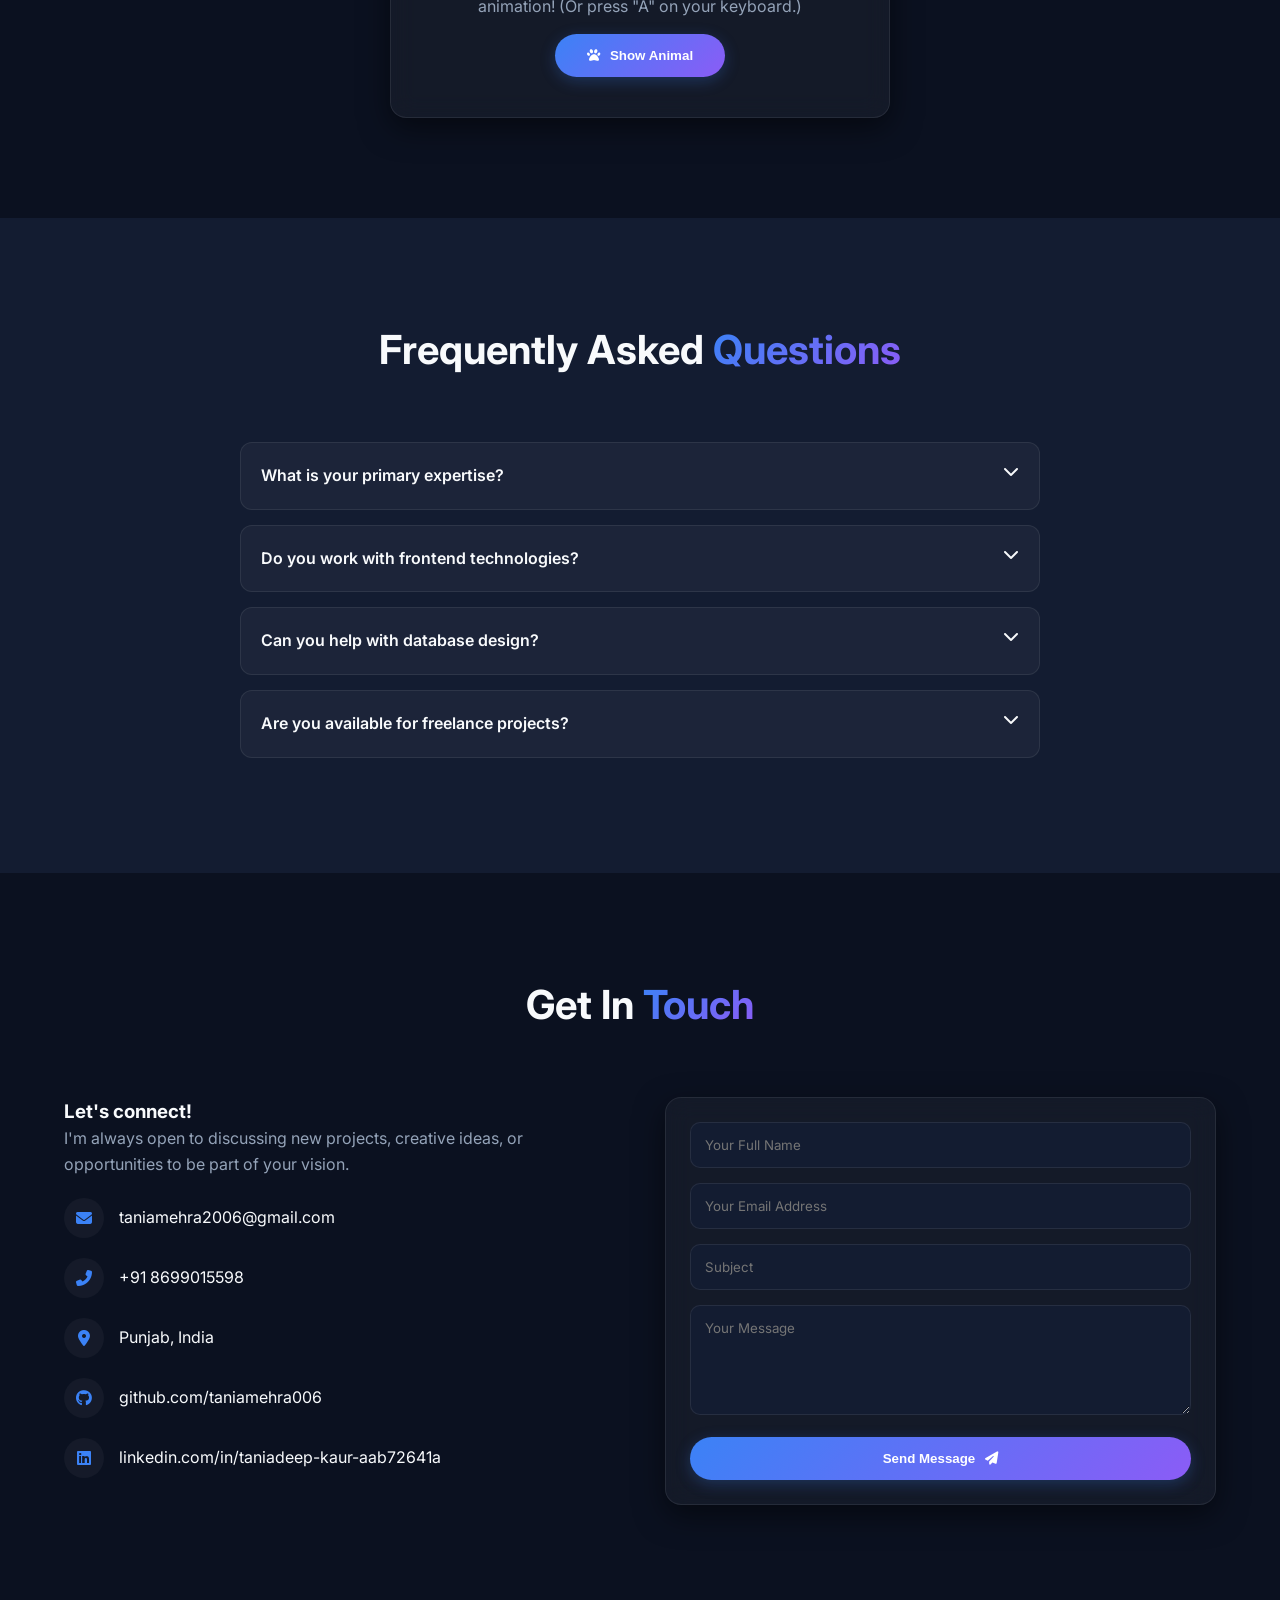
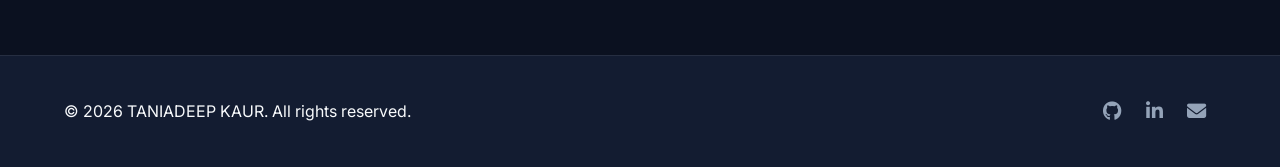
==== commit 4eb7ada8: "update code" ====
--- a/index.html
+++ b/index.html
@@ -223,7 +223,6 @@
             </div>
         </div>
     </section>
-
 <!-- ============================================
      GITHUB STATISTICS
 ============================================ -->
@@ -238,59 +237,23 @@
 
             <div class="stat-card">
                 <div class="stat-icon">📊</div>
-                <div class="stat-card">
-    <div class="stat-icon">📊</div>
-    <h3 id="github-total">--</h3>
-    <p>Total Contributions</p>
-    <span>Last Year</span>
-</div>
-
-<div class="stat-card">
-    <div class="stat-icon">🔥</div>
-    <h3 id="github-streak">--</h3>
-    <p>Current Streak</p>
-    <span id="github-streak-dates">Loading...</span>
-</div>
+                <h3 id="github-total">--</h3>
                 <p>Total Contributions</p>
                 <span>Last Year</span>
             </div>
 
             <div class="stat-card">
                 <div class="stat-icon">🔥</div>
-                <div class="stat-card">
-    <div class="stat-icon">📊</div>
-    <h3 id="github-total">--</h3>
-    <p>Total Contributions</p>
-    <span>Last Year</span>
-</div>
-
-<div class="stat-card">
-    <div class="stat-icon">🔥</div>
-    <h3 id="github-streak">--</h3>
-    <p>Current Streak</p>
-    <span id="github-streak-dates">Loading...</span>
-</div>
+                <h3 id="github-streak">--</h3>
                 <p>Current Streak</p>
-                <span>Sep 21 – Sep 23</span>
+                <span id="github-streak-dates">Loading...</span>
             </div>
 
             <div class="stat-card">
                 <div class="stat-icon">🏆</div>
-                <div class="stat-card">
-    <div class="stat-icon">📊</div>
-    <h3 id="github-total">--</h3>
-    <p>Total Contributions</p>
-    <span>Last Year</span>
-</div>
-
-<div class="stat-card">
-    <div class="stat-icon">🔥</div>
-    <h3 id="github-streak">--</h3>
-    <p>Current Streak</p>
-    <span id="github-streak-dates">Loading...</span>
-</div>
+                <h3 id="github-longest-streak">--</h3>
                 <p>Longest Streak</p>
-                <span>Sep 21 – Sep 23</span>
+                <span id="github-longest-streak-dates">Loading...</span>
             </div>
 
             <div class="stat-card">
@@ -317,7 +280,6 @@
 
     </div>
 </section>
-
     <!-- ============================================
     TIMELINE SECTION
     ============================================ -->
--- a/CSS/style.css
+++ b/CSS/style.css
@@ -400,7 +400,7 @@
 
 .hero-image-wrapper .hero-img {
     width: 300px;
-    height: 300px;
+    height: 400px;
     object-fit: cover;
     border-radius: 20px;
     border: 2px solid var(--border-color);
@@ -628,6 +628,7 @@
     margin: 5px 0;
     background: linear-gradient(90deg, #58a6ff, #8b5cf6);
     -webkit-background-clip: text;
+    background-clip: text;
     -webkit-text-fill-color: transparent;
 }
 
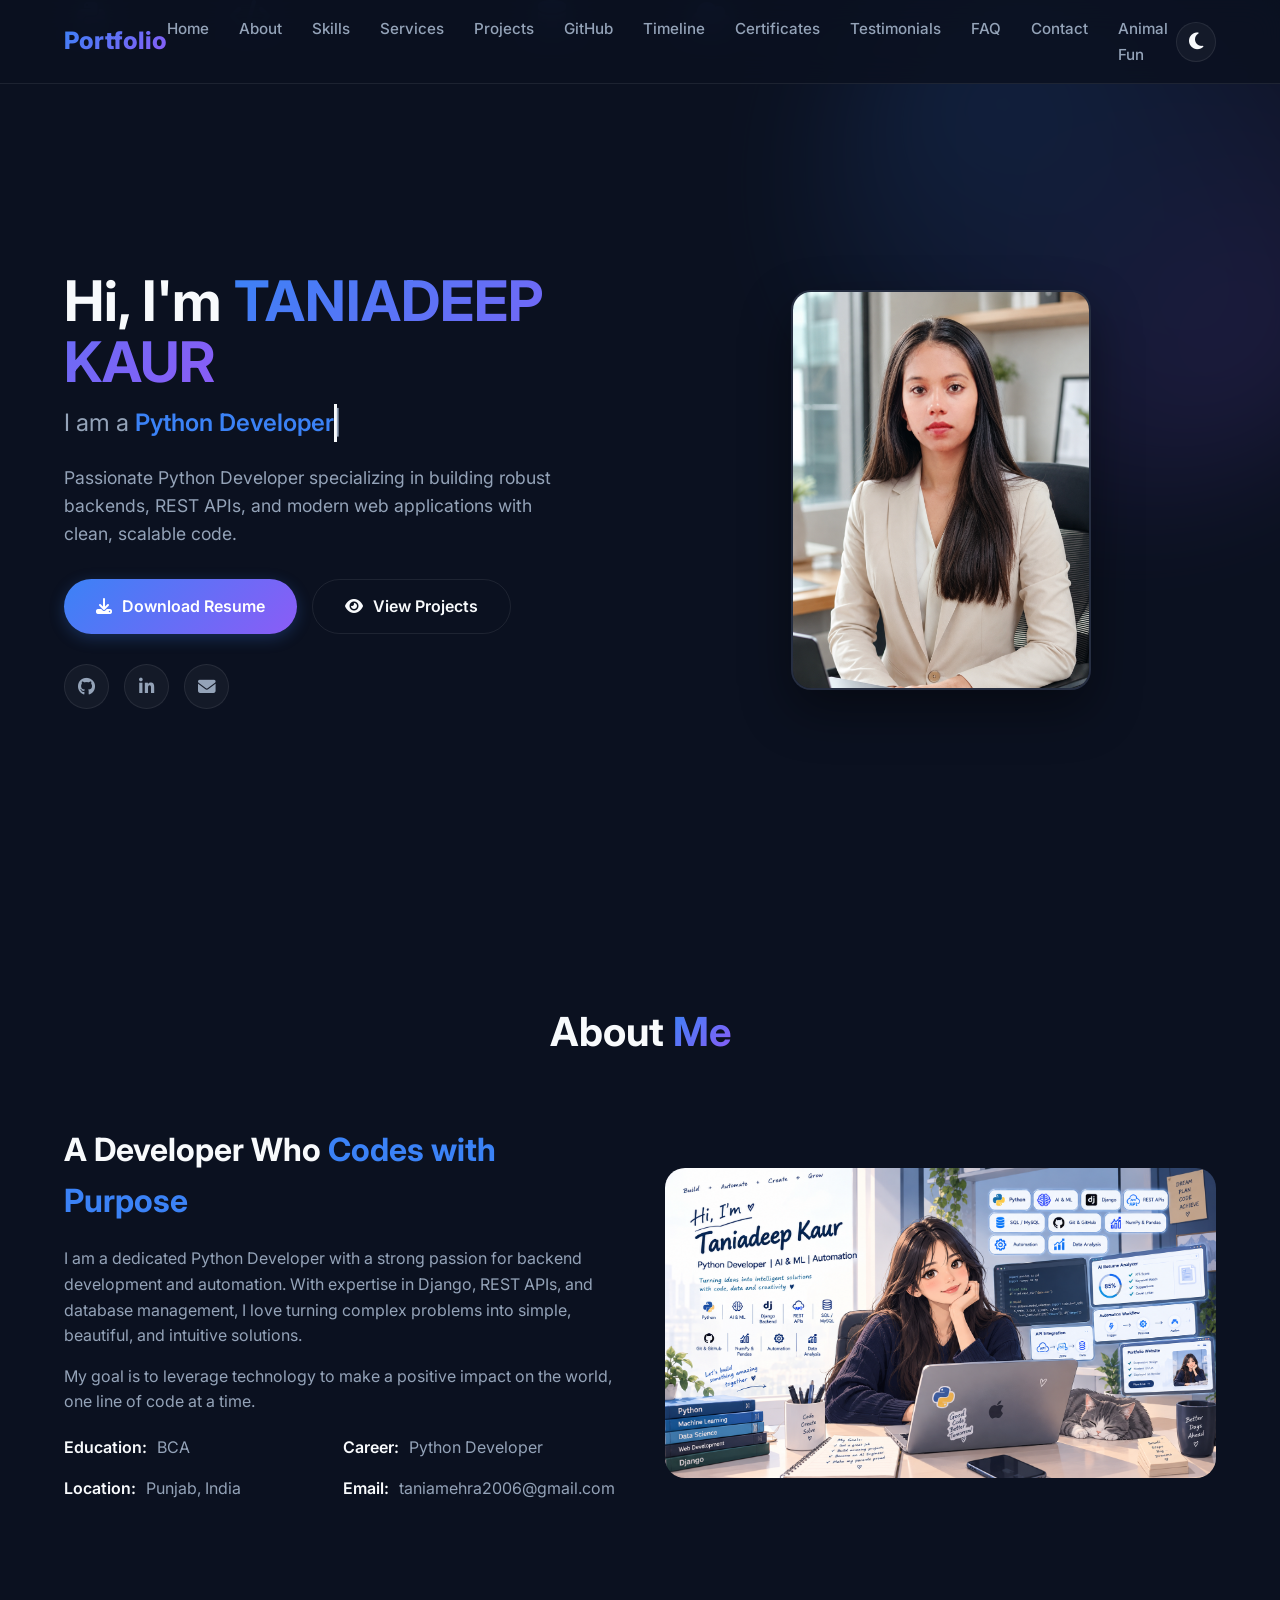
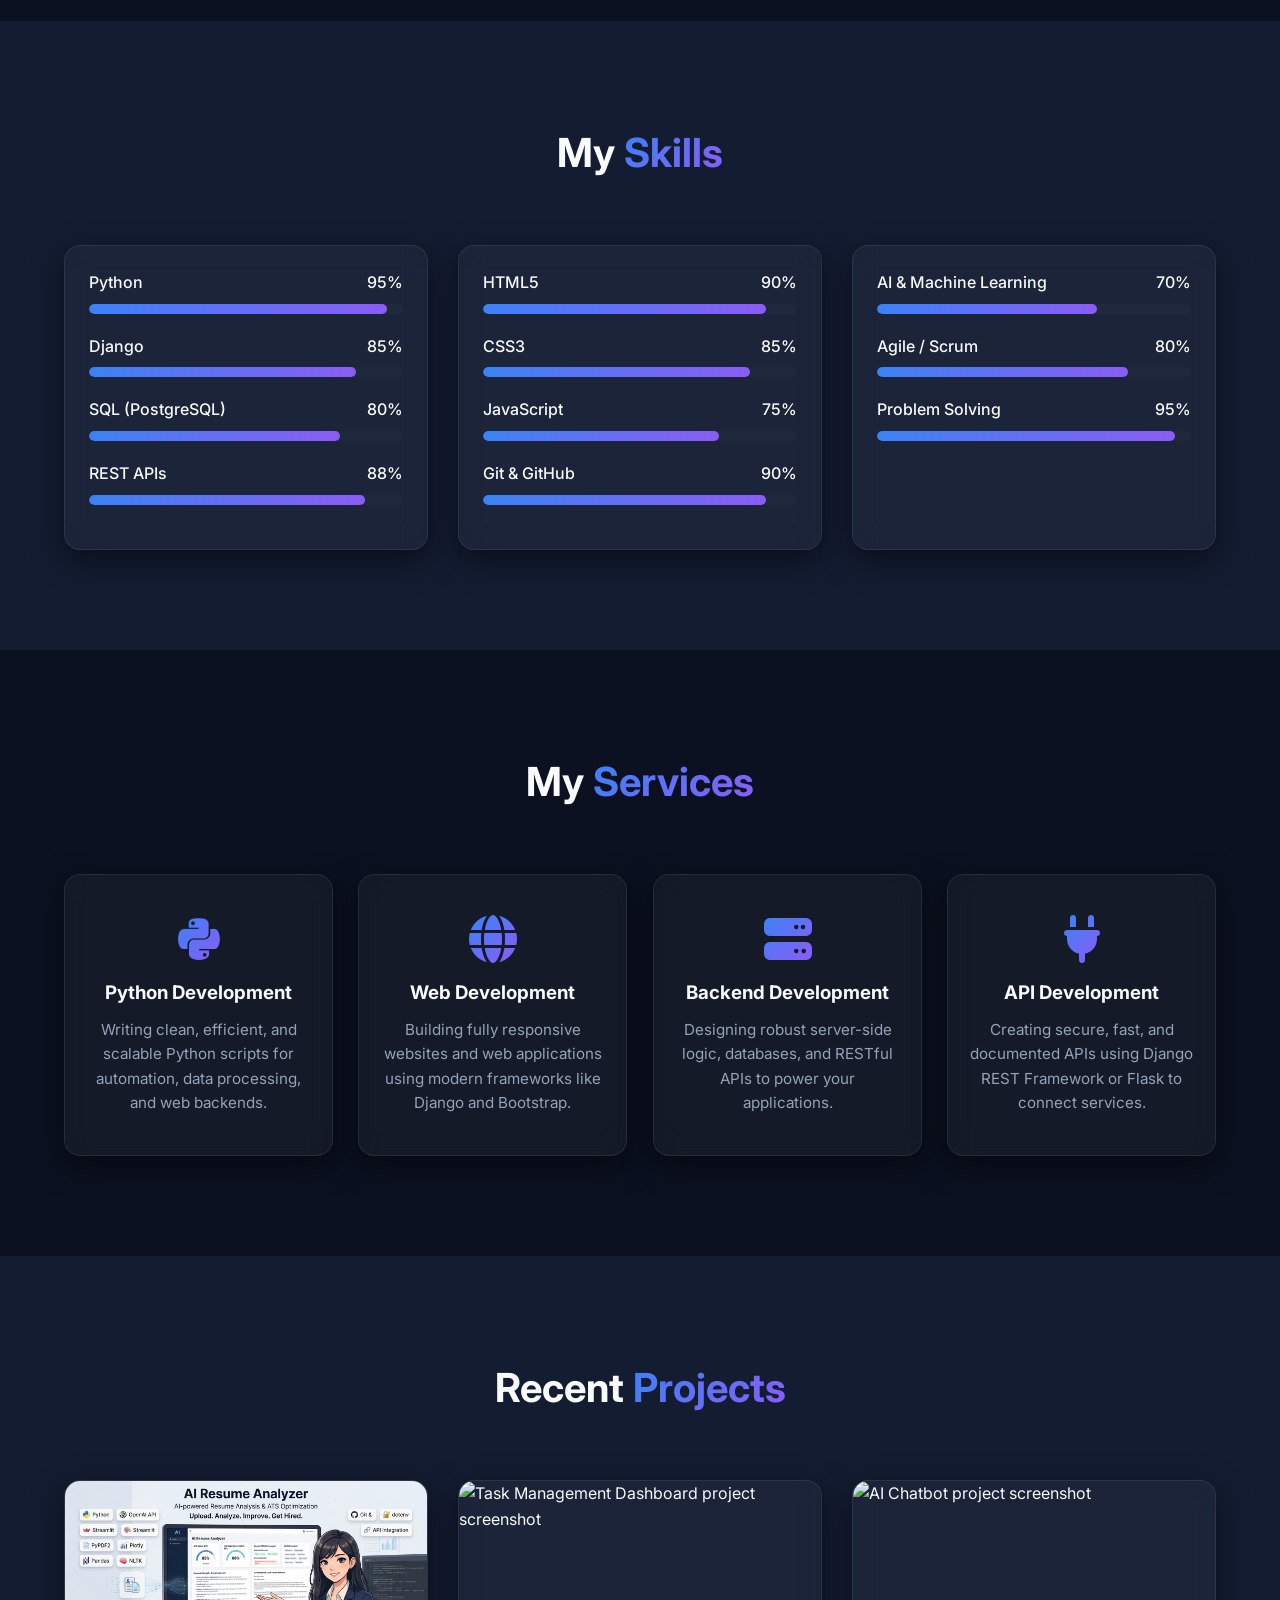
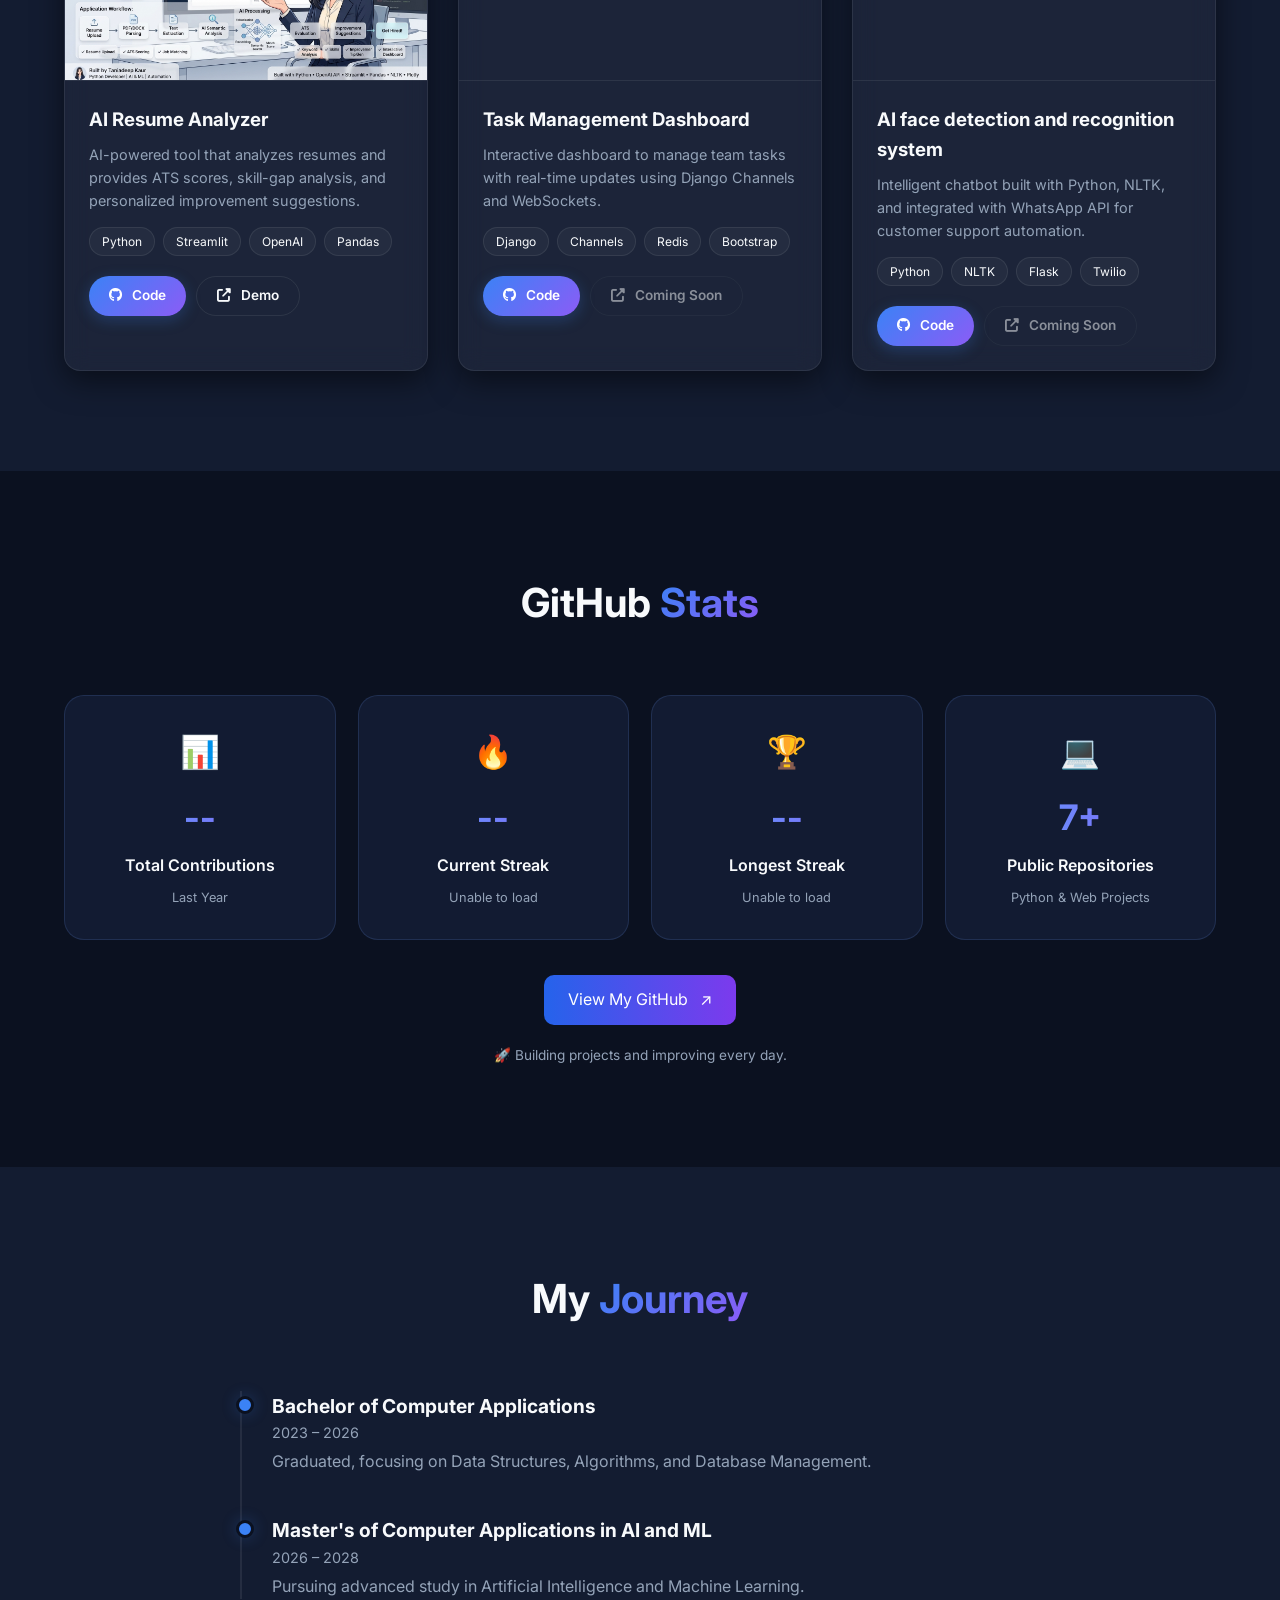
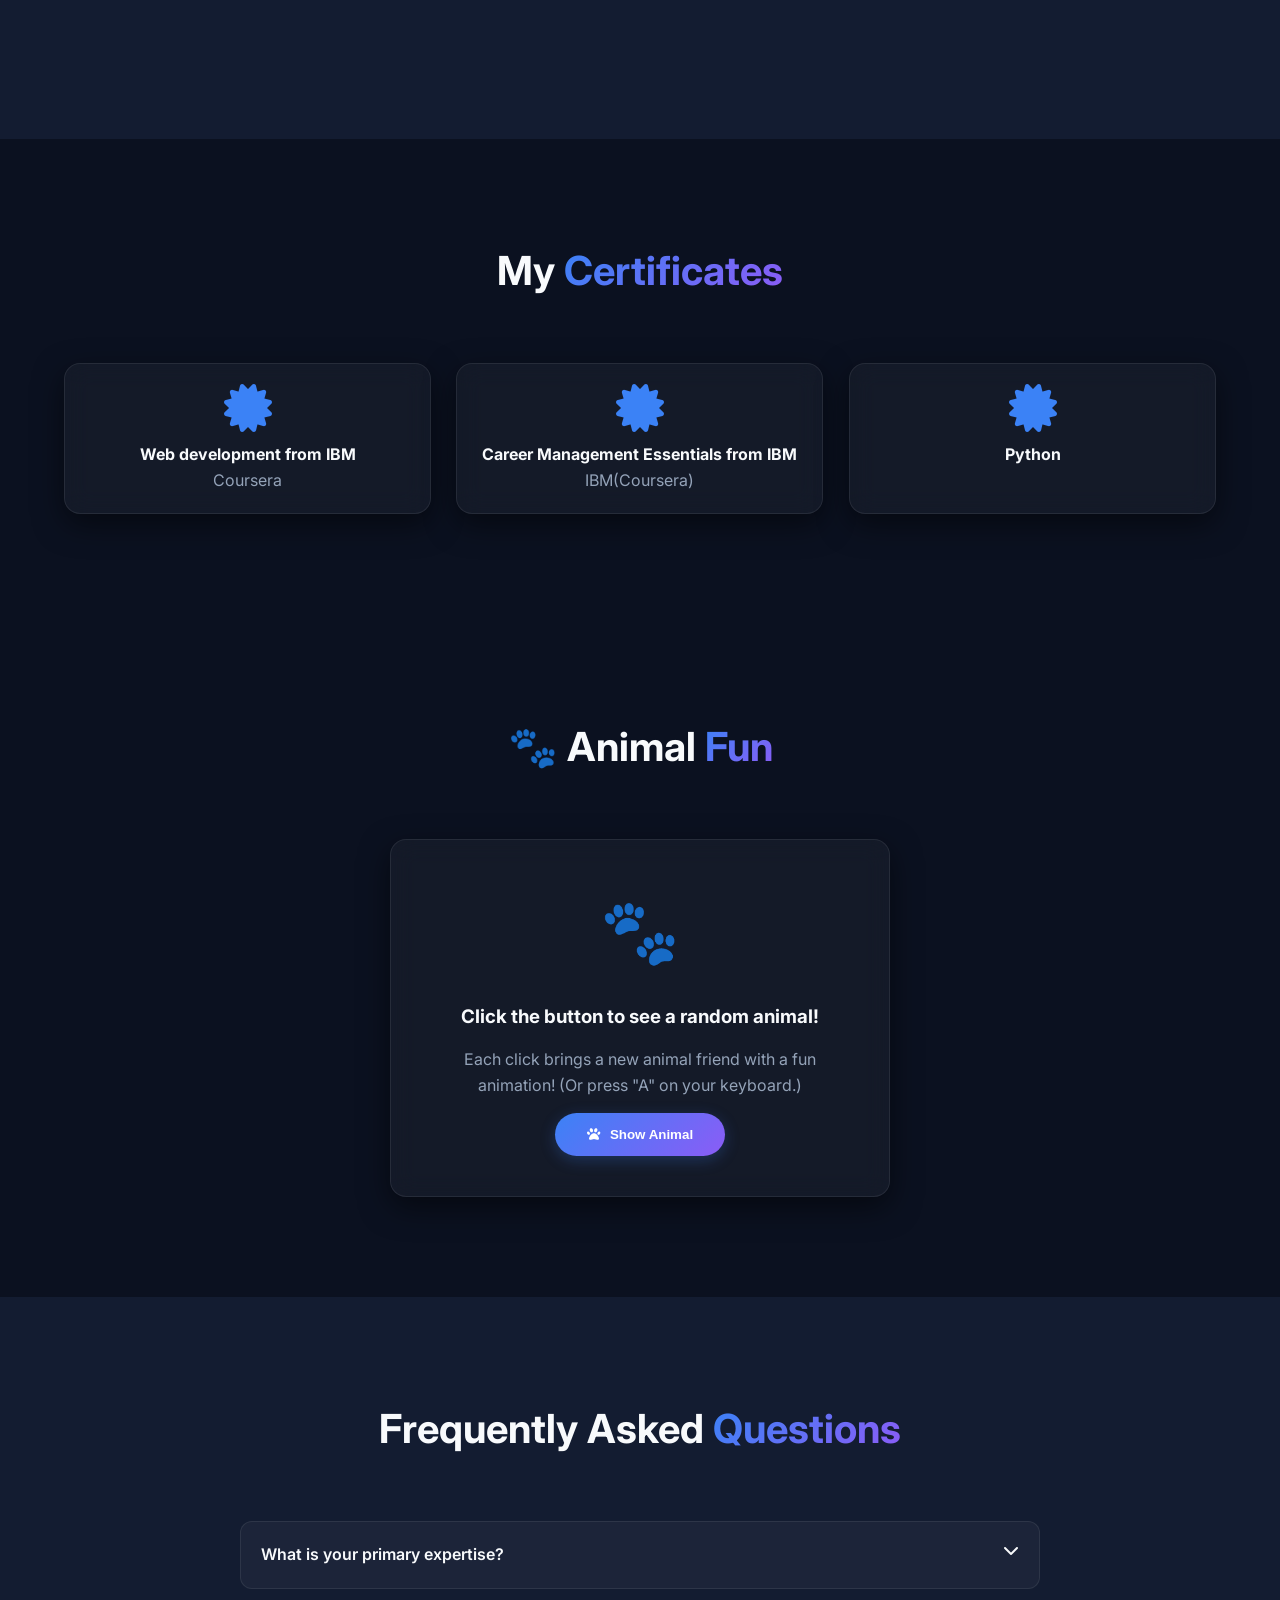
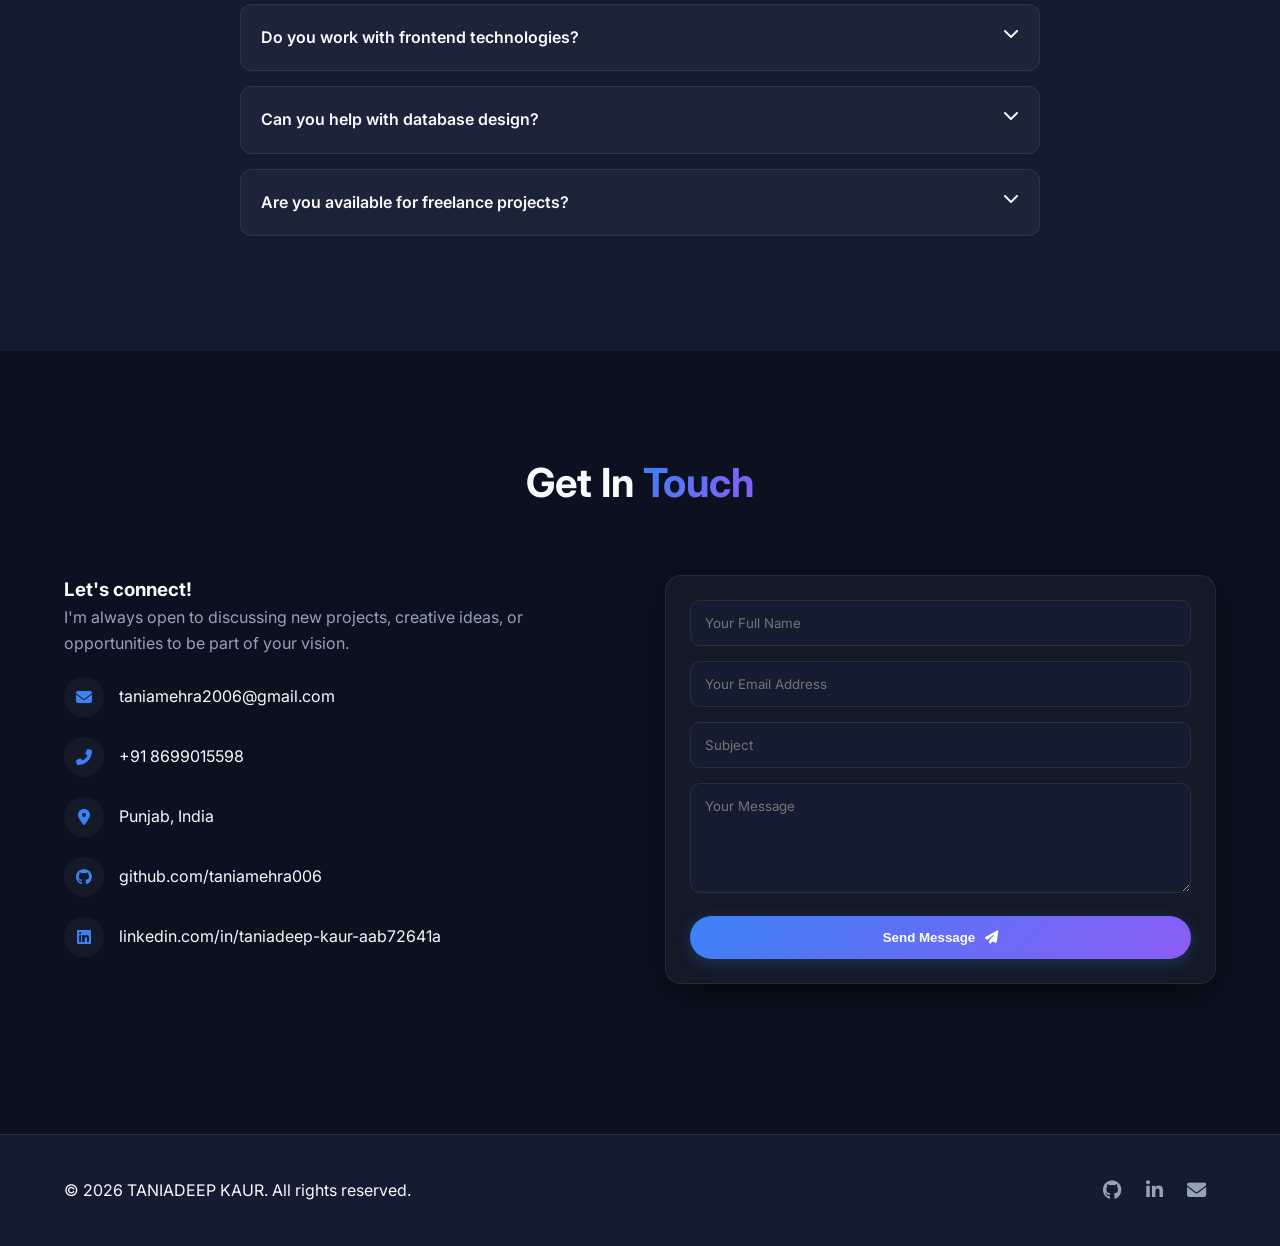
==== commit a890e34b: "Updated project" ====
--- a/index.html
+++ b/index.html
@@ -211,7 +211,8 @@
                 <div class="project-card glass-card tilt-card">
                     <img src="https://images.unsplash.com/photo-1555421689-d68471e189f2?auto=format&fit=crop&w=800&q=80" alt="AI Chatbot project screenshot" loading="lazy">
                     <div class="project-body">
-                        <h3>AI-Powered Chatbot</h3>
+                        <h3>AI face detection and recognition system 
+                        </h3>
                         <p>Intelligent chatbot built with Python, NLTK, and integrated with WhatsApp API for customer support automation.</p>
                         <div class="project-tech"><span>Python</span><span>NLTK</span><span>Flask</span><span>Twilio</span></div>
                         <div class="project-actions">
@@ -310,51 +311,23 @@
             <div class="cert-grid reveal">
                 <div class="glass-card tilt-card" style="text-align:center; padding: 20px;">
                     <i class="fas fa-certificate" style="font-size:3rem; color:var(--accent-1); margin-bottom:10px;"></i>
-                    <h4>Python for Everybody</h4>
+                    <h4>Web development from IBM</h4>
                     <p style="color:var(--text-secondary);">Coursera</p>
                 </div>
                 <div class="glass-card tilt-card" style="text-align:center; padding: 20px;">
                     <i class="fas fa-certificate" style="font-size:3rem; color:var(--accent-1); margin-bottom:10px;"></i>
-                    <h4>Django Web Framework</h4>
-                    <p style="color:var(--text-secondary);">Meta (Coursera)</p>
+                    <h4>Career Management Essentials from IBM</h4>
+                    <p style="color:var(--text-secondary);">IBM(Coursera)</p>
                 </div>
                 <div class="glass-card tilt-card" style="text-align:center; padding: 20px;">
                     <i class="fas fa-certificate" style="font-size:3rem; color:var(--accent-1); margin-bottom:10px;"></i>
-                    <h4>SQL for Data Science</h4>
-                    <p style="color:var(--text-secondary);">LinkedIn Learning</p>
-                </div>
-            </div>
-        </div>
-    </section>
-
-    <!-- ============================================
-    TESTIMONIALS SECTION (New — fixes broken nav link)
-    ============================================ -->
-    <section id="testimonials" class="section-padding" style="background: var(--bg-secondary);">
-        <div class="container">
-            <h2 class="section-title reveal">Client <span>Testimonials</span></h2>
-            <div class="testimonial-grid reveal">
-                <div class="glass-card tilt-card testimonial-card">
-                    <i class="fas fa-quote-left"></i>
-                    <p>"Add a real quote from a client, professor, or teammate here once you have one."</p>
-                    <h4>Name Placeholder</h4>
-                    <small>Role / Company</small>
-                </div>
-                <div class="glass-card tilt-card testimonial-card">
-                    <i class="fas fa-quote-left"></i>
-                    <p>"This is placeholder text — swap it for genuine feedback about working with you."</p>
-                    <h4>Name Placeholder</h4>
-                    <small>Role / Company</small>
-                </div>
-                <div class="glass-card tilt-card testimonial-card">
-                    <i class="fas fa-quote-left"></i>
-                    <p>"Testimonials build trust — replace these three cards as soon as you collect real ones."</p>
-                    <h4>Name Placeholder</h4>
-                    <small>Role / Company</small>
-                </div>
-            </div>
-        </div>
-    </section>
+                    <h4>Python</h4>
+                    <p style="color:var(--text-secondary);"></p>
+                </div>
+            </div>
+        </div>
+    </section>
+        
 
     <!-- ============================================
     ANIMAL FUN SECTION
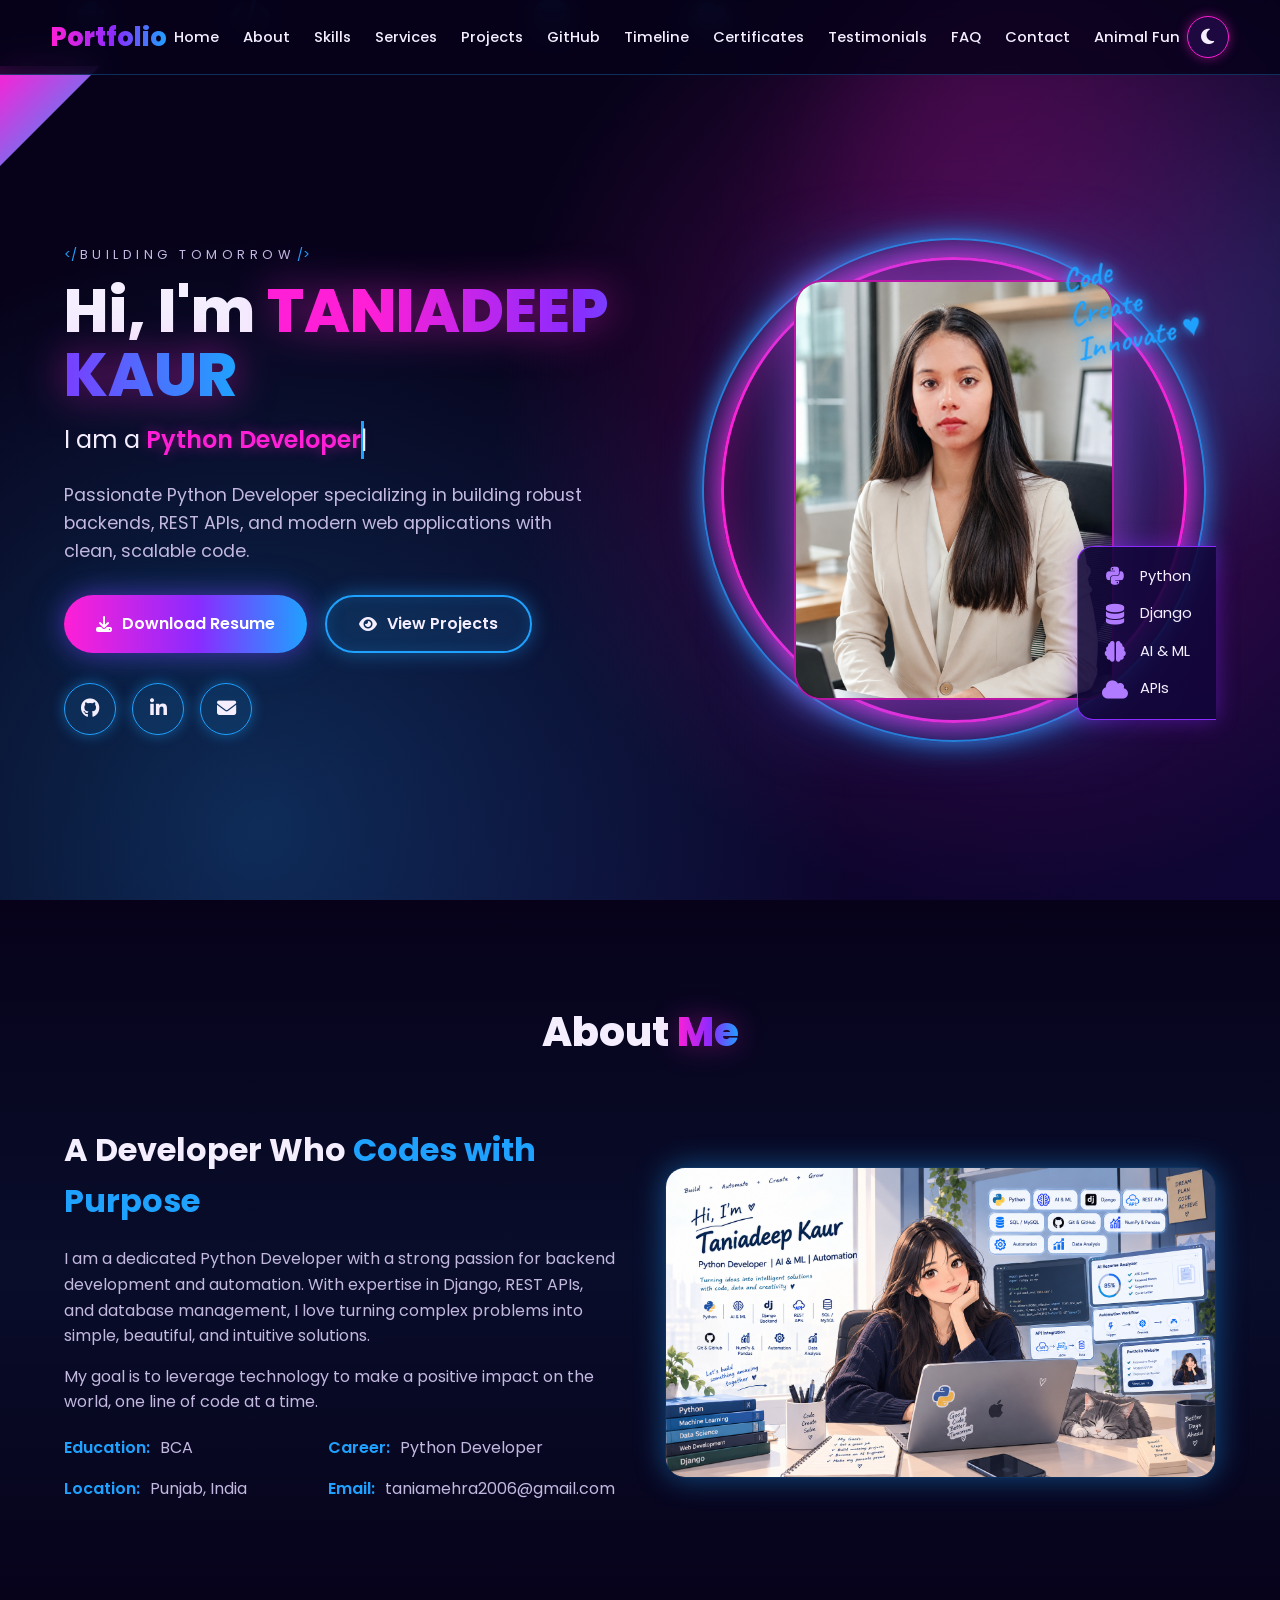
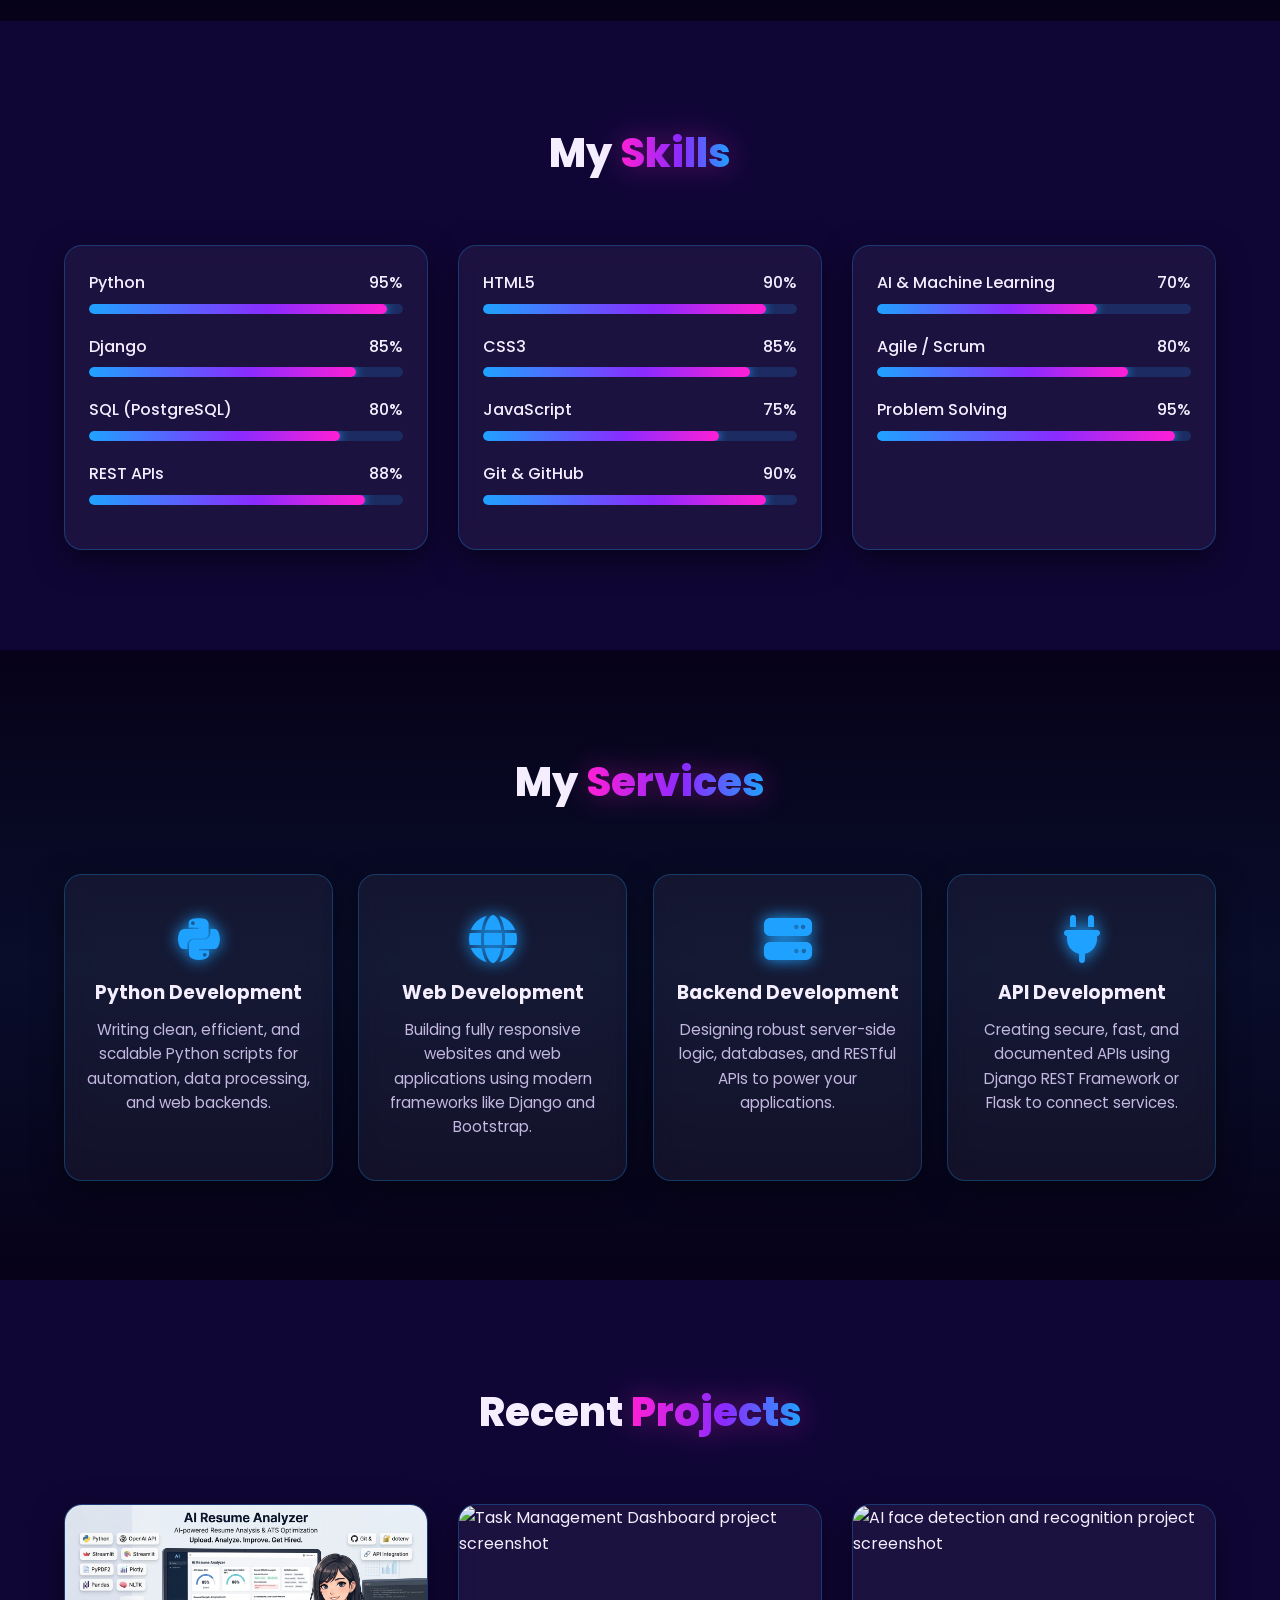
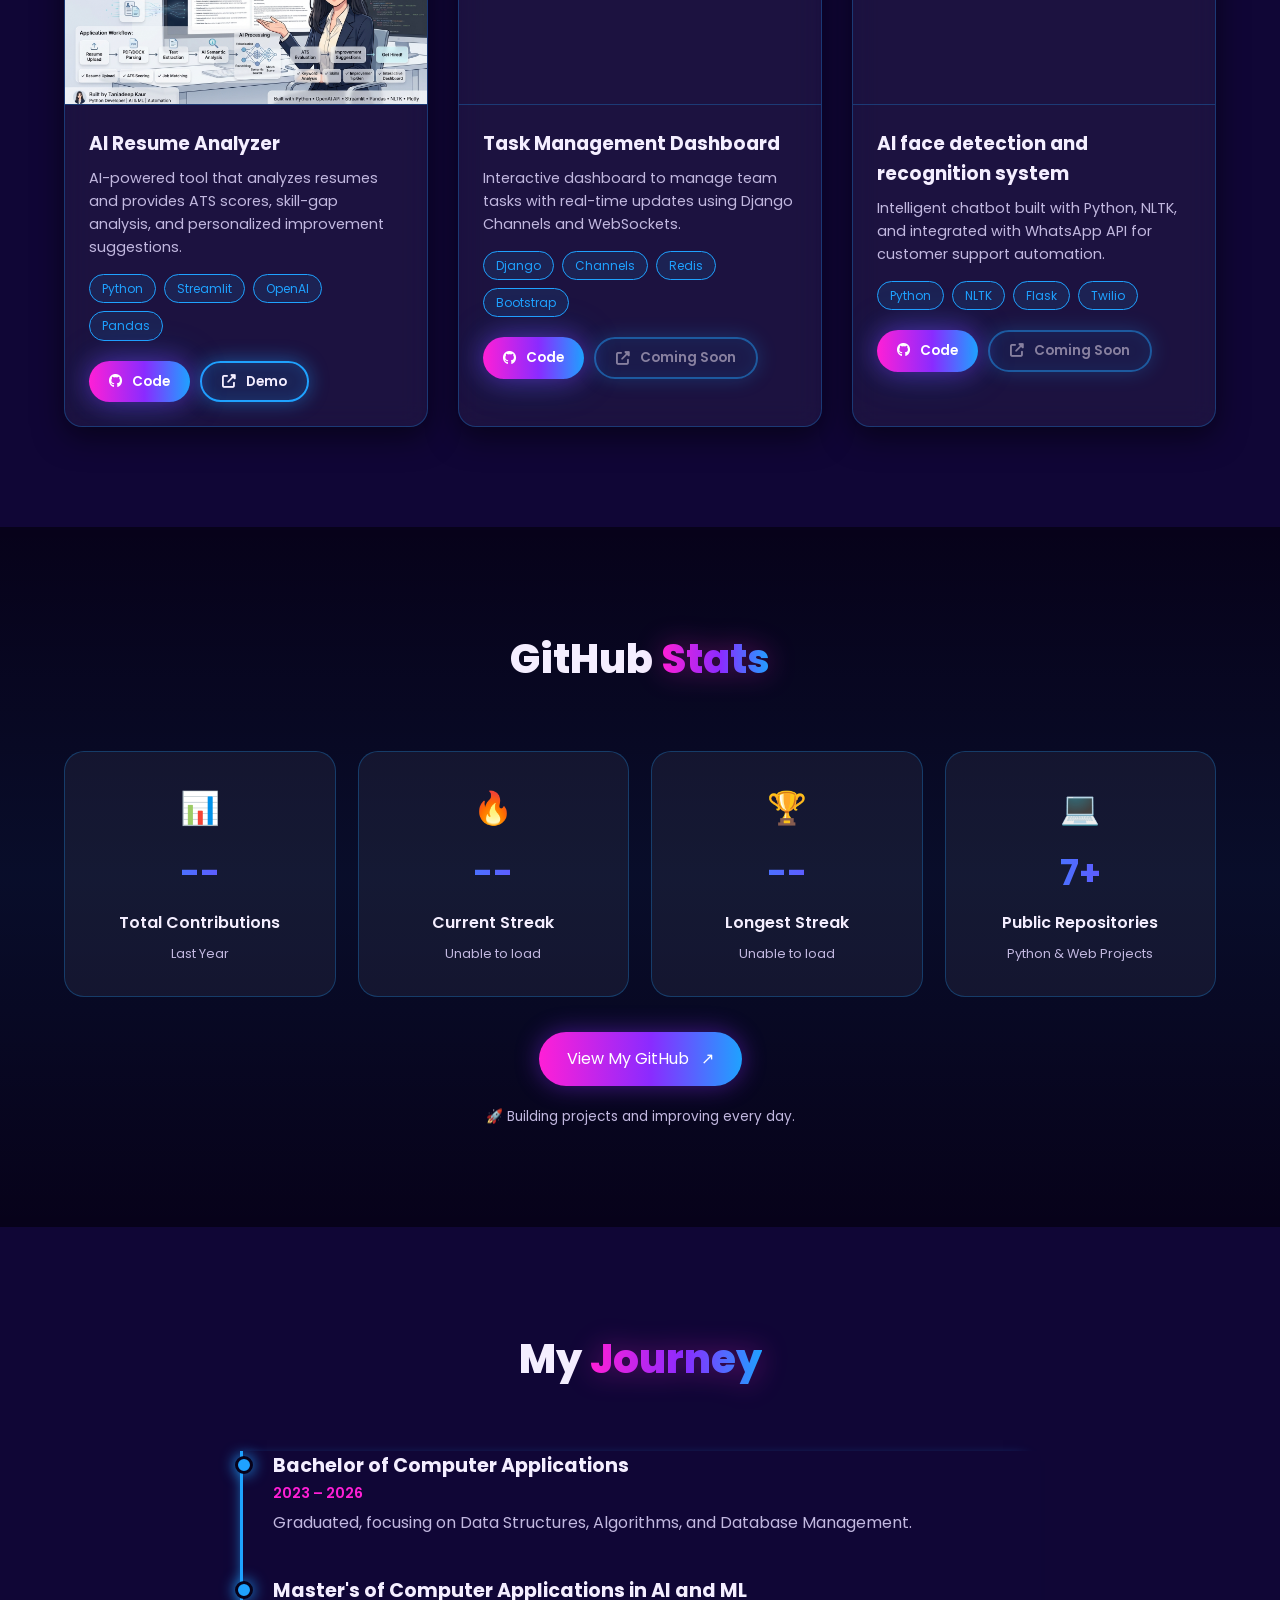
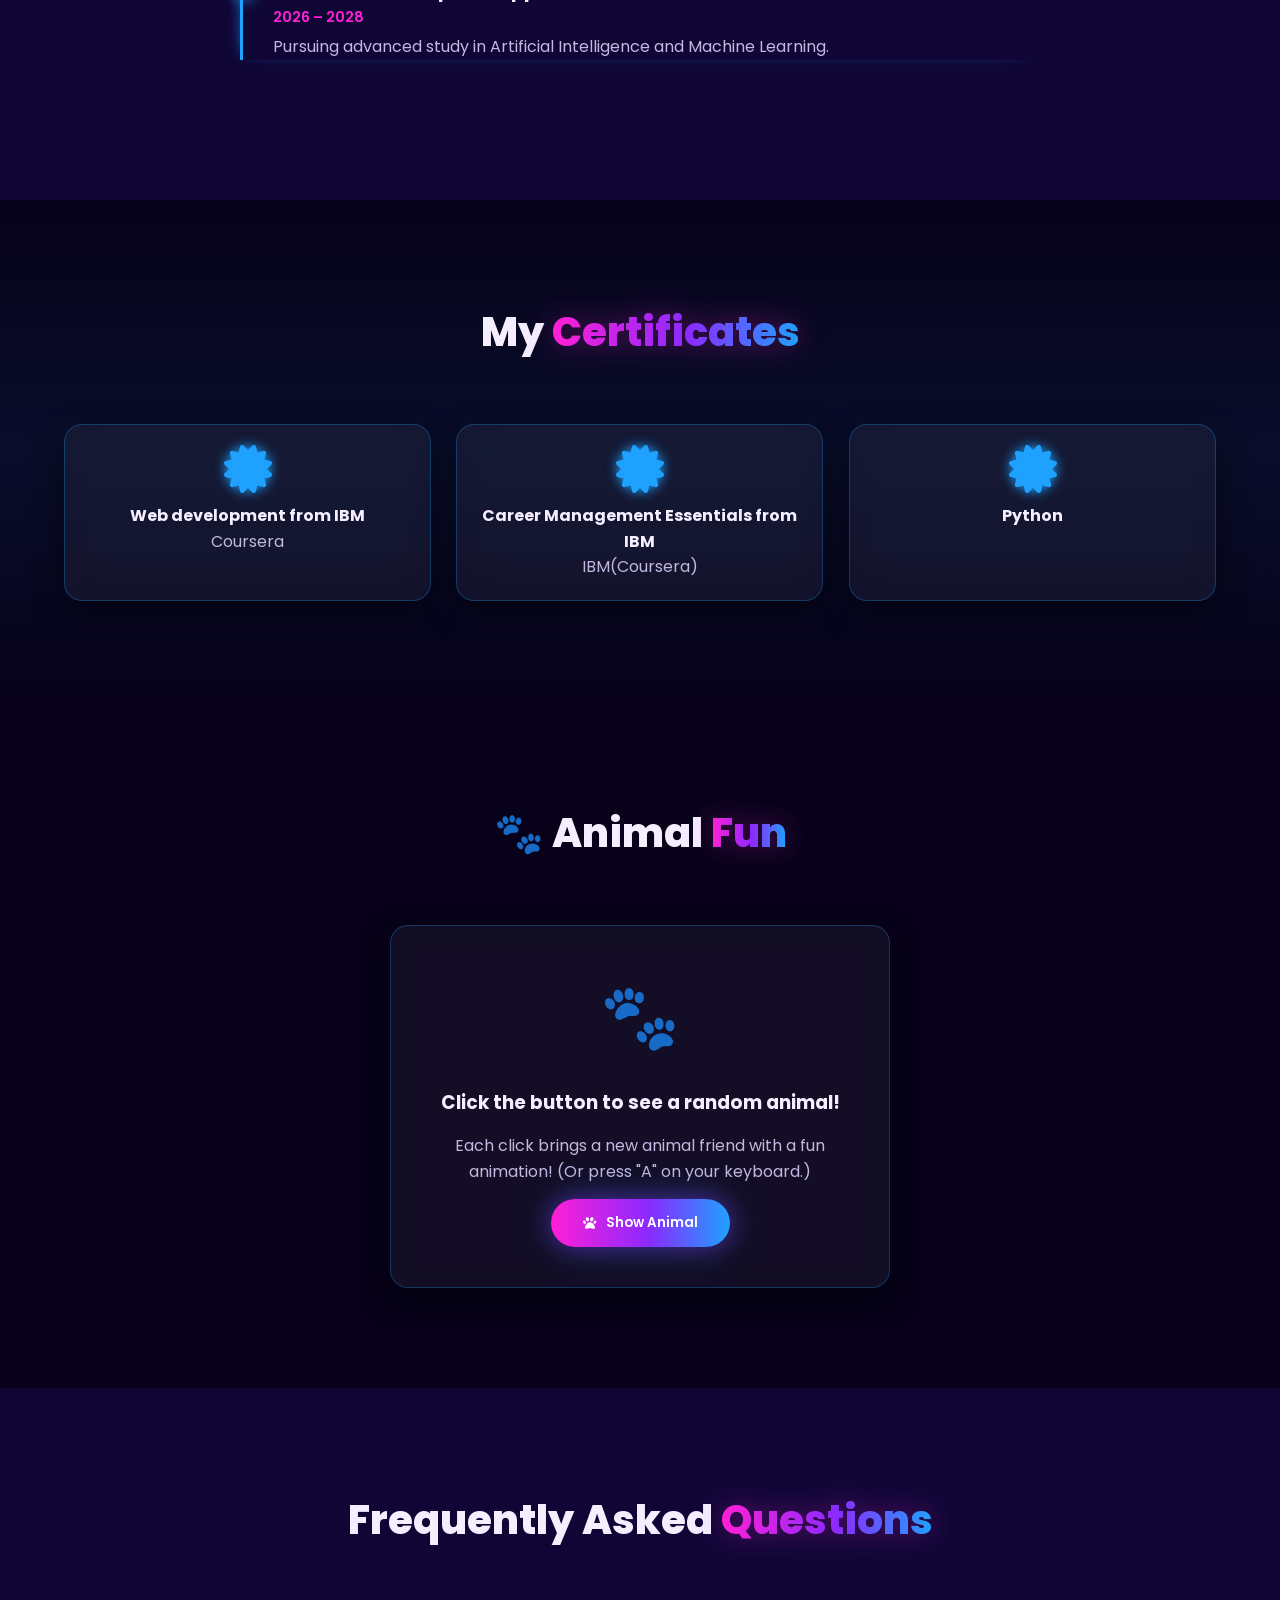
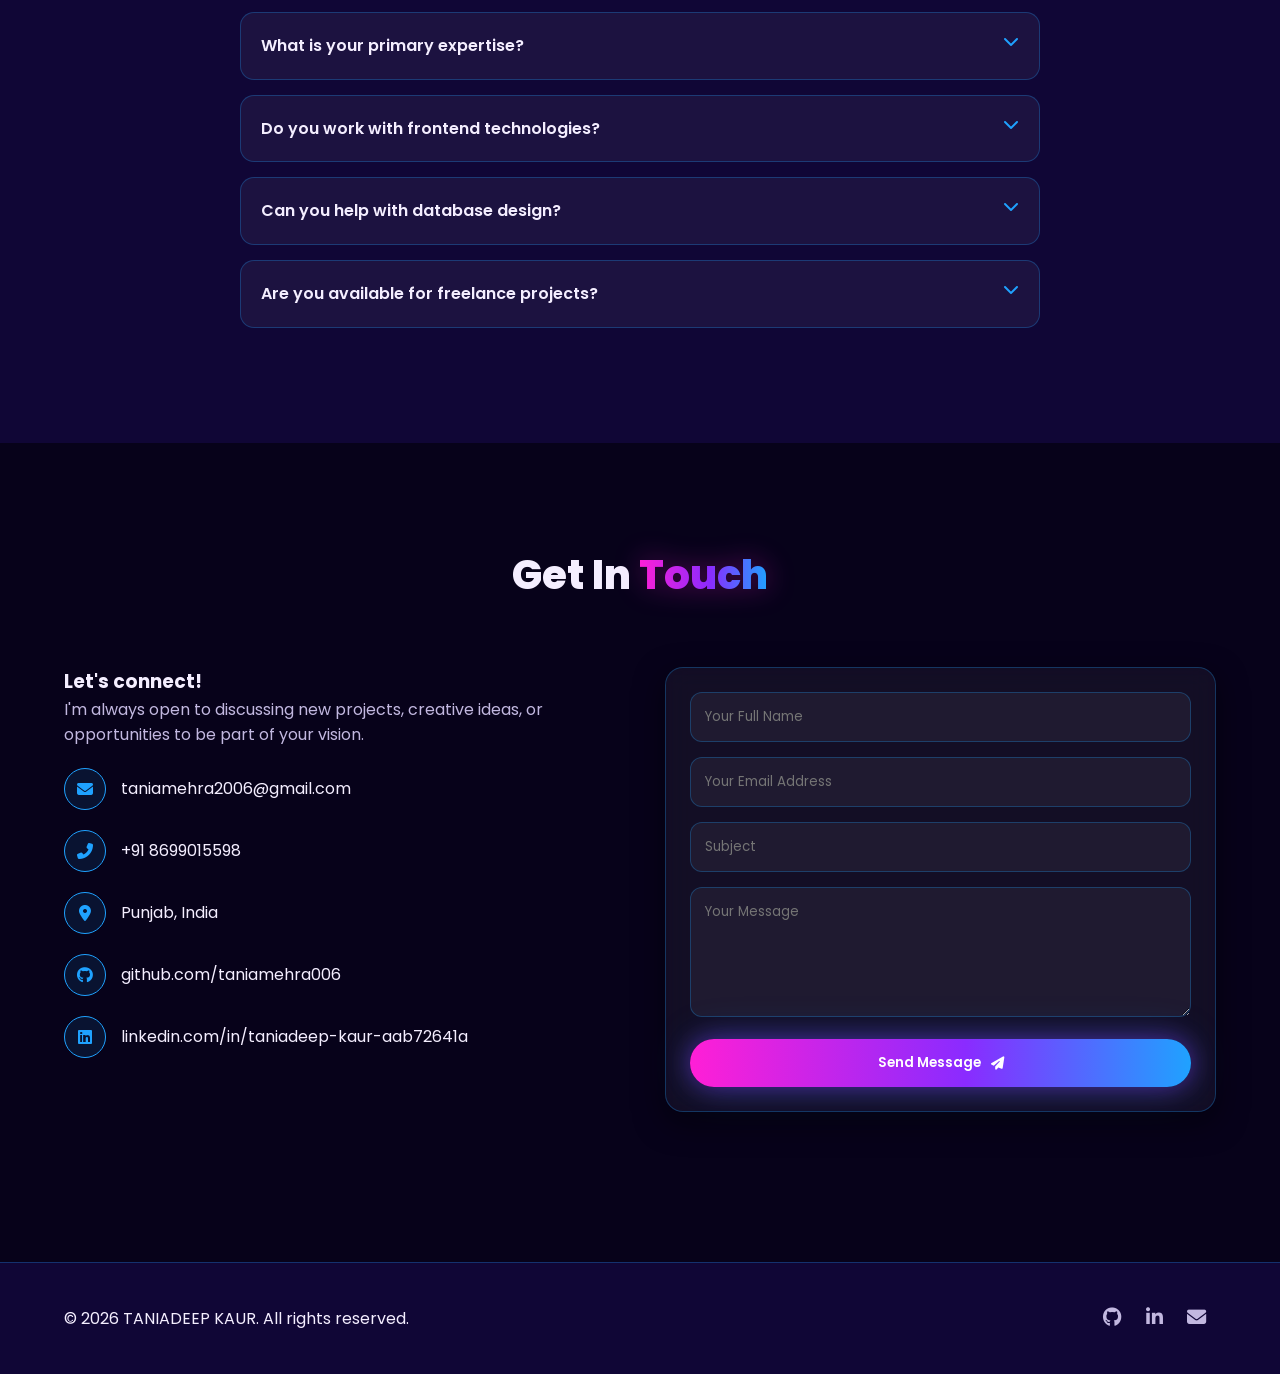
==== commit 08d1ca79: "Update website changes" ====
--- a/index.html
+++ b/index.html
@@ -6,8 +6,10 @@
     <title>Taniadeep Kaur | Python Developer Portfolio</title>
     <meta name="description" content="Taniadeep Kaur — Python Developer specializing in Django, REST APIs, and AI-powered automation." />
     <link rel="icon" type="image/x-icon" href="https://img.icons8.com/color/48/python--v1.png" />
-    <!-- Google Fonts -->
-    <link href="https://fonts.googleapis.com/css2?family=Inter:wght@300;400;500;600;700;800&display=swap" rel="stylesheet" />
+    <!-- Google Fonts (changed: Inter -> Poppins + Caveat for the neon theme) -->
+    <link rel="preconnect" href="https://fonts.googleapis.com" />
+    <link rel="preconnect" href="https://fonts.gstatic.com" crossorigin />
+    <link href="https://fonts.googleapis.com/css2?family=Poppins:wght@400;500;600;700;800&family=Caveat:wght@600&display=swap" rel="stylesheet" />
     <!-- Font Awesome for Icons -->
     <link rel="stylesheet" href="https://cdnjs.cloudflare.com/ajax/libs/font-awesome/6.4.0/css/all.min.css" />
     <!-- Main CSS -->
@@ -61,6 +63,8 @@
 
         <div class="container hero-grid">
             <div class="hero-content">
+                <!-- NEW: tagline -->
+                <p class="hero-tagline">BUILDING TOMORROW</p>
                 <h1>Hi, I'm <span>TANIADEEP KAUR</span></h1>
                 <div class="hero-typing">
                     I am a <span class="typed-text" id="typedText"></span><span class="cursor">|</span>
@@ -84,6 +88,14 @@
                     alt="Taniadeep Kaur - Developer Portrait"
                     class="hero-img tilt-card"
                 />
+                <!-- NEW: script note + skills panel -->
+                <span class="hero-script">Code<br>Create<br>Innovate &#9829;</span>
+                <ul class="hero-skills">
+                    <li><i class="fab fa-python"></i> Python</li>
+                    <li><i class="fas fa-database"></i> Django</li>
+                    <li><i class="fas fa-brain"></i> AI &amp; ML</li>
+                    <li><i class="fas fa-cloud"></i> APIs</li>
+                </ul>
             </div>
         </div>
     </section>
@@ -209,10 +221,9 @@
                     </div>
                 </div>
                 <div class="project-card glass-card tilt-card">
-                    <img src="https://images.unsplash.com/photo-1555421689-d68471e189f2?auto=format&fit=crop&w=800&q=80" alt="AI Chatbot project screenshot" loading="lazy">
+                    <img src="https://images.unsplash.com/photo-1555421689-d68471e189f2?auto=format&fit=crop&w=800&q=80" alt="AI face detection and recognition project screenshot" loading="lazy">
                     <div class="project-body">
-                        <h3>AI face detection and recognition system 
-                        </h3>
+                        <h3>AI face detection and recognition system</h3>
                         <p>Intelligent chatbot built with Python, NLTK, and integrated with WhatsApp API for customer support automation.</p>
                         <div class="project-tech"><span>Python</span><span>NLTK</span><span>Flask</span><span>Twilio</span></div>
                         <div class="project-actions">
@@ -224,63 +235,65 @@
             </div>
         </div>
     </section>
-<!-- ============================================
+
+    <!-- ============================================
      GITHUB STATISTICS
-============================================ -->
-<section id="github" class="section-padding">
-    <div class="container">
-
-        <h2 class="section-title reveal">
-            GitHub <span>Stats</span>
-        </h2>
-
-        <div class="github-stats-grid reveal">
-
-            <div class="stat-card">
-                <div class="stat-icon">📊</div>
-                <h3 id="github-total">--</h3>
-                <p>Total Contributions</p>
-                <span>Last Year</span>
-            </div>
-
-            <div class="stat-card">
-                <div class="stat-icon">🔥</div>
-                <h3 id="github-streak">--</h3>
-                <p>Current Streak</p>
-                <span id="github-streak-dates">Loading...</span>
-            </div>
-
-            <div class="stat-card">
-                <div class="stat-icon">🏆</div>
-                <h3 id="github-longest-streak">--</h3>
-                <p>Longest Streak</p>
-                <span id="github-longest-streak-dates">Loading...</span>
-            </div>
-
-            <div class="stat-card">
-                <div class="stat-icon">💻</div>
-                <h3>7+</h3>
-                <p>Public Repositories</p>
-                <span>Python & Web Projects</span>
-            </div>
-
-        </div>
-
-        <div class="github-action">
-            <a href="https://github.com/taniamehra006"
-               target="_blank"
-               rel="noopener noreferrer">
-                <span>View My GitHub</span>
-                <span>↗</span>
-            </a>
-        </div>
-
-        <p class="github-live-text">
-            🚀 Building projects and improving every day.
-        </p>
-
-    </div>
-</section>
+    ============================================ -->
+    <section id="github" class="section-padding">
+        <div class="container">
+
+            <h2 class="section-title reveal">
+                GitHub <span>Stats</span>
+            </h2>
+
+            <div class="github-stats-grid reveal">
+
+                <div class="stat-card">
+                    <div class="stat-icon">📊</div>
+                    <h3 id="github-total">--</h3>
+                    <p>Total Contributions</p>
+                    <span>Last Year</span>
+                </div>
+
+                <div class="stat-card">
+                    <div class="stat-icon">🔥</div>
+                    <h3 id="github-streak">--</h3>
+                    <p>Current Streak</p>
+                    <span id="github-streak-dates">Loading...</span>
+                </div>
+
+                <div class="stat-card">
+                    <div class="stat-icon">🏆</div>
+                    <h3 id="github-longest-streak">--</h3>
+                    <p>Longest Streak</p>
+                    <span id="github-longest-streak-dates">Loading...</span>
+                </div>
+
+                <div class="stat-card">
+                    <div class="stat-icon">💻</div>
+                    <h3>7+</h3>
+                    <p>Public Repositories</p>
+                    <span>Python & Web Projects</span>
+                </div>
+
+            </div>
+
+            <div class="github-action">
+                <a href="https://github.com/taniamehra006"
+                   target="_blank"
+                   rel="noopener noreferrer">
+                    <span>View My GitHub</span>
+                    <span>↗</span>
+                </a>
+            </div>
+
+            <p class="github-live-text">
+                🚀 Building projects and improving every day.
+            </p>
+
+        </div>
+    </section>
+
     <!-- ============================================
     TIMELINE SECTION
     ============================================ -->
@@ -327,7 +340,7 @@
             </div>
         </div>
     </section>
-        
+
 
     <!-- ============================================
     ANIMAL FUN SECTION
--- a/CSS/style.css
+++ b/CSS/style.css
@@ -1,35 +1,47 @@
+/* =========================================================
+   NEON CYBERPUNK THEME  -  drop-in replacement for style.css
+   Same class names as before, so your index.html and
+   script.js keep working. Colors: pink + purple + blue.
+   ========================================================= */
+@import url('https://fonts.googleapis.com/css2?family=Poppins:wght@400;500;600;700;800&family=Caveat:wght@600&display=swap');
+
 /* =========================================
    1. CSS VARIABLES & THEMING
    ========================================= */
 :root {
-    /* Default Dark Theme */
-    --bg-primary: #0b1120;
-    --bg-secondary: #131c31;
-    --bg-card: rgba(255, 255, 255, 0.04);
-    --bg-glass: rgba(255, 255, 255, 0.06);
-    --text-primary: #f8fafc;
-    --text-secondary: #94a3b8;
-    --border-color: rgba(255, 255, 255, 0.08);
+    --bg-primary: #07021a;
+    --bg-secondary: #100636;
+    --bg-card: rgba(255, 255, 255, 0.05);
+    --bg-glass: rgba(255, 255, 255, 0.07);
+    --text-primary: #f4eeff;
+    --text-secondary: #c2b8e0;
+    --border-color: rgba(31, 162, 255, 0.28);
     --shadow: 0 10px 30px rgba(0, 0, 0, 0.5);
-    --accent-1: #3b82f6;
-    --accent-2: #8b5cf6;
-    --accent-glow: rgba(59, 130, 246, 0.25);
-    --nav-bg: rgba(11, 17, 32, 0.85);
-    --skill-bar-bg: #1e293b;
-}
-
-/* Light Theme Variables */
+    --accent-1: #1fa2ff;               /* blue   */
+    --accent-2: #8a2bff;               /* purple */
+    --accent-3: #ff1fd6;               /* pink   */
+    --accent-glow: rgba(138, 43, 255, 0.45);
+    --blue-glow: rgba(31, 162, 255, 0.45);
+    --pink-glow: rgba(255, 31, 214, 0.45);
+    --nav-bg: rgba(7, 2, 26, 0.82);
+    --skill-bar-bg: rgba(31, 162, 255, 0.18);
+    --neon-gradient: linear-gradient(90deg, var(--accent-3), var(--accent-2) 55%, var(--accent-1));
+}
+
 [data-theme="light"] {
-    --bg-primary: #f1f5f9;
-    --bg-secondary: #ffffff;
-    --bg-card: rgba(0, 0, 0, 0.02);
-    --bg-glass: rgba(255, 255, 255, 0.7);
-    --text-primary: #0f172a;
-    --text-secondary: #475569;
-    --border-color: rgba(0, 0, 0, 0.06);
-    --shadow: 0 10px 30px rgba(0, 0, 0, 0.08);
-    --nav-bg: rgba(241, 245, 249, 0.85);
-    --skill-bar-bg: #e2e8f0;
+    --bg-primary: #faf6ff;
+    --bg-secondary: #efe4ff;
+    --bg-card: rgba(255, 255, 255, 0.85);
+    --bg-glass: rgba(255, 255, 255, 0.8);
+    --text-primary: #1b0f3a;
+    --text-secondary: #5b4d80;
+    --border-color: rgba(11, 127, 209, 0.3);
+    --shadow: 0 10px 30px rgba(80, 40, 160, 0.12);
+    --accent-1: #0b7fd1;
+    --accent-2: #6d1fe0;
+    --accent-3: #d010b0;
+    --nav-bg: rgba(250, 246, 255, 0.9);
+    --skill-bar-bg: rgba(11, 127, 209, 0.15);
 }
 
 /* =========================================
@@ -42,73 +54,63 @@
     transition: background-color 0.3s ease, color 0.3s ease, border-color 0.3s ease;
 }
 
-html {
-    scroll-behavior: smooth;
-}
+html { scroll-behavior: smooth; scroll-padding-top: 80px; }
 
 body {
-    font-family: 'Inter', sans-serif;
+    font-family: 'Poppins', 'Inter', sans-serif;
     background-color: var(--bg-primary);
     color: var(--text-primary);
     line-height: 1.6;
     overflow-x: hidden;
 }
 
-a {
-    text-decoration: none;
-    color: inherit;
-}
-ul {
-    list-style: none;
-}
-img {
-    max-width: 100%;
-    display: block;
-}
-
-.container {
-    max-width: 1200px;
-    margin: 0 auto;
-    padding: 0 24px;
-}
-
-.section-padding {
-    padding: 100px 0;
-}
+a { text-decoration: none; color: inherit; }
+ul { list-style: none; }
+img { max-width: 100%; display: block; }
+:focus-visible { outline: 2px solid var(--accent-1); outline-offset: 3px; }
+
+.container { max-width: 1200px; margin: 0 auto; padding: 0 24px; }
+.section-padding { padding: 100px 0; }
 
 .section-title {
     font-size: 2.5rem;
-    font-weight: 700;
+    font-weight: 800;
     text-align: center;
     margin-bottom: 60px;
     position: relative;
 }
 .section-title span {
-    background: linear-gradient(135deg, var(--accent-1), var(--accent-2));
+    background: var(--neon-gradient);
     -webkit-background-clip: text;
     -webkit-text-fill-color: transparent;
     background-clip: text;
-}
-
-/* =========================================
-   3. GLASSMORPHISM & BUTTONS
+    filter: drop-shadow(0 0 14px rgba(255, 31, 214, 0.35));
+}
+
+/* alternate section tint */
+section.section-padding:nth-of-type(even) {
+    background: linear-gradient(180deg, transparent, rgba(31, 162, 255, 0.07), transparent);
+}
+
+/* =========================================
+   3. CARDS & BUTTONS
    ========================================= */
 .glass-card {
     background: var(--bg-card);
     backdrop-filter: blur(12px);
     -webkit-backdrop-filter: blur(12px);
     border: 1px solid var(--border-color);
-    border-radius: 16px;
+    border-radius: 18px;
     box-shadow: var(--shadow);
     padding: 24px;
-    transition: transform 0.25s ease, box-shadow 0.25s ease;
+    transition: transform 0.25s ease, box-shadow 0.25s ease, border-color 0.25s ease;
 }
 .glass-card:hover {
     transform: translateY(-5px);
-    box-shadow: 0 15px 40px rgba(0, 0, 0, 0.3);
-}
-
-/* Subtle 3D tilt on hover (JS sets --rx / --ry via mousemove) */
+    border-color: var(--accent-1);
+    box-shadow: 0 0 28px var(--blue-glow);
+}
+
 .tilt-card {
     transform: perspective(800px) rotateX(var(--ry, 0deg)) rotateY(var(--rx, 0deg)) translateY(0);
     transition: transform 0.15s ease-out, box-shadow 0.25s ease;
@@ -119,23 +121,23 @@
     align-items: center;
     gap: 10px;
     padding: 14px 32px;
-    background: linear-gradient(135deg, var(--accent-1), var(--accent-2));
+    background: var(--neon-gradient);
     color: #fff;
     border-radius: 50px;
     font-weight: 600;
+    font-family: inherit;
     border: none;
     cursor: pointer;
     transition: all 0.3s ease;
-    box-shadow: 0 4px 15px var(--accent-glow);
+    box-shadow: 0 0 24px var(--accent-glow), 0 0 40px rgba(31, 162, 255, 0.25);
     position: relative;
     overflow: hidden;
 }
 .btn-primary:hover {
     transform: translateY(-3px) scale(1.02);
-    box-shadow: 0 8px 25px var(--accent-glow);
-}
-
-/* Ripple effect element injected by JS on click */
+    box-shadow: 0 0 34px var(--pink-glow), 0 0 50px var(--blue-glow);
+}
+
 .ripple {
     position: absolute;
     border-radius: 50%;
@@ -144,28 +146,25 @@
     animation: rippleEffect 0.6s linear;
     pointer-events: none;
 }
-@keyframes rippleEffect {
-    to {
-        transform: scale(3);
-        opacity: 0;
-    }
-}
+@keyframes rippleEffect { to { transform: scale(3); opacity: 0; } }
 
 .btn-outline {
     display: inline-flex;
     align-items: center;
     gap: 10px;
     padding: 14px 32px;
-    border: 1px solid var(--border-color);
+    border: 2px solid var(--accent-1);
     border-radius: 50px;
     font-weight: 600;
     color: var(--text-primary);
-    background: transparent;
+    background: rgba(31, 162, 255, 0.12);
+    box-shadow: 0 0 20px var(--blue-glow), inset 0 0 14px rgba(31, 162, 255, 0.15);
     transition: all 0.3s ease;
 }
 .btn-outline:hover {
-    border-color: var(--accent-1);
-    color: var(--accent-1);
+    color: #fff;
+    background: rgba(31, 162, 255, 0.3);
+    box-shadow: 0 0 32px var(--blue-glow);
     transform: translateY(-3px);
 }
 
@@ -174,105 +173,76 @@
    ========================================= */
 nav {
     position: fixed;
-    top: 0;
-    left: 0;
+    top: 0; left: 0;
     width: 100%;
     z-index: 1000;
     background: var(--nav-bg);
     backdrop-filter: blur(15px);
     -webkit-backdrop-filter: blur(15px);
     border-bottom: 1px solid var(--border-color);
-    padding: 16px 5%;
+    padding: 16px 4%;
     display: flex;
     justify-content: space-between;
     align-items: center;
 }
 
 .nav-logo {
-    font-size: 1.5rem;
+    font-size: 1.6rem;
     font-weight: 800;
-    background: linear-gradient(135deg, var(--accent-1), var(--accent-2));
+    background: var(--neon-gradient);
     -webkit-background-clip: text;
     -webkit-text-fill-color: transparent;
     background-clip: text;
 }
 
-.nav-links {
-    display: flex;
-    gap: 30px;
-}
+.nav-links { display: flex; gap: 24px; }
 .nav-links a {
-    font-size: 0.95rem;
+    font-size: 0.92rem;
     font-weight: 500;
-    color: var(--text-secondary);
+    color: var(--text-primary);
     transition: color 0.3s ease;
     position: relative;
 }
 .nav-links a::after {
     content: '';
     position: absolute;
-    left: 0;
-    bottom: -4px;
-    width: 0;
-    height: 2px;
-    background: linear-gradient(135deg, var(--accent-1), var(--accent-2));
+    left: 0; bottom: -6px;
+    width: 0; height: 2px;
+    background: var(--accent-1);
+    box-shadow: 0 0 10px var(--accent-1);
     transition: width 0.3s ease;
 }
-.nav-links a:hover {
-    color: var(--text-primary);
-}
-.nav-links a:hover::after {
-    width: 100%;
-}
-
-.nav-actions {
-    display: flex;
-    align-items: center;
-    gap: 15px;
-}
+.nav-links a:hover,
+.nav-links a.active { color: var(--accent-1); }
+.nav-links a:hover::after,
+.nav-links a.active::after { width: 100%; }
+
+.nav-actions { display: flex; align-items: center; gap: 15px; }
 .theme-toggle {
-    background: var(--bg-card);
-    border: 1px solid var(--border-color);
+    background: rgba(138, 43, 255, 0.15);
+    border: 1px solid var(--accent-3);
     border-radius: 50%;
-    width: 40px;
-    height: 40px;
-    display: flex;
-    align-items: center;
-    justify-content: center;
+    width: 42px; height: 42px;
+    display: flex; align-items: center; justify-content: center;
     cursor: pointer;
     color: var(--text-primary);
-    font-size: 1.2rem;
+    font-size: 1.1rem;
+    box-shadow: 0 0 12px var(--pink-glow);
     transition: 0.3s;
 }
-.theme-toggle:hover {
-    background: var(--accent-1);
-    color: #fff;
-    transform: rotate(30deg);
-}
-
-.hamburger {
-    display: none;
-    flex-direction: column;
-    cursor: pointer;
-    gap: 5px;
-}
+.theme-toggle:hover { background: var(--accent-3); color: #fff; transform: rotate(30deg); }
+
+.hamburger { display: none; flex-direction: column; cursor: pointer; gap: 5px; }
 .hamburger span {
     display: block;
-    width: 25px;
-    height: 3px;
+    width: 25px; height: 3px;
     background: var(--text-primary);
     border-radius: 2px;
     transition: transform 0.3s ease, opacity 0.3s ease;
 }
-.hamburger.active span:nth-child(1) {
-    transform: translateY(8px) rotate(45deg);
-}
-.hamburger.active span:nth-child(2) {
-    opacity: 0;
-}
-.hamburger.active span:nth-child(3) {
-    transform: translateY(-8px) rotate(-45deg);
-}
+.hamburger.active span:nth-child(1) { transform: translateY(8px) rotate(45deg); }
+.hamburger.active span:nth-child(2) { opacity: 0; }
+.hamburger.active span:nth-child(3) { transform: translateY(-8px) rotate(-45deg); }
 
 /* =========================================
    5. HERO SECTION
@@ -284,18 +254,30 @@
     padding-top: 80px;
     position: relative;
     overflow: hidden;
-}
-
-/* Animated gradient blob behind hero content */
+    background:
+        radial-gradient(circle at 78% 45%, rgba(255, 31, 214, 0.26), transparent 45%),
+        radial-gradient(circle at 20% 92%, rgba(31, 162, 255, 0.26), transparent 45%),
+        linear-gradient(135deg, var(--bg-primary) 40%, var(--bg-secondary));
+}
+/* neon corner triangle */
+.hero::before {
+    content: "";
+    position: absolute;
+    top: 66px; left: 0;
+    width: 100px; height: 100px;
+    background: linear-gradient(135deg, var(--accent-3), var(--accent-1));
+    clip-path: polygon(0 0, 100% 0, 0 100%);
+    filter: drop-shadow(0 0 14px var(--accent-1));
+    pointer-events: none;
+}
+
 .hero-blob {
     position: absolute;
-    top: -10%;
-    right: -10%;
-    width: 600px;
-    height: 600px;
-    background: radial-gradient(circle at 30% 30%, var(--accent-1), transparent 60%),
-                radial-gradient(circle at 70% 70%, var(--accent-2), transparent 60%);
-    opacity: 0.15;
+    top: -10%; right: -10%;
+    width: 600px; height: 600px;
+    background: radial-gradient(circle at 30% 30%, var(--accent-3), transparent 60%),
+                radial-gradient(circle at 70% 70%, var(--accent-1), transparent 60%);
+    opacity: 0.18;
     filter: blur(60px);
     border-radius: 50%;
     animation: blobMove 12s ease-in-out infinite;
@@ -310,84 +292,81 @@
 
 .hero-grid {
     display: grid;
-    grid-template-columns: 1fr 1fr;
+    grid-template-columns: 1.1fr 1fr;
     gap: 50px;
     align-items: center;
     position: relative;
     z-index: 1;
 }
 
+/* optional tagline: <p class="hero-tagline">BUILDING TOMORROW</p> */
+.hero-tagline {
+    color: var(--text-secondary);
+    letter-spacing: 0.35em;
+    font-size: 0.8rem;
+    margin-bottom: 14px;
+}
+.hero-tagline::before { content: "</ "; color: var(--accent-1); letter-spacing: 0; }
+.hero-tagline::after  { content: " />"; color: var(--accent-1); letter-spacing: 0; }
+
 .hero-content h1 {
-    font-size: 3.5rem;
-    line-height: 1.1;
-    font-weight: 700;
-    margin-bottom: 10px;
+    font-size: 3.8rem;
+    line-height: 1.05;
+    font-weight: 800;
+    margin-bottom: 14px;
 }
 .hero-content h1 span {
-    background: linear-gradient(135deg, var(--accent-1), var(--accent-2));
+    background: linear-gradient(90deg, var(--accent-3) 20%, var(--accent-2) 60%, var(--accent-1));
     -webkit-background-clip: text;
     -webkit-text-fill-color: transparent;
     background-clip: text;
+    filter: drop-shadow(0 0 20px rgba(255, 31, 214, 0.5));
 }
 
 .hero-typing {
     font-size: 1.5rem;
-    color: var(--text-secondary);
+    color: var(--text-primary);
     margin-bottom: 20px;
-    height: 40px;
+    min-height: 40px;
 }
 .hero-typing .typed-text {
-    color: var(--accent-1);
+    color: var(--accent-3);
     font-weight: 600;
+    text-shadow: 0 0 14px var(--pink-glow);
 }
 .cursor {
     display: inline-block;
     width: 3px;
-    background: var(--text-primary);
+    background: var(--accent-1);
     animation: blink 1s step-end infinite;
 }
-@keyframes blink {
-    50% {
-        opacity: 0;
-    }
-}
+@keyframes blink { 50% { opacity: 0; } }
 
 .hero-desc {
     font-size: 1.1rem;
     color: var(--text-secondary);
-    max-width: 500px;
+    max-width: 520px;
     margin-bottom: 30px;
 }
 
-.hero-buttons {
-    display: flex;
-    gap: 15px;
-    flex-wrap: wrap;
-    margin-bottom: 30px;
-}
-
-.hero-socials {
-    display: flex;
-    gap: 15px;
-}
+.hero-buttons { display: flex; gap: 18px; flex-wrap: wrap; margin-bottom: 30px; }
+
+.hero-socials { display: flex; gap: 16px; }
 .hero-socials a {
-    width: 45px;
-    height: 45px;
+    width: 52px; height: 52px;
     border-radius: 50%;
-    background: var(--bg-card);
-    border: 1px solid var(--border-color);
-    display: flex;
-    align-items: center;
-    justify-content: center;
-    color: var(--text-secondary);
+    background: rgba(31, 162, 255, 0.12);
+    border: 1.5px solid var(--accent-1);
+    box-shadow: 0 0 14px var(--blue-glow);
+    display: flex; align-items: center; justify-content: center;
+    color: var(--text-primary);
     transition: 0.3s;
-    font-size: 1.1rem;
+    font-size: 1.2rem;
 }
 .hero-socials a:hover {
     background: var(--accent-1);
     color: #fff;
-    border-color: var(--accent-1);
-    transform: translateY(-3px);
+    transform: translateY(-3px) scale(1.08);
 }
 
 .hero-image-wrapper {
@@ -396,50 +375,92 @@
     align-items: center;
     position: relative;
     z-index: 1;
+    min-height: 480px;
+}
+/* glowing pink ring + blue outer ring behind the photo (no HTML change needed) */
+.hero-image-wrapper::before {
+    content: "";
+    position: absolute;
+    width: min(460px, 95%);
+    aspect-ratio: 1;
+    border-radius: 50%;
+    border: 3px solid var(--accent-3);
+    box-shadow: 0 0 30px var(--accent-3), inset 0 0 40px rgba(255, 31, 214, 0.3),
+                0 0 0 20px transparent, 0 0 60px var(--blue-glow);
+    animation: ringPulse 4s ease-in-out infinite;
+    z-index: -1;
+}
+.hero-image-wrapper::after {
+    content: "";
+    position: absolute;
+    width: min(500px, 100%);
+    aspect-ratio: 1;
+    border-radius: 50%;
+    border: 2px solid var(--accent-1);
+    box-shadow: 0 0 26px var(--accent-1);
+    opacity: 0.75;
+    z-index: -1;
+}
+@keyframes ringPulse {
+    50% { box-shadow: 0 0 52px var(--accent-3), inset 0 0 56px rgba(255, 31, 214, 0.45), 0 0 60px var(--blue-glow); }
 }
 
 .hero-image-wrapper .hero-img {
-    width: 300px;
-    height: 400px;
+    width: 320px;
+    height: 420px;
     object-fit: cover;
-    border-radius: 20px;
-    border: 2px solid var(--border-color);
+    border-radius: 28px;
+    border: 2px solid rgba(255, 31, 214, 0.7);
     background: var(--bg-secondary);
-    box-shadow: 0 20px 50px rgba(0, 0, 0, 0.4);
+    box-shadow: 0 0 40px rgba(255, 31, 214, 0.4), 0 0 90px rgba(31, 162, 255, 0.45);
     display: block;
 }
 
+/* optional extras: <span class="hero-script">Code<br>Create<br>Innovate ♥</span> */
+.hero-script {
+    position: absolute;
+    top: 0; right: 4%;
+    font: 600 2rem/1.1 'Caveat', cursive;
+    color: var(--accent-1);
+    transform: rotate(-12deg);
+    text-shadow: 0 0 12px var(--accent-1);
+}
+/* optional skills panel: <ul class="hero-skills"><li><i class="fa-brands fa-python"></i> Python</li>...</ul> */
+.hero-skills {
+    position: absolute;
+    right: 0; bottom: 10px;
+    padding: 18px 24px;
+    border-radius: 16px 0 0 16px;
+    border: 1px solid var(--accent-2);
+    border-right: 0;
+    background: rgba(18, 6, 58, 0.88);
+    color: #f4eeff;
+    display: grid;
+    gap: 14px;
+    box-shadow: 0 0 22px var(--accent-glow);
+}
+.hero-skills li { display: flex; align-items: center; gap: 12px; font-size: 0.92rem; }
+.hero-skills i { font-size: 1.3rem; color: #b07bff; width: 26px; text-align: center; }
+
 .floating-icons {
     position: absolute;
-    width: 60%;
-    height: 50%;
-    top: 0;
-    left: 0;
+    width: 60%; height: 50%;
+    top: 0; left: 0;
     pointer-events: none;
     overflow: hidden;
 }
 .floating-icons i {
     position: absolute;
     color: var(--accent-1);
-    opacity: 0.2;
+    opacity: 0.25;
     font-size: 2rem;
     animation: floatUp 15s linear infinite;
 }
 @keyframes floatUp {
-    0% {
-        transform: translateY(100vh) rotate(0deg);
-        opacity: 0;
-    }
-    10% {
-        opacity: 0.2;
-    }
-    90% {
-        opacity: 0.2;
-    }
-    100% {
-        transform: translateY(-10vh) rotate(720deg);
-        opacity: 0;
-    }
+    0%   { transform: translateY(100vh) rotate(0deg); opacity: 0; }
+    10%  { opacity: 0.25; }
+    90%  { opacity: 0.25; }
+    100% { transform: translateY(-10vh) rotate(720deg); opacity: 0; }
 }
 
 /* =========================================
@@ -451,29 +472,22 @@
     gap: 50px;
     align-items: center;
 }
-.about-text h2 {
-    font-size: 2rem;
-    margin-bottom: 20px;
-}
-.about-text p {
-    color: var(--text-secondary);
-    margin-bottom: 15px;
-}
+.about-text h2 { font-size: 2rem; margin-bottom: 20px; }
+.about-text p { color: var(--text-secondary); margin-bottom: 15px; }
 .about-info {
     display: grid;
     grid-template-columns: 1fr 1fr;
     gap: 15px;
     margin: 20px 0;
 }
-.about-info div {
-    display: flex;
-    gap: 10px;
-}
-.about-info span {
-    font-weight: 600;
-}
-.about-info p {
-    margin: 0;
+.about-info div { display: flex; gap: 10px; }
+.about-info span { font-weight: 600; color: var(--accent-1); }
+.about-info p { margin: 0; }
+.about-image img,
+.about-grid > div img {
+    border-radius: 20px;
+    border: 1px solid var(--border-color);
+    box-shadow: 0 0 30px var(--blue-glow);
 }
 
 /* =========================================
@@ -484,9 +498,7 @@
     grid-template-columns: repeat(auto-fit, minmax(300px, 1fr));
     gap: 30px;
 }
-.skill-item {
-    margin-bottom: 20px;
-}
+.skill-item { margin-bottom: 20px; }
 .skill-header {
     display: flex;
     justify-content: space-between;
@@ -502,7 +514,8 @@
 }
 .skill-bar-fill {
     height: 100%;
-    background: linear-gradient(90deg, var(--accent-1), var(--accent-2));
+    background: linear-gradient(90deg, var(--accent-1), var(--accent-2) 60%, var(--accent-3));
+    box-shadow: 0 0 10px var(--accent-1);
     border-radius: 10px;
     width: 0%;
     transition: width 1.5s ease-in-out;
@@ -516,25 +529,15 @@
     grid-template-columns: repeat(auto-fit, minmax(250px, 1fr));
     gap: 25px;
 }
-.service-card {
-    text-align: center;
-    padding: 40px 20px;
-}
+.service-card { text-align: center; padding: 40px 20px; }
 .service-card i {
     font-size: 3rem;
-    background: linear-gradient(135deg, var(--accent-1), var(--accent-2));
-    -webkit-background-clip: text;
-    -webkit-text-fill-color: transparent;
-    background-clip: text;
+    color: var(--accent-1);
+    text-shadow: 0 0 16px var(--accent-1);
     margin-bottom: 15px;
 }
-.service-card h3 {
-    margin-bottom: 10px;
-}
-.service-card p {
-    color: var(--text-secondary);
-    font-size: 0.95rem;
-}
+.service-card h3 { margin-bottom: 10px; }
+.service-card p { color: var(--text-secondary); font-size: 0.95rem; }
 
 /* =========================================
    9. PROJECTS SECTION
@@ -544,10 +547,7 @@
     grid-template-columns: repeat(auto-fit, minmax(320px, 1fr));
     gap: 30px;
 }
-.project-card {
-    overflow: hidden;
-    padding: 0;
-}
+.project-card { overflow: hidden; padding: 0; }
 .project-card img {
     width: 100%;
     height: 200px;
@@ -555,133 +555,74 @@
     border-bottom: 1px solid var(--border-color);
     transition: transform 0.4s ease;
 }
-.project-card:hover img {
-    transform: scale(1.05);
-}
-.project-body {
-    padding: 24px;
-}
-.project-body h3 {
-    margin-bottom: 8px;
-}
-.project-body p {
-    color: var(--text-secondary);
-    font-size: 0.9rem;
-    margin-bottom: 15px;
-}
-.project-tech {
-    display: flex;
-    flex-wrap: wrap;
-    gap: 8px;
-    margin-bottom: 20px;
-}
+.project-card:hover img { transform: scale(1.05); }
+.project-body { padding: 24px; }
+.project-body h3 { margin-bottom: 8px; }
+.project-body p { color: var(--text-secondary); font-size: 0.9rem; margin-bottom: 15px; }
+.project-tech { display: flex; flex-wrap: wrap; gap: 8px; margin-bottom: 20px; }
 .project-tech span {
-    background: var(--bg-card);
+    background: rgba(31, 162, 255, 0.1);
+    color: var(--accent-1);
     padding: 4px 12px;
     border-radius: 20px;
     font-size: 0.75rem;
-    border: 1px solid var(--border-color);
-}
-.project-actions {
-    display: flex;
-    gap: 10px;
-}
+    border: 1px solid var(--accent-1);
+}
+.project-actions { display: flex; gap: 10px; }
 .project-actions .btn-primary,
-.project-actions .btn-outline {
-    padding: 8px 20px;
-    font-size: 0.85rem;
-}
-
-/* ============================================
-   PREMIUM GITHUB STATS
-============================================ */
-
+.project-actions .btn-outline { padding: 8px 20px; font-size: 0.85rem; }
+
+/* =========================================
+   10. GITHUB STATS
+   ========================================= */
 .github-stats-grid {
     display: grid;
     grid-template-columns: repeat(4, 1fr);
     gap: 22px;
     margin-top: 45px;
 }
-
 .github-stats-grid .stat-card {
-    background: rgba(20, 30, 55, 0.8);
-    border: 1px solid rgba(100, 140, 220, 0.18);
+    background: var(--bg-card);
+    border: 1px solid var(--border-color);
     border-radius: 20px;
     padding: 30px 20px;
     text-align: center;
     transition: all 0.3s ease;
 }
-
 .github-stats-grid .stat-card:hover {
     transform: translateY(-8px);
-    border-color: rgba(100, 140, 220, 0.5);
-    box-shadow: 0 15px 35px rgba(0, 0, 0, 0.25);
-}
-
-.stat-icon {
-    font-size: 32px;
-    margin-bottom: 12px;
-}
-
+    border-color: var(--accent-1);
+    box-shadow: 0 0 28px var(--blue-glow);
+}
+.stat-icon { font-size: 32px; margin-bottom: 12px; color: var(--accent-3); }
 .github-stats-grid .stat-card h3 {
     font-size: 2.2rem;
     margin: 5px 0;
-    background: linear-gradient(90deg, #58a6ff, #8b5cf6);
+    background: linear-gradient(90deg, var(--accent-1), var(--accent-2));
     -webkit-background-clip: text;
     background-clip: text;
     -webkit-text-fill-color: transparent;
 }
-
-.github-stats-grid .stat-card p {
-    margin: 8px 0 5px;
-    font-size: 1rem;
-    font-weight: 600;
-}
-
-.github-stats-grid .stat-card span {
-    font-size: 0.8rem;
-    color: var(--text-secondary);
-}
-
-.github-action {
-    text-align: center;
-    margin-top: 35px;
-}
-
+.github-stats-grid .stat-card p { margin: 8px 0 5px; font-size: 1rem; font-weight: 600; }
+.github-stats-grid .stat-card span { font-size: 0.8rem; color: var(--text-secondary); }
+
+.github-action { text-align: center; margin-top: 35px; }
 .github-action a {
     display: inline-flex;
     align-items: center;
     gap: 12px;
-    padding: 12px 24px;
-    border-radius: 10px;
-    text-decoration: none;
-    color: white;
-    background: linear-gradient(90deg, #2563eb, #7c3aed);
+    padding: 14px 28px;
+    border-radius: 50px;
+    color: #fff;
+    background: var(--neon-gradient);
+    box-shadow: 0 0 24px var(--accent-glow);
     transition: all 0.3s ease;
 }
-
-.github-action a:hover {
-    transform: translateY(-3px);
-}
-
-.github-live-text {
-    text-align: center;
-    color: var(--text-secondary);
-    margin-top: 20px;
-    font-size: 0.85rem;
-}
-
-@media (max-width: 900px) {
-    .github-stats-grid {
-        grid-template-columns: repeat(2, 1fr);
-    }
-}
-
-@media (max-width: 600px) {
-    .github-stats-grid {
-        grid-template-columns: 1fr;
-    }
-}
+.github-action a:hover { transform: translateY(-3px); box-shadow: 0 0 34px var(--blue-glow); }
+.github-live-text { text-align: center; color: var(--text-secondary); margin-top: 20px; font-size: 0.85rem; }
+
+@media (max-width: 900px) { .github-stats-grid { grid-template-columns: repeat(2, 1fr); } }
+@media (max-width: 600px) { .github-stats-grid { grid-template-columns: 1fr; } }
 
 /* =========================================
    11. TIMELINE
@@ -691,36 +632,29 @@
     max-width: 800px;
     margin: 0 auto;
     padding-left: 30px;
-    border-left: 2px solid var(--border-color);
-}
-.timeline-item {
-    margin-bottom: 40px;
-    position: relative;
-}
+    border-left: 3px solid var(--accent-1);
+    box-shadow: -6px 0 14px -10px var(--accent-1);
+}
+.timeline-item { margin-bottom: 40px; position: relative; }
 .timeline-item::before {
     content: '';
     position: absolute;
-    left: -36px;
-    top: 5px;
-    width: 12px;
-    height: 12px;
+    left: -38px; top: 5px;
+    width: 12px; height: 12px;
     background: var(--accent-1);
     border-radius: 50%;
     border: 3px solid var(--bg-primary);
-    box-shadow: 0 0 15px var(--accent-glow);
-}
-.timeline-item h3 {
-    font-size: 1.2rem;
-}
+    box-shadow: 0 0 15px var(--accent-1);
+}
+.timeline-item h3 { font-size: 1.2rem; }
 .timeline-item span {
-    color: var(--text-secondary);
+    color: var(--accent-3);
+    font-weight: 600;
     font-size: 0.9rem;
     display: block;
     margin-bottom: 5px;
 }
-.timeline-item p {
-    color: var(--text-secondary);
-}
+.timeline-item p { color: var(--text-secondary); }
 
 /* =========================================
    12. CERTIFICATES & TESTIMONIALS
@@ -731,58 +665,26 @@
     grid-template-columns: repeat(auto-fit, minmax(250px, 1fr));
     gap: 25px;
 }
-.testimonial-card {
-    text-align: center;
-}
-.testimonial-card i {
-    color: var(--accent-1);
-    font-size: 1.5rem;
-    margin-bottom: 10px;
-}
-.testimonial-card p {
-    font-style: italic;
-    color: var(--text-secondary);
-    margin-bottom: 15px;
-}
-.testimonial-card h4 {
-    font-weight: 600;
-}
-.testimonial-card small {
-    color: var(--text-secondary);
-}
+.cert-grid i { color: var(--accent-1); text-shadow: 0 0 12px var(--accent-1); }
+.testimonial-card { text-align: center; }
+.testimonial-card i { color: var(--accent-1); font-size: 1.5rem; margin-bottom: 10px; }
+.testimonial-card p { font-style: italic; color: var(--text-secondary); margin-bottom: 15px; }
+.testimonial-card h4 { font-weight: 600; }
+.testimonial-card small { color: var(--text-secondary); }
 
 /* =========================================
    13. ANIMAL FUN SECTION
    ========================================= */
-#animalDisplay {
-    transition: transform 0.3s ease;
-}
-#animalDisplay:hover {
-    transform: scale(1.2) rotate(10deg);
-}
-
-.animal-float {
-    animation: animalFloat 1.5s ease-in-out;
-}
+#animalDisplay { transition: transform 0.3s ease; }
+#animalDisplay:hover { transform: scale(1.2) rotate(10deg); }
+
+.animal-float { animation: animalFloat 1.5s ease-in-out; }
 @keyframes animalFloat {
-    0% {
-        transform: scale(0) rotate(-20deg);
-        opacity: 0;
-    }
-    50% {
-        transform: scale(1.3) rotate(10deg);
-        opacity: 1;
-    }
-    70% {
-        transform: scale(0.9) rotate(-5deg);
-    }
-    100% {
-        transform: scale(1) rotate(0deg);
-        opacity: 1;
-    }
-}
-
-/* Animal burst effect */
+    0%   { transform: scale(0) rotate(-20deg); opacity: 0; }
+    50%  { transform: scale(1.3) rotate(10deg); opacity: 1; }
+    70%  { transform: scale(0.9) rotate(-5deg); }
+    100% { transform: scale(1) rotate(0deg); opacity: 1; }
+}
 .animal-burst {
     position: fixed;
     font-size: 3rem;
@@ -791,30 +693,22 @@
     z-index: 9999;
 }
 @keyframes burstUp {
-    0% {
-        transform: translateY(0) scale(0.5) rotate(0deg);
-        opacity: 1;
-    }
-    100% {
-        transform: translateY(-200px) scale(1.5) rotate(360deg);
-        opacity: 0;
-    }
+    0%   { transform: translateY(0) scale(0.5) rotate(0deg); opacity: 1; }
+    100% { transform: translateY(-200px) scale(1.5) rotate(360deg); opacity: 0; }
 }
 
 /* =========================================
    14. FAQ (Accordion)
    ========================================= */
-.faq-container {
-    max-width: 800px;
-    margin: 0 auto;
-}
+.faq-container { max-width: 800px; margin: 0 auto; }
 .faq-item {
     background: var(--bg-card);
     border: 1px solid var(--border-color);
-    border-radius: 12px;
+    border-radius: 14px;
     margin-bottom: 15px;
     overflow: hidden;
 }
+.faq-item.active { border-color: var(--accent-1); box-shadow: 0 0 18px var(--blue-glow); }
 .faq-question {
     padding: 20px;
     cursor: pointer;
@@ -822,12 +716,8 @@
     justify-content: space-between;
     font-weight: 600;
 }
-.faq-question i {
-    transition: 0.3s;
-}
-.faq-item.active .faq-question i {
-    transform: rotate(180deg);
-}
+.faq-question i { transition: 0.3s; color: var(--accent-1); }
+.faq-item.active .faq-question i { transform: rotate(180deg); }
 .faq-answer {
     max-height: 0;
     overflow: hidden;
@@ -835,49 +725,30 @@
     padding: 0 20px;
     color: var(--text-secondary);
 }
-.faq-item.active .faq-answer {
-    max-height: 200px;
-    padding: 0 20px 20px 20px;
-}
+.faq-item.active .faq-answer { max-height: 200px; padding: 0 20px 20px 20px; }
 
 /* =========================================
    15. CONTACT
    ========================================= */
-.contact-grid {
-    display: grid;
-    grid-template-columns: 1fr 1fr;
-    gap: 50px;
-}
-.contact-info-items {
-    display: flex;
-    flex-direction: column;
-    gap: 20px;
-    margin-top: 20px;
-}
-.contact-info-items div {
-    display: flex;
-    align-items: center;
-    gap: 15px;
-}
+.contact-grid { display: grid; grid-template-columns: 1fr 1fr; gap: 50px; }
+.contact-info-items { display: flex; flex-direction: column; gap: 20px; margin-top: 20px; }
+.contact-info-items div { display: flex; align-items: center; gap: 15px; }
 .contact-info-items i {
-    width: 40px;
-    height: 40px;
-    background: var(--bg-card);
+    width: 42px; height: 42px;
+    background: rgba(31, 162, 255, 0.1);
+    border: 1px solid var(--accent-1);
     border-radius: 50%;
-    display: flex;
-    align-items: center;
-    justify-content: center;
+    display: flex; align-items: center; justify-content: center;
     color: var(--accent-1);
 }
-
 .contact-form input,
 .contact-form textarea {
     width: 100%;
     padding: 14px;
     margin-bottom: 15px;
-    background: var(--bg-secondary);
+    background: var(--bg-card);
     border: 1px solid var(--border-color);
-    border-radius: 10px;
+    border-radius: 12px;
     color: var(--text-primary);
     font-family: inherit;
     transition: 0.3s;
@@ -886,7 +757,7 @@
 .contact-form textarea:focus {
     outline: none;
     border-color: var(--accent-1);
-    box-shadow: 0 0 10px var(--accent-glow);
+    box-shadow: 0 0 14px var(--blue-glow);
 }
 
 /* =========================================
@@ -899,25 +770,11 @@
     text-align: center;
     margin-top: 50px;
 }
-.footer-content {
-    display: flex;
-    justify-content: space-between;
-    align-items: center;
-    flex-wrap: wrap;
-    gap: 20px;
-}
-.footer-socials a {
-    margin: 0 10px;
-    color: var(--text-secondary);
-    transition: 0.3s;
-    font-size: 1.2rem;
-}
-.footer-socials a:hover {
-    color: var(--accent-1);
-    transform: translateY(-2px);
-}
+.footer-content { display: flex; justify-content: space-between; align-items: center; flex-wrap: wrap; gap: 20px; }
+.footer-socials a { margin: 0 10px; color: var(--text-secondary); transition: 0.3s; font-size: 1.2rem; }
+.footer-socials a:hover { color: var(--accent-1); transform: translateY(-2px); }
 #backToTop {
-    background: var(--accent-1);
+    background: var(--neon-gradient);
     color: #fff;
     border: none;
     padding: 10px 15px;
@@ -925,124 +782,85 @@
     cursor: pointer;
     transition: 0.3s;
     display: none;
-}
-#backToTop:hover {
-    transform: translateY(-5px);
-    box-shadow: 0 5px 15px var(--accent-glow);
-}
-
-/* =========================================
-   FADE-IN ANIMATIONS (with stagger for grid children)
-   ========================================= */
-.reveal {
-    opacity: 0;
-    transform: translateY(30px);
-    transition: all 0.8s ease-out;
-}
-.reveal.active {
-    opacity: 1;
-    transform: translateY(0);
-}
-
-/* Stagger children of revealed grids for a nicer cascade */
+    box-shadow: 0 0 16px var(--accent-glow);
+}
+#backToTop:hover { transform: translateY(-5px); box-shadow: 0 0 26px var(--blue-glow); }
+
+/* =========================================
+   FADE-IN ANIMATIONS
+   ========================================= */
+.reveal { opacity: 0; transform: translateY(30px); transition: all 0.8s ease-out; }
+.reveal.active { opacity: 1; transform: translateY(0); }
+
 .skills-grid.active > *,
 .services-grid.active > *,
 .projects-grid.active > *,
 .cert-grid.active > *,
-.testimonial-grid.active > * {
-    animation: staggerIn 0.6s ease backwards;
-}
-.skills-grid.active > *:nth-child(1),
-.services-grid.active > *:nth-child(1),
-.projects-grid.active > *:nth-child(1),
-.cert-grid.active > *:nth-child(1),
+.testimonial-grid.active > * { animation: staggerIn 0.6s ease backwards; }
+.skills-grid.active > *:nth-child(1), .services-grid.active > *:nth-child(1),
+.projects-grid.active > *:nth-child(1), .cert-grid.active > *:nth-child(1),
 .testimonial-grid.active > *:nth-child(1) { animation-delay: 0.05s; }
-.skills-grid.active > *:nth-child(2),
-.services-grid.active > *:nth-child(2),
-.projects-grid.active > *:nth-child(2),
-.cert-grid.active > *:nth-child(2),
+.skills-grid.active > *:nth-child(2), .services-grid.active > *:nth-child(2),
+.projects-grid.active > *:nth-child(2), .cert-grid.active > *:nth-child(2),
 .testimonial-grid.active > *:nth-child(2) { animation-delay: 0.15s; }
-.skills-grid.active > *:nth-child(3),
-.services-grid.active > *:nth-child(3),
-.projects-grid.active > *:nth-child(3),
-.cert-grid.active > *:nth-child(3),
+.skills-grid.active > *:nth-child(3), .services-grid.active > *:nth-child(3),
+.projects-grid.active > *:nth-child(3), .cert-grid.active > *:nth-child(3),
 .testimonial-grid.active > *:nth-child(3) { animation-delay: 0.25s; }
-.skills-grid.active > *:nth-child(4),
-.services-grid.active > *:nth-child(4) { animation-delay: 0.35s; }
-
+.skills-grid.active > *:nth-child(4), .services-grid.active > *:nth-child(4) { animation-delay: 0.35s; }
 @keyframes staggerIn {
     from { opacity: 0; transform: translateY(20px) scale(0.97); }
-    to { opacity: 1; transform: translateY(0) scale(1); }
+    to   { opacity: 1; transform: translateY(0) scale(1); }
 }
 
 /* =========================================
    17. RESPONSIVE DESIGN
    ========================================= */
-@media (max-width: 992px) {
-    .hero-grid {
-        grid-template-columns: 1fr;
-        text-align: center;
-    }
-    .hero-desc {
-        margin: 0 auto 30px;
-    }
-    .hero-buttons,
-    .hero-socials {
-        justify-content: center;
-    }
-    /* FIX: was targeting a nonexistent .placeholder-img, now correctly targets .hero-img */
-    .hero-image-wrapper .hero-img {
-        width: 100%;
-        max-width: 320px;
-        height: 400px;
-        margin: 0 auto;
-    }
-    .about-grid {
-        grid-template-columns: 1fr;
-    }
-    .contact-grid {
-        grid-template-columns: 1fr;
-    }
-}
-
-@media (max-width: 768px) {
+@media (max-width: 1250px) {
+    .nav-links { gap: 16px; }
+    .nav-links a { font-size: 0.85rem; }
+}
+
+/* the navbar has many links, so switch to the slide-in menu earlier */
+@media (max-width: 1100px) {
     .nav-links {
         position: fixed;
-        top: 0;
-        right: -100%;
+        top: 0; right: -100%;
         height: 100vh;
         width: 70%;
+        max-width: 340px;
         background: var(--bg-primary);
         flex-direction: column;
         align-items: center;
         justify-content: center;
-        gap: 30px;
+        gap: 26px;
         transition: right 0.4s ease;
         border-left: 1px solid var(--border-color);
     }
-    .nav-links.active {
-        right: 0;
-    }
-    .hamburger {
-        display: flex;
-    }
-    .hero-content h1 {
-        font-size: 2.5rem;
-    }
-    .section-title {
-        font-size: 2rem;
-    }
-    .hero-blob {
-        width: 350px;
-        height: 350px;
-    }
-}
-
-/* Respect users who prefer reduced motion */
+    .nav-links a { font-size: 1rem; }
+    .nav-links.active { right: 0; }
+    .hamburger { display: flex; }
+}
+
+@media (max-width: 992px) {
+    .hero-grid { grid-template-columns: 1fr; text-align: center; }
+    .hero-desc { margin: 0 auto 30px; }
+    .hero-buttons, .hero-socials { justify-content: center; }
+    .hero-image-wrapper { margin-top: 20px; }
+    .hero-image-wrapper .hero-img { width: 100%; max-width: 320px; height: 400px; margin: 0 auto; }
+    .hero-skills { position: relative; margin-top: 16px; }
+    .about-grid { grid-template-columns: 1fr; }
+    .contact-grid { grid-template-columns: 1fr; }
+}
+
+@media (max-width: 768px) {
+    .hero-content h1 { font-size: 2.5rem; }
+    .section-title { font-size: 2rem; }
+    .hero-blob { width: 350px; height: 350px; }
+    .hero-image-wrapper { min-height: 420px; }
+}
+
 @media (prefers-reduced-motion: reduce) {
-    *,
-    *::before,
-    *::after {
+    *, *::before, *::after {
         animation-duration: 0.01ms !important;
         animation-iteration-count: 1 !important;
         transition-duration: 0.01ms !important;
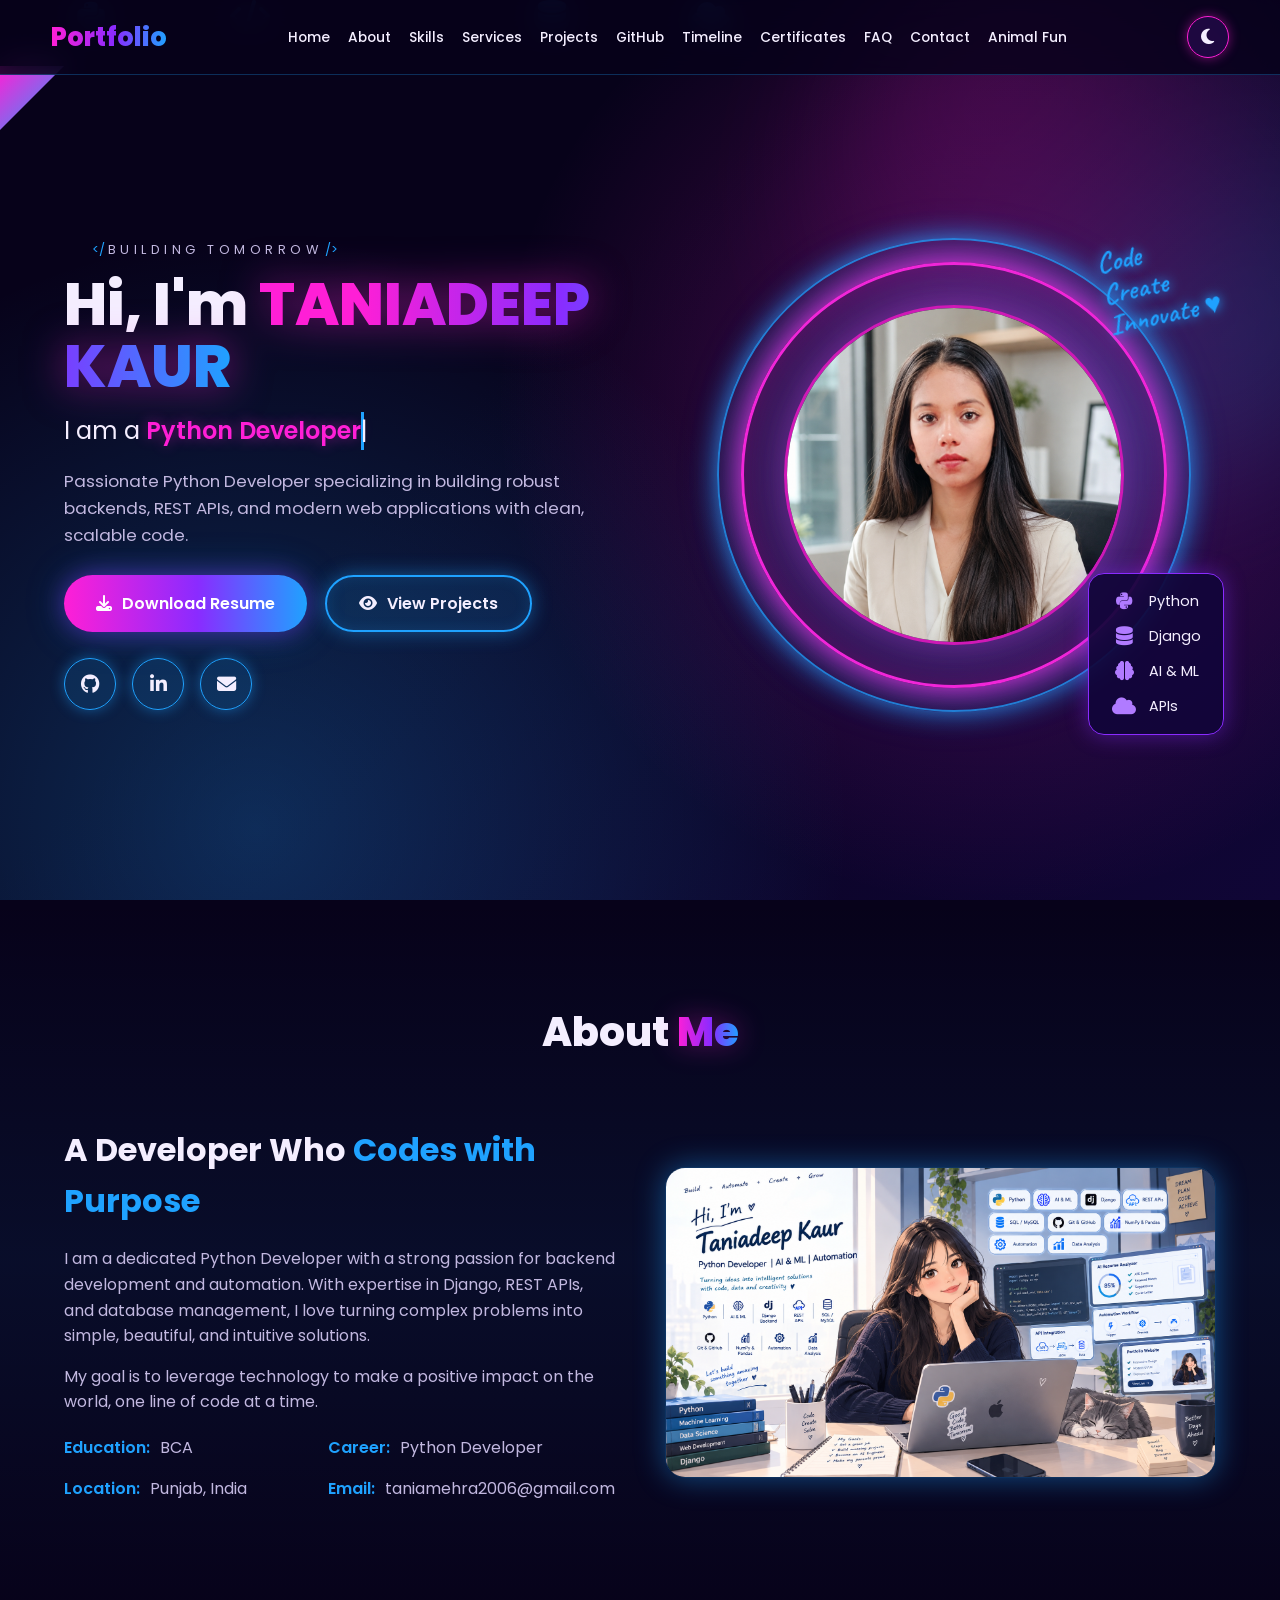
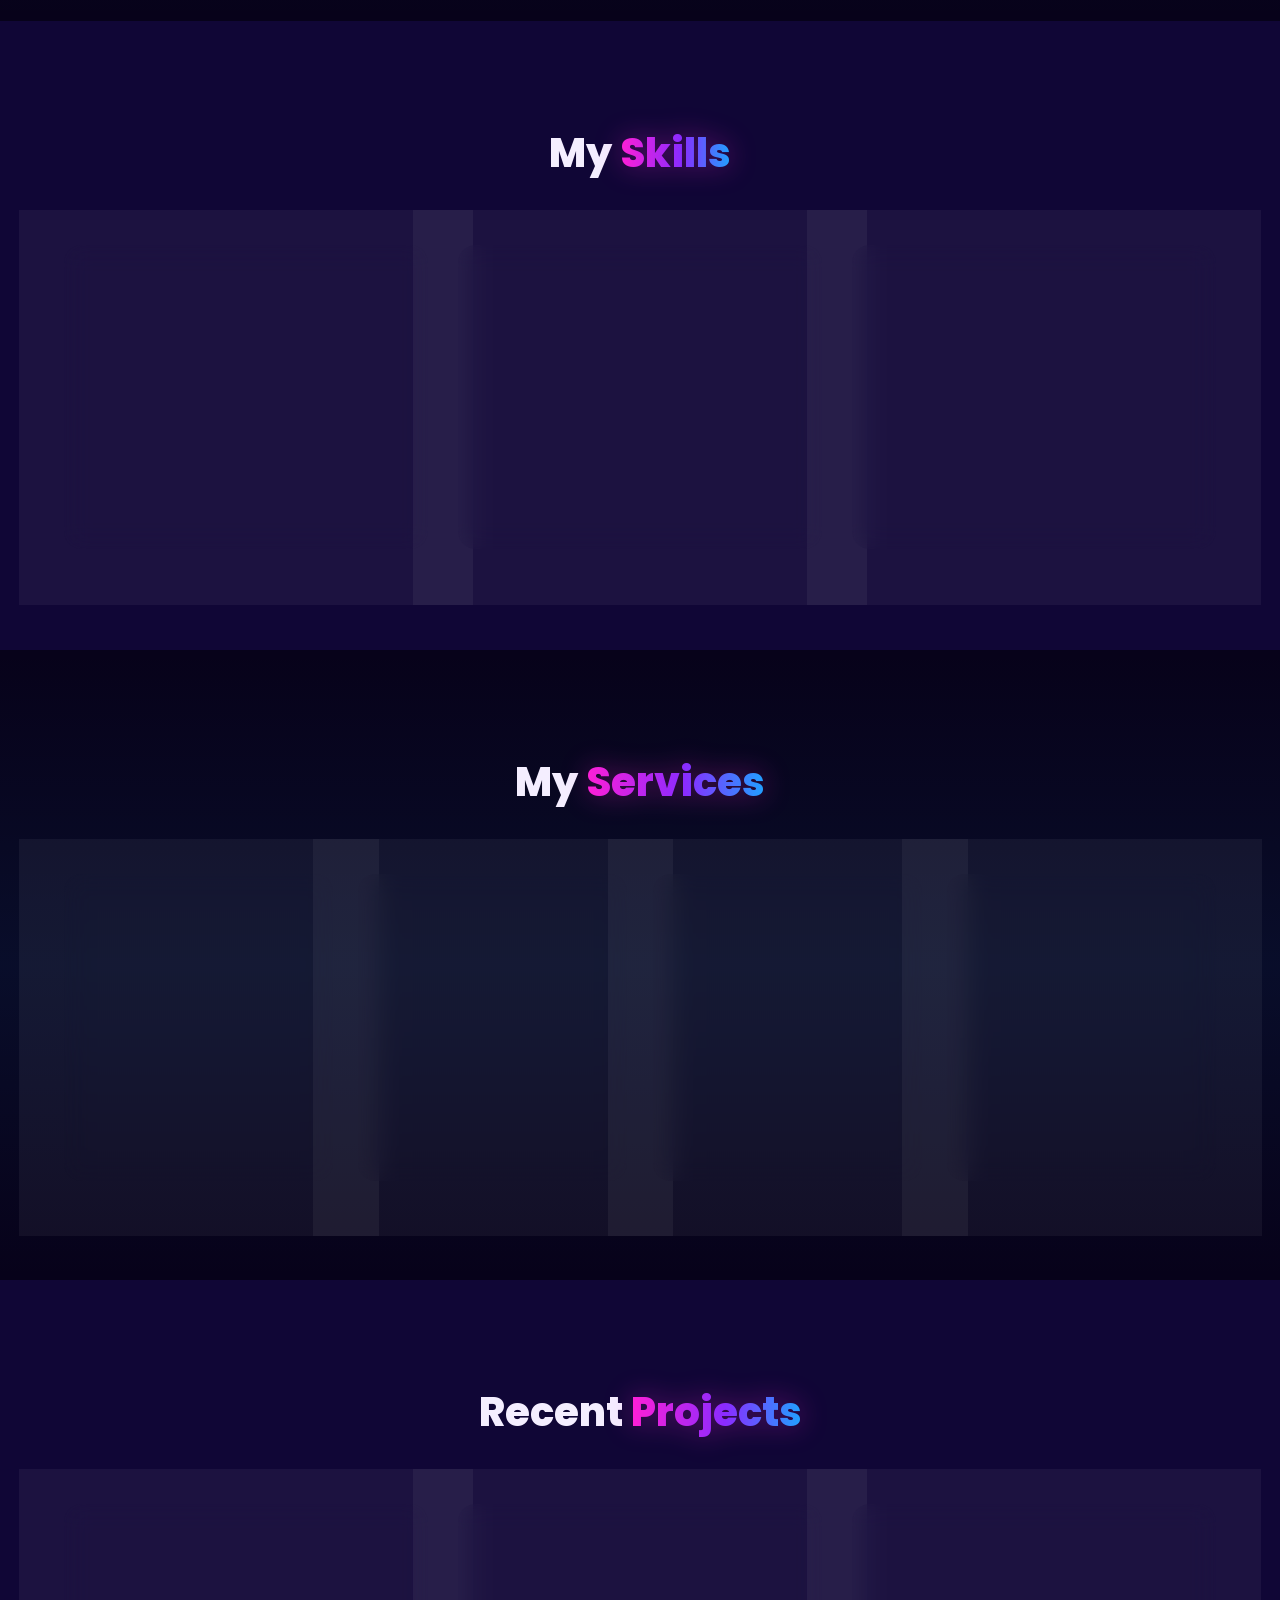
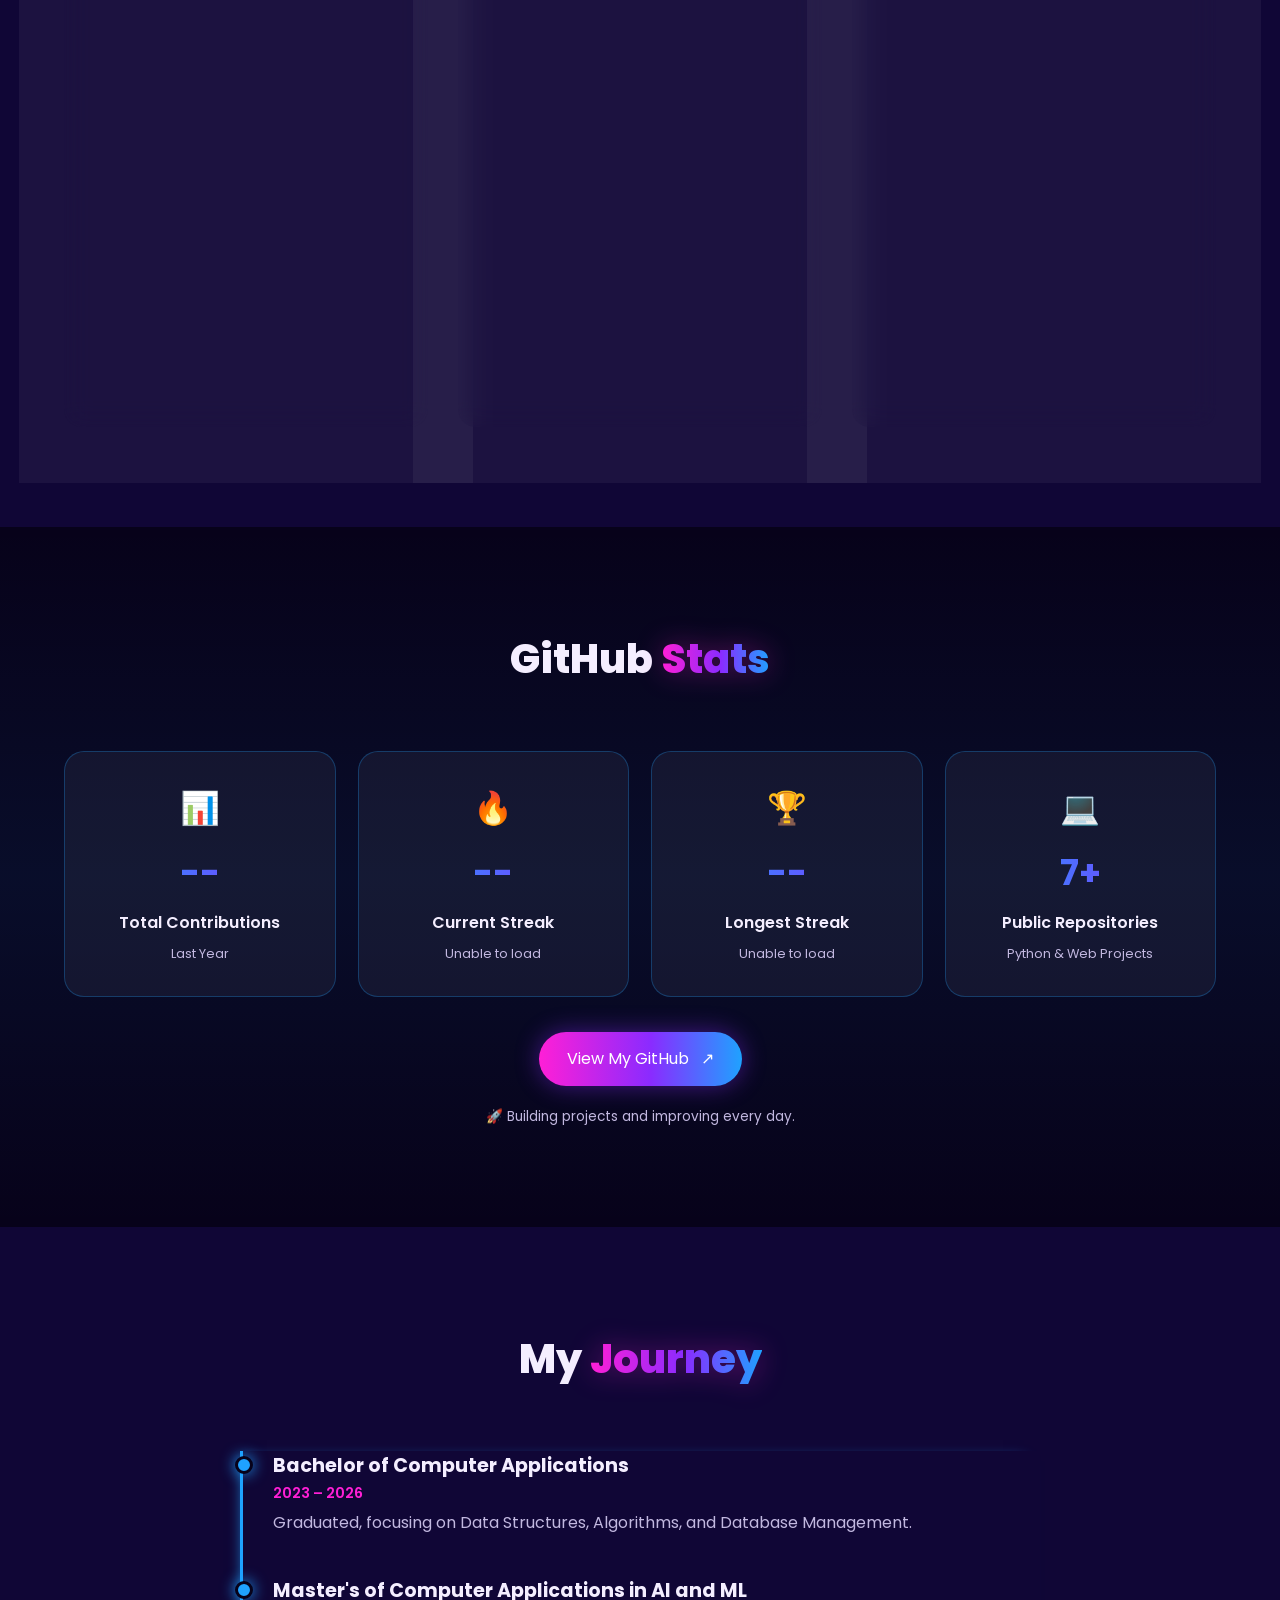
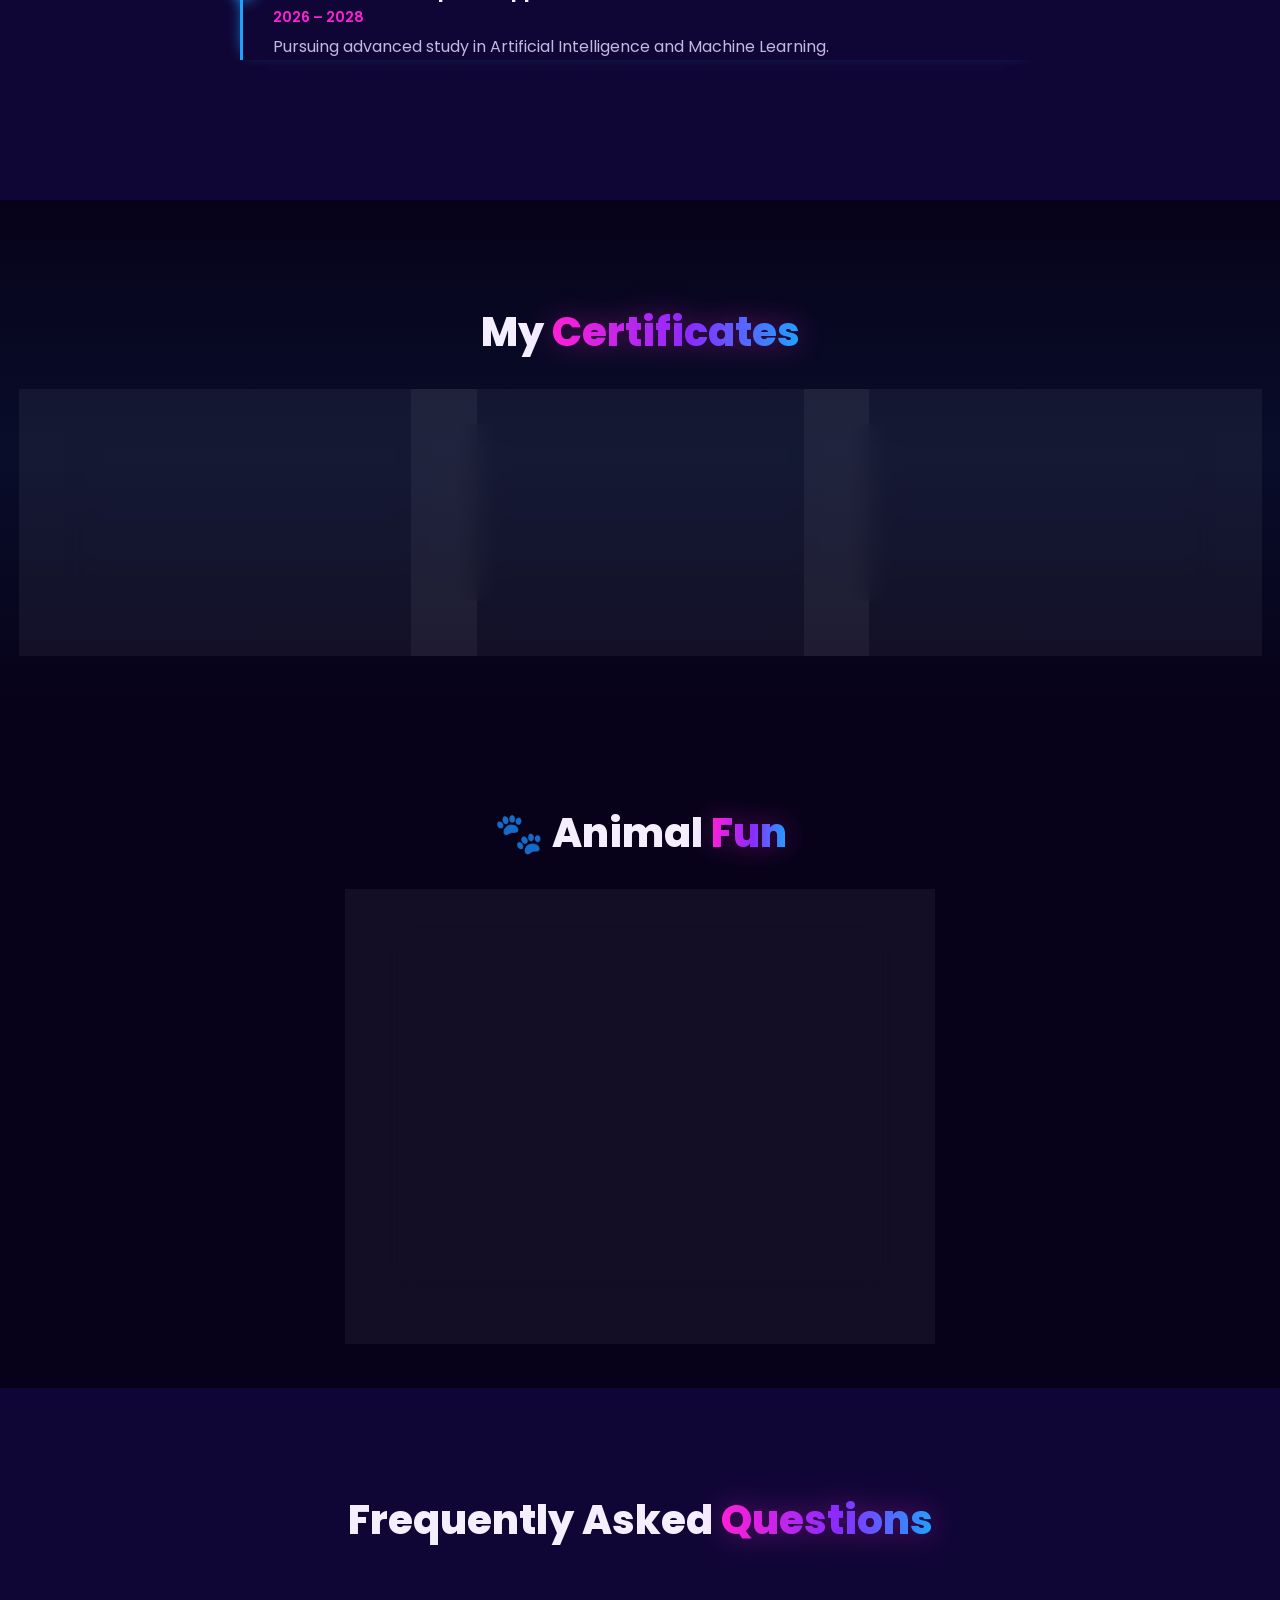
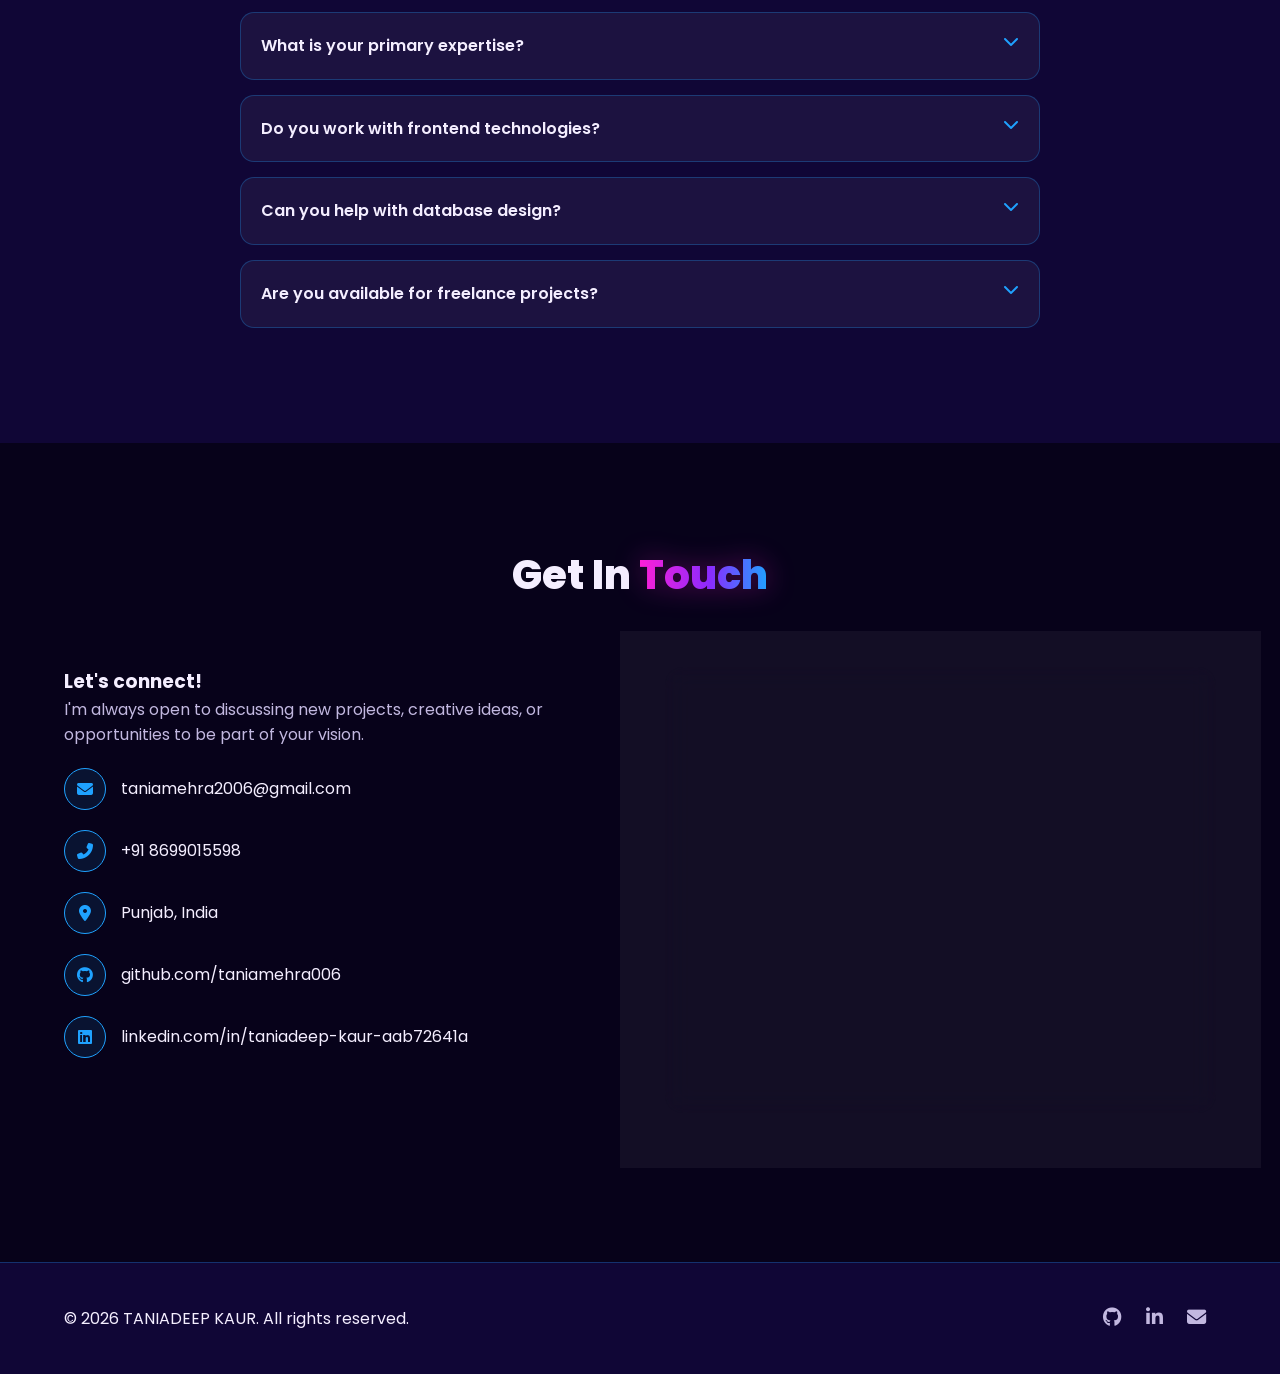
==== commit e9660ecd: "update code" ====
--- a/index.html
+++ b/index.html
@@ -31,7 +31,6 @@
             <li><a href="#github" onclick="closeMenu()">GitHub</a></li>
             <li><a href="#timeline" onclick="closeMenu()">Timeline</a></li>
             <li><a href="#certificates" onclick="closeMenu()">Certificates</a></li>
-            <li><a href="#testimonials" onclick="closeMenu()">Testimonials</a></li>
             <li><a href="#faq" onclick="closeMenu()">FAQ</a></li>
             <li><a href="#contact" onclick="closeMenu()">Contact</a></li>
             <li><a href="#animals" onclick="closeMenu()">Animal Fun</a></li>
--- a/CSS/style.css
+++ b/CSS/style.css
@@ -2,6 +2,7 @@
    NEON CYBERPUNK THEME  -  drop-in replacement for style.css
    Same class names as before, so your index.html and
    script.js keep working. Colors: pink + purple + blue.
+   (Hero section fixed: circular photo, no overlaps)
    ========================================================= */
 @import url('https://fonts.googleapis.com/css2?family=Poppins:wght@400;500;600;700;800&family=Caveat:wght@600&display=swap');
 
@@ -184,6 +185,7 @@
     display: flex;
     justify-content: space-between;
     align-items: center;
+    gap: 32px;                         /* FIX: space between logo, links, toggle */
 }
 
 .nav-logo {
@@ -193,6 +195,8 @@
     -webkit-background-clip: text;
     -webkit-text-fill-color: transparent;
     background-clip: text;
+    flex-shrink: 0;                    /* FIX: logo never gets squeezed */
+    white-space: nowrap;
 }
 
 .nav-links { display: flex; gap: 24px; }
@@ -202,6 +206,7 @@
     color: var(--text-primary);
     transition: color 0.3s ease;
     position: relative;
+    white-space: nowrap;               /* FIX: links never wrap onto 2 lines */
 }
 .nav-links a::after {
     content: '';
@@ -217,7 +222,7 @@
 .nav-links a:hover::after,
 .nav-links a.active::after { width: 100%; }
 
-.nav-actions { display: flex; align-items: center; gap: 15px; }
+.nav-actions { display: flex; align-items: center; gap: 15px; flex-shrink: 0; }
 .theme-toggle {
     background: rgba(138, 43, 255, 0.15);
     border: 1px solid var(--accent-3);
@@ -251,7 +256,8 @@
     min-height: 100vh;
     display: flex;
     align-items: center;
-    padding-top: 80px;
+    padding-top: 90px;
+    padding-bottom: 40px;              /* FIX: breathing room so social icons aren't cut off */
     position: relative;
     overflow: hidden;
     background:
@@ -264,11 +270,12 @@
     content: "";
     position: absolute;
     top: 66px; left: 0;
-    width: 100px; height: 100px;
+    width: 64px; height: 64px;         /* FIX: smaller, so it no longer covers the tagline */
     background: linear-gradient(135deg, var(--accent-3), var(--accent-1));
     clip-path: polygon(0 0, 100% 0, 0 100%);
     filter: drop-shadow(0 0 14px var(--accent-1));
     pointer-events: none;
+    z-index: 0;                        /* FIX: sits behind the text */
 }
 
 .hero-blob {
@@ -301,16 +308,19 @@
 
 /* optional tagline: <p class="hero-tagline">BUILDING TOMORROW</p> */
 .hero-tagline {
+    position: relative;                /* FIX: lets z-index work */
+    z-index: 2;                        /* FIX: text always above the triangle */
     color: var(--text-secondary);
     letter-spacing: 0.35em;
     font-size: 0.8rem;
     margin-bottom: 14px;
+    padding-left: 28px;                /* FIX: moves "</" clear of the corner triangle */
 }
 .hero-tagline::before { content: "</ "; color: var(--accent-1); letter-spacing: 0; }
 .hero-tagline::after  { content: " />"; color: var(--accent-1); letter-spacing: 0; }
 
 .hero-content h1 {
-    font-size: 3.8rem;
+    font-size: clamp(2.4rem, 4.6vw, 3.8rem);   /* FIX: scales with screen, fits above the fold */
     line-height: 1.05;
     font-weight: 800;
     margin-bottom: 14px;
@@ -326,7 +336,7 @@
 .hero-typing {
     font-size: 1.5rem;
     color: var(--text-primary);
-    margin-bottom: 20px;
+    margin-bottom: 16px;
     min-height: 40px;
 }
 .hero-typing .typed-text {
@@ -343,13 +353,13 @@
 @keyframes blink { 50% { opacity: 0; } }
 
 .hero-desc {
-    font-size: 1.1rem;
+    font-size: 1.05rem;
     color: var(--text-secondary);
     max-width: 520px;
-    margin-bottom: 30px;
-}
-
-.hero-buttons { display: flex; gap: 18px; flex-wrap: wrap; margin-bottom: 30px; }
+    margin-bottom: 26px;
+}
+
+.hero-buttons { display: flex; gap: 18px; flex-wrap: wrap; margin-bottom: 26px; }
 
 .hero-socials { display: flex; gap: 16px; }
 .hero-socials a {
@@ -375,13 +385,13 @@
     align-items: center;
     position: relative;
     z-index: 1;
-    min-height: 480px;
+    min-height: 520px;
 }
 /* glowing pink ring + blue outer ring behind the photo (no HTML change needed) */
 .hero-image-wrapper::before {
     content: "";
     position: absolute;
-    width: min(460px, 95%);
+    width: min(420px, 90%);            /* FIX: ring now has a clear gap around the photo */
     aspect-ratio: 1;
     border-radius: 50%;
     border: 3px solid var(--accent-3);
@@ -393,7 +403,7 @@
 .hero-image-wrapper::after {
     content: "";
     position: absolute;
-    width: min(500px, 100%);
+    width: min(470px, 100%);
     aspect-ratio: 1;
     border-radius: 50%;
     border: 2px solid var(--accent-1);
@@ -405,12 +415,15 @@
     50% { box-shadow: 0 0 52px var(--accent-3), inset 0 0 56px rgba(255, 31, 214, 0.45), 0 0 60px var(--blue-glow); }
 }
 
+/* FIX: photo is now a circle that sits INSIDE the rings */
 .hero-image-wrapper .hero-img {
-    width: 320px;
-    height: 420px;
+    width: min(340px, 72%);
+    aspect-ratio: 1;
+    height: auto;
     object-fit: cover;
-    border-radius: 28px;
-    border: 2px solid rgba(255, 31, 214, 0.7);
+    object-position: center top;       /* keeps the face in frame */
+    border-radius: 50%;
+    border: 3px solid rgba(255, 31, 214, 0.8);
     background: var(--bg-secondary);
     box-shadow: 0 0 40px rgba(255, 31, 214, 0.4), 0 0 90px rgba(31, 162, 255, 0.45);
     display: block;
@@ -419,28 +432,30 @@
 /* optional extras: <span class="hero-script">Code<br>Create<br>Innovate ♥</span> */
 .hero-script {
     position: absolute;
-    top: 0; right: 4%;
-    font: 600 2rem/1.1 'Caveat', cursive;
+    top: 4%; right: 0;                 /* FIX: sits in the free corner, outside the circular photo */
+    z-index: 3;
+    font: 600 1.8rem/1.1 'Caveat', cursive;
     color: var(--accent-1);
     transform: rotate(-12deg);
     text-shadow: 0 0 12px var(--accent-1);
+    pointer-events: none;
 }
 /* optional skills panel: <ul class="hero-skills"><li><i class="fa-brands fa-python"></i> Python</li>...</ul> */
 .hero-skills {
     position: absolute;
-    right: 0; bottom: 10px;
-    padding: 18px 24px;
-    border-radius: 16px 0 0 16px;
+    right: -8px; bottom: 0;            /* FIX: pushed to the corner, off the photo */
+    z-index: 3;
+    padding: 16px 22px;
+    border-radius: 16px;               /* FIX: full rounded card instead of half-cut */
     border: 1px solid var(--accent-2);
-    border-right: 0;
-    background: rgba(18, 6, 58, 0.88);
+    background: rgba(18, 6, 58, 0.92);
     color: #f4eeff;
     display: grid;
-    gap: 14px;
+    gap: 12px;
     box-shadow: 0 0 22px var(--accent-glow);
 }
-.hero-skills li { display: flex; align-items: center; gap: 12px; font-size: 0.92rem; }
-.hero-skills i { font-size: 1.3rem; color: #b07bff; width: 26px; text-align: center; }
+.hero-skills li { display: flex; align-items: center; gap: 12px; font-size: 0.9rem; }
+.hero-skills i { font-size: 1.2rem; color: #b07bff; width: 26px; text-align: center; }
 
 .floating-icons {
     position: absolute;
@@ -815,13 +830,14 @@
 /* =========================================
    17. RESPONSIVE DESIGN
    ========================================= */
-@media (max-width: 1250px) {
-    .nav-links { gap: 16px; }
-    .nav-links a { font-size: 0.85rem; }
+@media (max-width: 1400px) {
+    .nav-links { gap: 18px; }
+    .nav-links a { font-size: 0.86rem; }
+    nav { gap: 20px; }
 }
 
 /* the navbar has many links, so switch to the slide-in menu earlier */
-@media (max-width: 1100px) {
+@media (max-width: 1180px) {
     .nav-links {
         position: fixed;
         top: 0; right: -100%;
@@ -843,11 +859,14 @@
 
 @media (max-width: 992px) {
     .hero-grid { grid-template-columns: 1fr; text-align: center; }
+    .hero-tagline { padding-left: 0; }
     .hero-desc { margin: 0 auto 30px; }
     .hero-buttons, .hero-socials { justify-content: center; }
     .hero-image-wrapper { margin-top: 20px; }
-    .hero-image-wrapper .hero-img { width: 100%; max-width: 320px; height: 400px; margin: 0 auto; }
-    .hero-skills { position: relative; margin-top: 16px; }
+    .hero-image-wrapper .hero-img { width: min(300px, 70%); height: auto; margin: 0 auto; }
+    .hero-skills { position: relative; right: auto; bottom: auto; margin-top: 16px; }
+    .hero-image-wrapper { flex-direction: column; }
+    .hero-script { right: 6%; }
     .about-grid { grid-template-columns: 1fr; }
     .contact-grid { grid-template-columns: 1fr; }
 }
@@ -857,6 +876,7 @@
     .section-title { font-size: 2rem; }
     .hero-blob { width: 350px; height: 350px; }
     .hero-image-wrapper { min-height: 420px; }
+    .hero-script { font-size: 1.4rem; }
 }
 
 @media (prefers-reduced-motion: reduce) {
